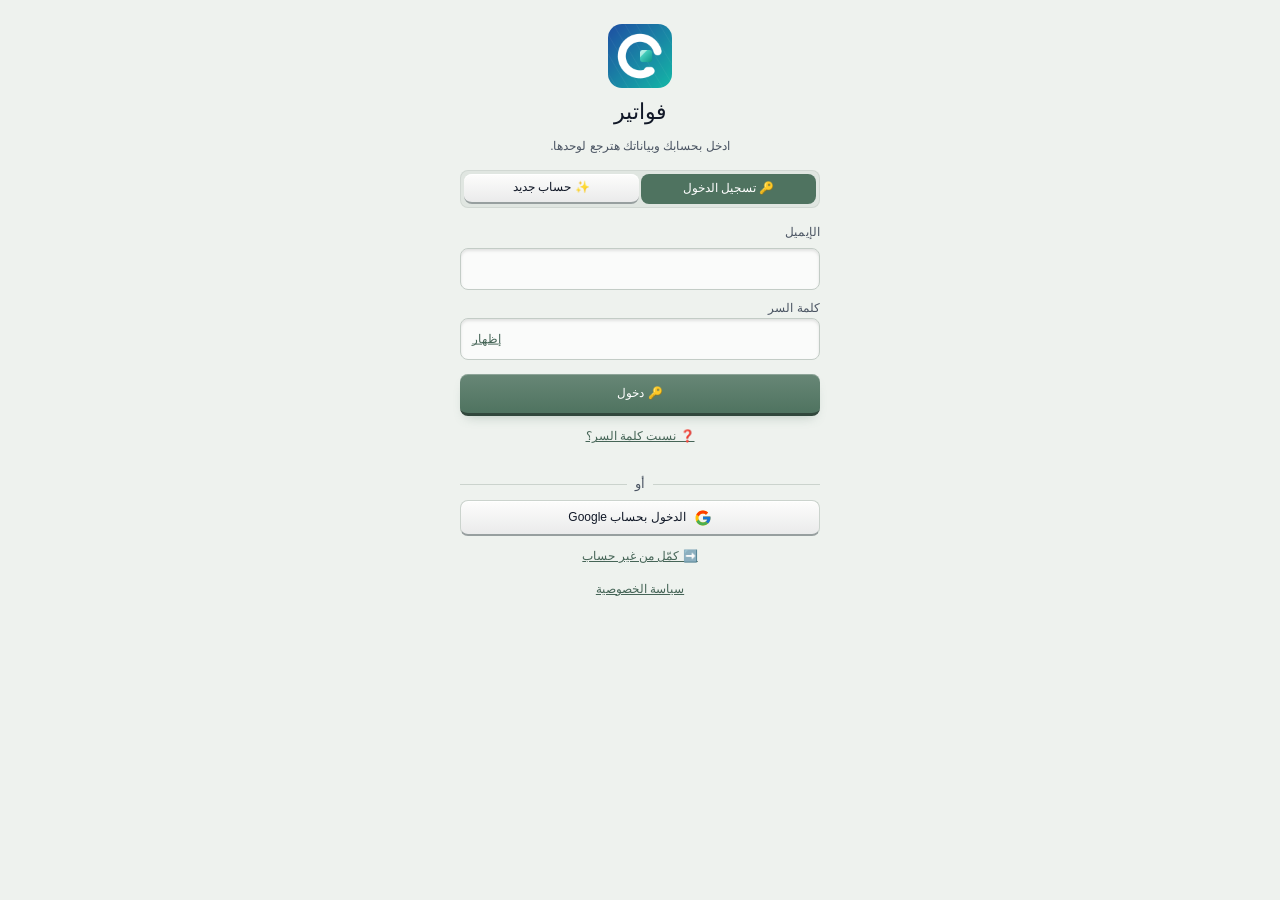
==== index.html @ 322c3d83 "v417: لوجوهات طرق الدفع الحقيقية في المورد والكشف وتقارير تيليجرام Co-Authored-By: Claude Opus 5.5 <" ====
<!DOCTYPE html>
<html lang="ar" dir="rtl" data-theme="light" data-pal="sage">
<head>
<meta charset="utf-8">
<meta http-equiv="Content-Security-Policy" content="default-src 'self'; script-src 'self' 'unsafe-inline' https://www.gstatic.com https://apis.google.com; style-src 'self' 'unsafe-inline'; img-src 'self' data: blob: https:; font-src 'self' data:; connect-src 'self' data: blob: https://api.telegram.org https://*.googleapis.com https://*.firebaseio.com https://www.gstatic.com https://apis.google.com; frame-src https://ezat-101.firebaseapp.com https://accounts.google.com https://apis.google.com; worker-src 'self' blob:; manifest-src 'self'; object-src 'none'; base-uri 'self'; form-action 'self'">
<meta name="referrer" content="strict-origin-when-cross-origin">
<script>try{if(localStorage.getItem('lkOn')==='1'&&localStorage.getItem('lkOpen')!=='0')document.documentElement.classList.add('locked')}catch(e){}try{var z=localStorage.getItem('fz');if(z==='x'||z==='s'||z==='l'||z==='xl')document.documentElement.classList.add('fz-'+z)}catch(e){}</script>
<meta name="viewport" content="width=device-width, initial-scale=1, viewport-fit=cover">
<script>
/* شبكة أمان: لو البرنامج وقع وهو بيفتح، تظهر رسالة فيها زرار ينزّل نسخة من البيانات (مستقلة عن باقي الكود) */
(function(){var shown=false,KS=['items','customers','invoices','cats','quotes','expenses','suppliers','purchases','stock'];window.__bootOK=false;
function exportAll(){var out={app:'ElTabakha',v:1,at:Date.now(),emergency:1};
  try{KS.forEach(function(k){var v=localStorage.getItem(k);if(v)try{out[k]=JSON.parse(v)}catch(e){}})}catch(e){}
  var fin=function(){if(!out.customers)out.customers=[];if(!out.invoices)out.invoices=[];var d=new Date(),a=document.createElement('a');
    a.href=URL.createObjectURL(new Blob([JSON.stringify(out)],{type:'application/json'}));a.download='نسخة-طوارئ-'+d.getFullYear()+'-'+(d.getMonth()+1)+'-'+d.getDate()+'.json';document.body.appendChild(a);a.click();a.remove()};
  try{var q=indexedDB.open('tabakha-data');q.onupgradeneeded=function(){if(!q.result.objectStoreNames.contains('kv'))q.result.createObjectStore('kv')};
    q.onerror=fin;q.onsuccess=function(){var db=q.result;if(!db.objectStoreNames.contains('kv')){fin();return}var st=db.transaction('kv','readonly').objectStore('kv'),n=KS.length;
      KS.forEach(function(k){var r=st.get(k);r.onsuccess=function(){if(Array.isArray(r.result))out[k]=r.result;if(--n===0)fin()};r.onerror=function(){if(--n===0)fin()}})}}catch(e){fin()}}
function show(why){if(shown||window.__bootOK)return;shown=true;var go=function(){var d=document.createElement('div'),B='display:block;width:260px;margin:4px auto;padding:11px;border-radius:10px;font:600 15px Tahoma,Arial,sans-serif;cursor:pointer;border:0';
  d.setAttribute('style','position:fixed;inset:0;z-index:2147483647;background:#0f172a;color:#fff;display:flex;flex-direction:column;align-items:center;justify-content:center;gap:8px;padding:24px;font-family:Tahoma,Arial,sans-serif;text-align:center;direction:rtl');
  d.innerHTML='<div style="font-size:42px">⚠️</div><b style="font-size:18px">البرنامج مش قادر يفتح دلوقتي</b><div style="font-size:14px;opacity:.85;max-width:420px;line-height:1.8">بياناتك لسه محفوظة على الجهاز. نزّل نسخة منها الأول، وبعدين جرّب تفتح تاني. لو المشكلة فضلت، صوّر الشاشة دي وابعتها.</div>'+
    '<button id="__beDl" style="'+B+';background:#16a34a;color:#fff">📥 نزّل نسخة من بياناتك</button><button id="__beRe" style="'+B+';background:#334155;color:#fff">🔄 حاول تاني</button><button id="__beGo" style="'+B+';background:none;color:#94a3b8;text-decoration:underline">➡️ كمّل على أي حال</button>'+
    '<div style="font-size:11px;opacity:.55;direction:ltr;max-width:90vw;word-break:break-all;margin-top:6px">'+String(why).replace(/</g,'&lt;').slice(0,300)+'</div>';
  document.body.appendChild(d);document.getElementById('__beDl').onclick=exportAll;document.getElementById('__beRe').onclick=function(){location.reload()};document.getElementById('__beGo').onclick=function(){d.remove()}};
  if(document.body)go();else addEventListener('DOMContentLoaded',go)}
window.__bootFail=show;window.__exportAll=exportAll;
addEventListener('error',function(e){var f=(e&&e.filename)||'',base=location.href.split('#')[0].split('?')[0];if(e&&e.message==='Script error.')return;if(f&&f.indexOf(base)!==0&&f.indexOf(location.origin+'/')!==0)return;show((e&&e.message)+' @'+(e&&e.lineno))});
setTimeout(function(){if(!window.__bootOK)show('timeout')},15000)})();
</script>
<title>ElTabakha Glass</title>
<link rel="manifest" href="manifest.webmanifest">
<meta name="theme-color" content="#1f2328">
<script>try{if(/iP(hone|ad|od)/.test(navigator.userAgent)||(navigator.platform==='MacIntel'&&navigator.maxTouchPoints>1)){const v=document.querySelector('meta[name="viewport"]');v.content+=', maximum-scale=1'}}catch(e){}try{if(localStorage.getItem('theme')==='dark'){document.documentElement.setAttribute('data-theme','dark');}}catch(e){}try{if(localStorage.getItem('biz')==='gen')document.documentElement.classList.add('biz-gen')}catch(e){}try{var _p=localStorage.getItem('pal');/* v154: الشكل الأساسي بقى أبيض وأسود. مرة واحدة، واللي اختار لون تاني بيفضل عليه */if(!localStorage.getItem('palV')){localStorage.setItem('palV','1');if(!_p||_p==='teal'){_p='mono';localStorage.setItem('pal','mono')}}if(localStorage.getItem('palV')!=='2'){localStorage.setItem('palV','2');if(!_p||_p==='mono'){_p='sage';localStorage.setItem('pal','sage')}}if(_p)document.documentElement.setAttribute('data-pal',_p);var _a=localStorage.getItem('anim');if(_a==='0'||(_a===null&&navigator.deviceMemory&&navigator.deviceMemory<=2))document.documentElement.classList.add('noanim')}catch(e){}</script>
<meta name="color-scheme" content="light">
<meta name="mobile-web-app-capable" content="yes">
<meta name="apple-mobile-web-app-capable" content="yes">
<meta name="apple-mobile-web-app-title" content="الطباخه">
<meta name="apple-mobile-web-app-status-bar-style" content="black-translucent">
<link rel="apple-touch-icon" href="icon-192.png">
<link rel="icon" href="icon-192.png">
<link rel="apple-touch-startup-image" href="splash/se.png" media="(device-width: 375px) and (device-height: 667px) and (-webkit-device-pixel-ratio: 2)">
<link rel="apple-touch-startup-image" href="splash/xr11.png" media="(device-width: 414px) and (device-height: 896px) and (-webkit-device-pixel-ratio: 2)">
<link rel="apple-touch-startup-image" href="splash/x11pro.png" media="(device-width: 375px) and (device-height: 812px) and (-webkit-device-pixel-ratio: 3)">
<link rel="apple-touch-startup-image" href="splash/12_13_14.png" media="(device-width: 390px) and (device-height: 844px) and (-webkit-device-pixel-ratio: 3)">
<link rel="apple-touch-startup-image" href="splash/14_15pro.png" media="(device-width: 393px) and (device-height: 852px) and (-webkit-device-pixel-ratio: 3)">
<link rel="apple-touch-startup-image" href="splash/12_13_14promax.png" media="(device-width: 428px) and (device-height: 926px) and (-webkit-device-pixel-ratio: 3)">
<link rel="apple-touch-startup-image" href="splash/14_15promax.png" media="(device-width: 430px) and (device-height: 932px) and (-webkit-device-pixel-ratio: 3)">
<link rel="stylesheet" href="css/style.css?v=417">



</head>
<body>
<div class="app-header">
  <div class="hdr-logo"><img id="hdrLogo" alt="" class="hide"></div>
  <span class="hdr-ver" id="hdrVer"></span>
  <div class="hdr-end"><button type="button" id="hdrCu" class="hdr-btn" data-t="cu" aria-label="العملاء" title="العملاء">👥</button><button type="button" id="hdrCl" class="hdr-btn" data-t="cl" aria-label="CutList" title="CutList"><svg viewBox="0 0 24 24" width="1em" height="1em" fill="currentColor" style="display:block;margin:0 auto" aria-hidden="true"><rect x="3" y="3" width="8" height="7" rx="1.2"/><rect x="13" y="3" width="8" height="11" rx="1.2"/><rect x="3" y="12" width="8" height="9" rx="1.2"/><rect x="13" y="16" width="8" height="5" rx="1.2"/></svg></button><button type="button" id="nfBell" class="hdr-btn" aria-label="التنبيهات">🔔<span id="nfCnt" class="nf-cnt hide"></span></button><button type="button" id="tfBtn" class="hdr-btn" aria-label="بيانات التحويل" title="بيانات التحويل">💳</button><button type="button" id="calcFab" class="hdr-btn" aria-label="حاسبة">🧮</button><button type="button" id="cloudSt" class="hdr-cloud" aria-label="حالة الحفظ على السحابة"><span class="cs-i">☁️</span><span class="cs-d"></span></button><script>(function(){try{var b=document.getElementById('cloudSt'),on=localStorage.getItem('fbOn')==='1'||localStorage.getItem('fbCfg'),l=localStorage.getItem('cloudLast');var s=!on?'off':(l==='ok'&&navigator.onLine!==false)?'ok':'busy';b.className='hdr-cloud '+s;b.dataset.s=s}catch(e){}})()</script><button id="wkOut" class="hdr-set" aria-label="خروج من وضع العامل" style="font-size:13px;width:auto;padding:0 10px">🔓 مالك</button><button id="hdrSet" class="hdr-set" data-t="st" aria-label="إعدادات">⚙️</button></div>
</div>
<div id="busy" class="busy hide" role="status"></div>
<div id="dsBar" class="dsbar hide"></div>
<div id="welc" class="auth hide"><div class="auth-in">
  <img src="icon-192.png" alt="" class="auth-ic"><b class="auth-t">فواتير</b>
  <div class="mute auth-sub" id="auSub"></div>
  <div class="seg s" id="auTab"><button type="button" data-m="in" class="on">🔑 تسجيل الدخول</button><button type="button" data-m="new">✨ حساب جديد</button></div>
  <form id="auForm" novalidate>
    <div id="auShopB" class="hide"><label for="auShop">اسم المحل</label><input id="auShop" autocomplete="organization">
      <label for="auBiz">طريقة البيع</label><select id="auBiz"><option value="gen">بالعدد (أي محل)</option><option value="cut">بالمقاس (زجاج، رخام، ألوميتال)</option></select></div>
    <label for="auMail">الإيميل</label><input id="auMail" type="email" inputmode="email" autocomplete="email" dir="ltr">
    <div id="auPassB"><label for="auPass">كلمة السر</label><div class="auth-pw"><input id="auPass" type="password" autocomplete="current-password" dir="ltr"><button type="button" class="lnk" id="auEye">إظهار</button></div><small class="mute" id="auPwHint"></small></div>
    <button class="main" id="auGo" type="submit">🔑 دخول</button>
  </form>
  <button type="button" class="lnk" id="auForgot">❓ نسيت كلمة السر؟</button>
  <div class="info" id="welcMsg" aria-live="polite"></div>
  <div id="auAlt"><div class="auth-or"><span>أو</span></div><button type="button" class="alt" id="welcG" style="width:100%;display:flex;align-items:center;justify-content:center;gap:8px"><svg width="18" height="18" viewBox="0 0 48 48" aria-hidden="true" style="flex:none"><path fill="#FFC107" d="M43.611,20.083H42V20H24v8h11.303c-1.649,4.657-6.08,8-11.303,8c-6.627,0-12-5.373-12-12c0-6.627,5.373-12,12-12c3.059,0,5.842,1.154,7.961,3.039l5.657-5.657C34.046,6.053,29.268,4,24,4C12.955,4,4,12.955,4,24c0,11.045,8.955,20,20,20c11.045,0,20-8.955,20-20C44,22.659,43.862,21.35,43.611,20.083z"/><path fill="#FF3D00" d="M6.306,14.691l6.571,4.819C14.655,15.108,18.961,12,24,12c3.059,0,5.842,1.154,7.961,3.039l5.657-5.657C34.046,6.053,29.268,4,24,4C16.318,4,9.656,8.337,6.306,14.691z"/><path fill="#4CAF50" d="M24,44c5.166,0,9.86-1.977,13.409-5.192l-6.19-5.238C29.211,35.091,26.715,36,24,36c-5.202,0-9.619-3.317-11.283-7.946l-6.522,5.025C9.505,39.556,16.227,44,24,44z"/><path fill="#1976D2" d="M43.611,20.083H42V20H24v8h11.303c-0.792,2.237-2.231,4.166-4.087,5.571c0.001-0.001,0.002-0.001,0.003-0.002l6.19,5.238C36.971,39.205,44,34,44,24C44,22.659,43.862,21.35,43.611,20.083z"/></svg>الدخول بحساب Google</button></div>
  <button type="button" class="lnk" id="welcNew">➡️ كمّل من غير حساب</button>
  <a class="lnk" href="privacy.html" target="_blank" rel="noopener">سياسة الخصوصية</a>
</div></div>
<div id="nfOv" class="res-ov hide" style="z-index:68"><div class="card res-in" style="max-width:460px"><div class="ro" style="color:var(--ink)"><b>🔔 التنبيهات</b><button class="del" id="nfX" aria-label="إغلاق">×</button></div><div id="nfRows"></div>
  <div class="card hide" id="autoBan"></div>
  <div class="card hide" id="remBan"></div>
  <div class="card hide" id="ordBan" role="button" tabindex="0"></div>
  <div class="card hide" id="bkBanner" ><div class="ro" style="color:var(--ink)"><span>⚠ <span id="bkBTxt"></span></span><span style="display:flex;gap:6px"><button class="ab" id="bkNow">💾 احفظ نسخة</button><button class="lnk" id="bkLater">⏰ لاحقاً</button></span></div></div>
<p class="mute hide" id="nfNone">مفيش تنبيهات دلوقتي.</p></div></div>
<div id="shopOv" class="res-ov hide" style="z-index:85;padding-top:14vh"><div class="card res-in" style="max-width:360px">
  <b style="font-size:18px">اسم محلك إيه؟</b>
  <div class="mute" style="margin:6px 0 10px;line-height:1.8">هيظهر فوق الفاتورة وفي رسايل الواتساب، وتقدر تغيّره في أي وقت من الإعدادات.</div>
  <input id="shopAskIn" autocomplete="organization" aria-label="اسم المحل">
  <label for="shopAskBiz" style="margin-top:8px">طريقة البيع</label><select id="shopAskBiz"><option value="gen">بالعدد (أي محل)</option><option value="cut">بالمقاس (زجاج، رخام، ألوميتال)</option></select>
  <div class="btns"><button class="main" id="shopAskGo">✅ حفظ</button><button class="alt" id="shopAskNo">⏰ بعدين</button></div></div></div>
<div id="delOv" class="res-ov hide" style="z-index:92;padding-top:10vh"><div class="card res-in" style="max-width:380px">
  <b style="font-size:18px">حذف الحساب نهائيًا</b>
  <div class="mute" style="margin:6px 0 10px;line-height:1.8">هيتمسح حسابك وكل بياناته من السحابة ومن الجهاز ده: العملاء والفواتير والأصناف والمصروفات والنسخ الاحتياطية وبيانات المحل. الخطوة دي مفيهاش رجوع.</div>
  <button class="alt" id="delBk" style="width:100%">📥 نزّل نسخة من بياناتي الأول</button>
  <div id="delPwB" style="margin-top:8px"><label for="delPw">كلمة السر</label><input id="delPw" type="password" autocomplete="current-password" dir="ltr"></div>
  <label for="delCf" style="margin-top:8px">للتأكيد اكتب كلمة: حذف</label><input id="delCf" autocomplete="off">
  <div class="btns"><button class="alt b-red" id="delGo" disabled>🗑️ احذف حسابي</button><button class="alt" id="delNo">✖️ إلغاء</button></div>
  <div class="info" id="delMsg" aria-live="polite"></div></div></div>
<div id="acctOv" class="res-ov hide" style="z-index:90;padding-top:14vh"><div class="card res-in" style="max-width:360px;text-align:center">
  <b id="acctT" style="font-size:18px"></b>
  <div class="mute" id="acctM" style="margin:8px 0 14px;line-height:1.8"></div>
  <button class="main" id="acctAdd" style="width:100%">➕ أضيفها لحسابي</button>
  <button class="alt" id="acctSkip" style="width:100%;margin-top:10px">➡️ ادخل من غيرها</button>
  <button class="lnk" id="acctNo" style="margin-top:8px">✖️ إلغاء الدخول</button></div></div>

<div id="instOv" class="lock"><div style="font-size:42px">📱</div><b style="font-size:18px">البرنامج اتفتح في مكان تاني</b><div class="mute" style="max-width:320px;text-align:center;line-height:1.8">عشان البيانات متتلخبطش، البرنامج بيشتغل من مكان واحد بس على نفس الجهاز. كل اللي عملته هنا اتحفظ.</div><button class="main" id="instGo" style="width:240px">📱 استخدمه هنا</button></div>
<div id="lock" class="lock"><div style="font-size:42px">🔒</div><b style="font-size:18px">فواتير</b><div class="mute">اكتب الرقم السري</div>
  <input id="lkIn" type="password" inputmode="numeric" maxlength="6" autocomplete="off" style="max-width:200px;text-align:center;font-size:20px;letter-spacing:6px;height:44px">
  <div class="btns" style="width:200px"><button class="main" id="lkGo">🔓 فتح</button><button class="alt b-out hide" id="lkBioBtn">👆 بصمة</button></div><div class="info" id="lkErr" style="color:var(--danger)"></div><button class="lnk" id="lkForgot">❓ نسيت الرقم السري؟</button>
  <div id="lkRec" class="hide" style="width:270px;flex-direction:column;gap:6px;display:flex"><button class="alt" id="lkRecG">🔑 افتح بحساب Google المربوط</button><div id="lkRecP" class="ro" style="gap:6px"><input id="lkRecPw" type="password" autocomplete="current-password" placeholder="كلمة سر حسابك" style="flex:1;text-align:center"><button class="main" id="lkRecPwGo" style="flex:none">🔓 فتح</button></div><div id="lkRecC" class="ro" style="gap:6px"><input id="lkRecIn" inputmode="numeric" autocomplete="off" placeholder="كود الاسترجاع" style="flex:1;text-align:center;direction:ltr;letter-spacing:2px"><button class="main" id="lkRecGo" style="flex:none">🔓 فتح</button></div><div class="info" id="lkRecMsg" style="text-align:center"></div></div></div>
<div id="remL" class="res-ov hide" style="z-index:66"><div class="card res-in"><div class="ro" style="color:var(--ink)"><b>🔔 محتاجين تذكير</b><button class="del" id="remLX" aria-label="إغلاق">×</button></div>
  <div class="mute" style="margin:4px 0 6px">البرنامج بيجهز رسالة الواتساب وانت بتدوس إرسال. بعد التذكير العميل بيختفي من هنا لحد ما المدة تعدّي تاني.</div><div id="remLList"></div><button class="lnk" id="remLSet">⚙ مدة التنبيه من الإعدادات</button></div></div>
<div id="bulk" class="res-ov hide"><div class="card res-in"><div class="ro" style="color:var(--ink)"><b><i class="wai"></i> تذكير المديونين</b><button class="del" id="bulkX" aria-label="إغلاق">×</button></div><div class="mute" id="bulkInfo" style="margin:4px 0 6px"></div><div id="bulkList"></div></div></div>
<div id="rem" class="res-ov hide"><div class="card res-in"><div class="ro" style="color:var(--ink)"><b id="remT"><i class="wai"></i> تذكير بالدين</b><button class="del" id="remX" aria-label="إغلاق">×</button></div>
  <label style="margin-top:6px">نص الرسالة (عدّله قبل الإرسال لو حابب)</label><textarea id="remTxt" rows="5" style="direction:rtl;text-align:right;font-size:14px;width:100%"></textarea>
  <div class="btns"><a class="main b-green" id="remGo" target="_blank" rel="noopener" href="#">إرسال واتساب</a><button class="alt" id="remCopy">📋 نسخ النص</button></div>
  <button class="lnk" id="remTpl">⚙ غيّر الرسالة الثابتة من الإعدادات</button><div class="info" id="remMsg"></div></div></div>
<div id="res" class="res-ov hide"><div class="card res-in">
  <div class="ro" style="color:var(--ink)"><b id="resm"></b><button class="del" id="resx" aria-label="إغلاق">×</button></div>
    <div class="btns rbt"><button class="main b-green" id="ressh">📤 إرسال للعميل</button><a class="main b-green" id="reswa" target="_blank" rel="noopener" href="#"><i class="wai"></i> إرسال للعميل</a><button class="alt" id="resdl">🖼️ حفظ الصورة</button></div>
  <div class="btns rbt" id="pdfRow" style="margin-top:4px"><button class="alt b-out" id="respdf">📄 PDF</button><button class="alt" id="resprint">🖨 طباعة</button></div>
  <div class="btns rlk" style="margin-top:0"><button class="lnk hide" id="resundo" style="font-weight:700">↩ تراجع عن الحفظ</button><a class="lnk hide" id="restx" target="_blank" rel="noopener" href="#">📝 نص فقط</a><button class="lnk hide" id="resedit">✏️ تعديل</button><button class="lnk hide" id="resdup">🔁 تكرار</button><button class="lnk hide" id="rescut">📐 تقطيع</button><button class="lnk hide" id="resdel" style="color:var(--danger)">🗑️ حذف</button></div>
  <div id="resOrd" class="ordrow hide"><span class="mute">حالة الطلب</span><div class="seg s" id="resOrdSeg"><button type="button" data-os="p">⏳ تجهيز</button><button type="button" data-os="r">✅ جاهز</button><button type="button" data-os="d">📦 اتسلّم</button></div><a class="main b-green hide" id="resOrdWa" target="_blank" rel="noopener" href="#"><i class="wai"></i> بلّغ العميل إن طلبه جاهز</a></div>
  <div class="mute" id="reshint"></div>
  <details id="resTxtBox" class="hide" style="margin-top:6px"><summary class="mute" style="cursor:pointer"><i class="wai"></i> نص رسالة الواتساب</summary><textarea id="resTxt" rows="5" style="direction:rtl;text-align:right;font-size:14px;width:100%;margin-top:4px"></textarea><button class="lnk" id="resTpl">⚙ الصيغة الثابتة في الإعدادات</button></details>
  <img id="resimg" alt="الصورة">
</div></div>


<div id="pinOv" class="res-ov hide" style="z-index:95;padding-top:22vh"><div class="card res-in" style="max-width:320px;text-align:center"><b id="pinWhy">🔒 اكتب الرقم السري</b>
  <input id="pinIn" type="password" inputmode="numeric" maxlength="6" autocomplete="off" style="text-align:center;font-size:20px;letter-spacing:6px;height:44px;margin:8px 0">
  <button type="button" class="alt hide" id="pinBio" style="width:100%;margin-bottom:6px">👆 بالبصمة</button><div class="btns"><button class="main" id="pinOk">✅ تأكيد</button><button class="alt" id="pinNo">✖️ إلغاء</button></div><div class="info" id="pinErr" style="color:var(--danger)"></div></div></div>
<div id="qtOv" class="res-ov hide" style="z-index:65"><div class="card res-in">
  <div class="ro" style="color:var(--ink)"><b>📝 عروض الأسعار</b><button class="del" id="qtX" aria-label="إغلاق">×</button></div>
  <div class="mute" style="margin:4px 0 6px">عرض السعر مش بيتسجل على حساب العميل. لما يوافق اضغط (تحويل لفاتورة) واكتب المدفوع واحفظ.</div>
  <div id="qtList"></div></div></div>
<div id="tfOv" class="res-ov hide" style="z-index:66"><div class="card res-in">
  <div class="ro" style="color:var(--ink)"><b>💳 بيانات التحويل</b><button class="del" id="tfX" aria-label="إغلاق">×</button></div>
  <div class="mute" style="font-size:12px">رسالة لوحدها لأي حد بيسأل يحوّل إزاي. علّم الطرق اللي عايز تبعتها.</div>
  <div class="tfq"><input id="tfQ" type="search" placeholder="🔍 اختار عميل (اختياري)" autocomplete="off" aria-label="بحث عن عميل"></div><div id="tfSug"></div>
  <div id="tfList"></div>
  <div class="tfrow"><label class="tfao" title="المبلغ اللي عليه في الرسالة"><input type="checkbox" id="tfAmtOn"> 💰</label><input id="tfAmt" type="text" inputmode="decimal" placeholder="المبلغ (اختياري)" aria-label="المبلغ"><input id="tfPh" type="tel" inputmode="tel" placeholder="رقم الواتساب (اختياري)" aria-label="رقم الواتساب"></div>
  <textarea id="tfTxt" rows="6" aria-label="نص الرسالة"></textarea>
  <div class="tfbtn"><button type="button" class="main b-green" id="tfWa">إرسال واتساب</button><button type="button" class="alt" id="tfCp">📋 نسخ</button><button type="button" class="alt" id="tfSh">📤 مشاركة</button></div>
  <div class="info" id="tfMsg"></div>
</div></div>
<div id="clOv" class="res-ov hide" style="z-index:65"><div class="card res-in">
  <div class="ro" style="color:var(--ink)"><b>🗂 الإقفالات</b><button class="del" id="clX" aria-label="إغلاق">×</button></div>
  <div class="seg s" id="clTab" style="margin:4px 0 6px"><button data-k="d" class="on">يومي</button><button data-k="w">أسبوعي (جمعة ← خميس)</button><button data-k="m">شهري</button></div>
  <div id="clBody"></div>
</div></div>

<section id="t-dash" class="hide">
  <div class="stat-grid">
    <div class="stat-card" id="infoCard" role="button" tabindex="0"><div class="stat-label">تقرير · الشهر ›</div><div class="stat-value num" id="d_info">0</div></div>
    <div class="stat-card good" data-sc="paid" role="button" tabindex="0"><div class="stat-label" id="l_paid">المدفوع اليوم ›</div><div class="stat-value num" id="d_todayPaid">0</div></div>
    <div class="stat-card accent" data-sc="today" role="button" tabindex="0"><div class="stat-label" id="l_today">مبيعات اليوم ›</div><div class="stat-value num" id="d_today">0</div><div id="heroX" class="hx"></div></div>
    <div class="stat-card warn" id="dbCard" role="button" tabindex="0"><div class="stat-label">المديونيات ›</div><div class="stat-value num" id="d_debt">0</div></div>
  </div>
  <div id="hMain">
  <div class="card hide" id="topDebt"></div>
  <div class="card">
    <div class="ro" style="gap:6px;flex-wrap:nowrap"><input id="hq" aria-label="بحث في السجل" placeholder="ابحث: اسم · كود · مبلغ (700 · 600-800) · صنف · موقع" inputmode="search" style="flex:1;min-width:0"><button type="button" class="alt" id="qrScanBtn" aria-label="مسح QR" style="flex:none;min-height:0;height:38px;padding:0 12px" onclick="qrScan()">📷</button></div>
    <div class="mute hide" id="hBrk" style="font-weight:700;margin:2px 0"></div>
    <div class="ro"><span class="mute" id="hTot"></span></div>
  </div>
  <div id="hList"></div>
  </div>
  <div id="infoView" class="hide"><div class="card">
    <div class="ro" style="color:var(--ink);margin-bottom:4px"><button class="lnk" id="infoBack">→ رجوع للسجل</button><b>📊 تقرير</b></div>
  <div id="iPer">
  <div class="rper"><button data-k="d">النهارده</button><button data-k="ys">أمس</button><button data-k="w">7 أيام</button><button data-k="m">الشهر</button><button id="iMoreB" data-more="1">غيره ▾</button></div>
  <div class="ichips hide" id="iMore"><button data-k="d2">قبل أمس</button><button data-k="d3">قبل 3 أيام</button><button data-k="d4">قبل 4 أيام</button><button data-k="d5">قبل 5 أيام</button><button data-k="d6">قبل 6 أيام</button><button data-k="w3">آخر 3 أيام</button><button data-k="w30">آخر 30 يوم</button><button data-k="pm">الشهر اللي فات</button><button data-k="y">السنة</button><button data-k="c">📅 شهر معين</button><button data-k="g">📅 من ← إلى</button></div>
  </div>
  <div class="ro hide" id="iRgB" style="gap:6px;margin:0 0 6px"><input type="date" id="iRF" aria-label="من" style="flex:1;min-width:0;height:32px"><span class="mute">←</span><input type="date" id="iRT" aria-label="إلى" style="flex:1;min-width:0;height:32px"></div>
  <div class="ro hide" id="iMoB" style="margin:0 0 6px"><input type="month" id="iMonth" aria-label="اختيار شهر" style="flex:1;min-width:0;height:32px"></div>
  <div id="infoSum"></div>
  <div id="iRows"></div>
  <div id="iCmpL"></div>
    <div class="ro" style="justify-content:flex-start;gap:6px;flex-wrap:wrap;margin-top:8px"><button class="ab" id="iExp">📊 تصدير Excel</button><button class="ab hide" id="clBtn">🗂 الإقفالات</button><button class="ab hide" id="dayClose">🧾 إقفال</button><button class="ab hide" id="monRep">📊 تقرير</button></div>
  </div></div>
  <div id="dbView" class="hide">
    <div id="dbList0">
      <div class="card dbtop"><button type="button" class="alt" id="dbSb" aria-label="بحث باسم المديون">🔍</button><input id="dbq" placeholder="ابحث باسم المديون" style="flex:1"><button class="alt b-green hide" id="bulkRem" style="margin-inline-start:auto" aria-label="تذكير كل المديونين"><i class="wai"></i> تذكير الكل</button><b id="dbTot" class="hide"></b></div>
      <div id="dbList"></div>
    </div>
    <div id="dbDet" class="hide"></div>
  </div>
</section>

<section id="t-new">
  <div class="card hide" id="startCard"><div class="ro" style="color:var(--ink)"><b>🚀 ابدأ في 3 خطوات</b><button class="lnk" id="startX">إخفاء</button></div><div id="startRows"></div></div>
  <div class="card hide" id="editBar"><div class="ro" style="color:var(--ink)"><b id="editBarT"></b><button class="lnk" id="editCancel" style="color:var(--danger)">✖️ إلغاء التعديل</button></div></div>
  <div class="card">
    <div class="ro cu-ro" style="margin:0"><label style="margin:0">العميل</label><div class="info" id="cinfo"></div><button class="lnk hide" id="qtOpen" style="padding:1px 9px;font-size:calc(var(--fs) - 1px)"></button></div>
    <div id="limW" class="info hide" style="color:var(--danger);margin:0 0 4px" role="status"></div>
    <input id="cust" aria-label="اسم العميل" autocomplete="off" placeholder="اكتب اسم العميل">
    <div class="qs qs2" id="recentC" style="margin:6px 0 0"></div>
    <div class="qs qs2 hide" id="siteC" style="margin:6px 0 0"></div>
    <div id="phoneBox" class="hide" style="margin-top:6px"><label>واتساب (اختياري)</label><input id="phone" type="tel" inputmode="tel"></div>
    <button type="button" class="lnk hide" id="saveNewC">➕ احفظه كعميل</button>
    <button type="button" class="lnk hide" id="repLast">↻ كرر آخر فاتورة لنفس العميل</button>
  </div>
  <div id="rowsW"><div id="rowsHd" class="c5"><span>الصنف</span><span>عرض</span><span>طول</span><span>عدد</span><span>سعر</span><span class="hv" id="vTog" role="button" tabindex="0" aria-label="إخفاء عمود القيمة"><b class="hv-t">القيمة</b><i class="hv-a" aria-hidden="true">‹</i></span></div><div id="rows"></div></div>
  <div id="qwrap" class="hide"><div class="qs qs2" id="qs"></div><button class="alt b-acc" id="qadd" data-add="mq">➕ إضافة</button></div>
  <div class="addbar" id="addbar"><button class="alt b-acc" data-add="mq">➕ إضافة</button></div>
  <div class="card isum">
    <div id="r_sub" class="sub hide"><span><span id="subLbl">إجمالي الإذن</span><span class="num" id="tqw"></span></span><b class="num" id="sub">0</b></div>
    <div class="xg">
      <div id="r_nylon" class="hide"><label for="nylon">🚚 نولون</label><input id="nylon" type="text" inputmode="decimal" placeholder="0"></div>
      <div id="r_disc" class="hide"><label for="disc">🏷️ خصم</label><input id="disc" type="text" inputmode="decimal" placeholder="0"></div>
      <div id="r_ref" class="hide"><label for="refund">💸 رد كاش</label><input id="refund" type="text" inputmode="decimal" placeholder="0"></div>
    </div>
    <input id="discWhy" class="hide" placeholder="سبب الخصم (يظهر في الفاتورة)">
    <div class="pgrid">
      <div class="pcol" id="payR">
        <div class="pbar" id="payBar"><span id="pfFull"></span><span id="pfPre"></span><button type="button" class="alt" id="pfOther">✏️ أخرى</button><span class="mute num" id="pfInfo"></span></div>
        <div id="spBox" class="hide"><div id="spRows"></div><div id="spFull" class="hide"></div><div class="pbar" id="spChips"></div></div>
      </div>
      <div class="pcol" id="totL">
        <div id="r_prev" class="hide"><label for="prev">📒 سابق</label><input id="prev" type="text" inputmode="decimal" placeholder="0"></div>
        <div id="r_inv" class="hide"><label>+ الفاتورة</label><b class="num" id="invAmt">0</b></div>
        <div class="tg">
          <div><label>المدفوع</label><input id="paid" aria-label="المبلغ المدفوع" type="text" inputmode="decimal" placeholder="0"></div>
          <div class="tcell tg1"><label>الإجمالي</label><b class="num" id="grand">0</b></div>
          <div class="tcell trm"><label>المتبقي</label><b class="num" id="rest">0</b></div>
        </div>
      </div>
    </div>
    <div id="r_pf" class="hide" style="margin-top:6px;font-weight:700;color:var(--ok,#2e7d4f)"></div>
    <div id="pfStep" class="pstep hide"><span class="mute">نسبة الخصم</span><button type="button" class="alt" data-st="-1" aria-label="قلّل النسبة">▼</button><span class="pin"><input id="pfStepIn" type="text" inputmode="decimal" aria-label="نسبة الخصم"><span>%</span></span><button type="button" class="alt" data-st="1" aria-label="زوّد النسبة">▲</button><span class="mute num" id="pfStepAmt"></span></div>
    <div id="r_dp" class="hide" style="margin-top:6px"><label>طريقة الدفع / خصم من المدفوع<span id="dpAmt"></span></label><div class="ro" style="gap:6px"><input id="pfWhy" placeholder="طريقة الدفع أو ملاحظة (بتظهر في الفاتورة)" style="flex:1;min-width:110px"><input id="dp" type="text" inputmode="decimal" placeholder="خصم %" style="width:68px;flex:none"></div></div>
  </div>
  <div id="retBox" class="hide"><button class="lnk" id="lessBtn" style="display:block;margin-inline-start:auto">إخفاء الإضافات ▴</button><div class="addbar"><button class="alt b-out" data-ret="free">↩ مرتجع</button><button class="alt b-out" data-ret="inv">↩ من فاتورة</button></div><div id="retPane" class="card hide"><div class="ro" style="gap:6px;margin:0"><input id="retNo" type="text" inputmode="numeric" placeholder="كود الفاتورة (مثلاً 1031)" style="flex:1"><button class="main" id="retGo" style="flex:none">🔍 بحث</button></div><div id="retRes"></div></div></div>
  <button class="lnk" id="moreBtn">➕ إضافات (نولون، خصم، مرتجع، رد كاش، ملاحظة)</button>
  <input id="note" class="hide" placeholder="ملاحظة تظهر في الفاتورة">
  <button class="lnk" id="clear" style="color:var(--mute)">🧹 مسح الفاتورة</button>
  <div id="ordPick" class="ordpick hide"><span class="mute">الطلب:</span><div class="seg s"><button type="button" data-os="d">📦 اتسلّم</button><button type="button" data-os="p">⏳ لسه هيتجهز</button></div></div>
  <div id="saveBar" class="savebar"><div class="info" id="msg" style="color:var(--danger)"></div><button class="main" id="save">💾 حفظ الفاتورة</button><button class="alt b-out" id="saveImg">🖼️ حفظ كصورة</button><button class="alt hide" id="saveQt">📝 عرض سعر</button></div>
</section>

<section id="t-cu" class="hide">
  <div id="cuMain">
    <div class="rowc"><input id="cq" placeholder="🔍 ابحث باسم العميل أو رقمه"><button class="main" data-m="add">➕ عميل</button></div>
    
    <div class="ro" style="gap:6px;margin:4px 0 0;justify-content:flex-start;flex-wrap:wrap"><select id="cuSort" aria-label="ترتيب العملاء" style="width:auto;flex:none;height:30px;min-height:0;padding:0 8px;font-size:13px"><option value="name">↕ بالاسم</option><option value="bal">↕ بالحساب</option><option value="last">↕ آخر تعامل</option></select><span id="cuIdleBox" class="hide"><select id="cuIdle" aria-label="مدة السكوت" style="width:auto;flex:none;height:30px;min-height:0;padding:0 8px;font-size:13px"><option value="30">💤 من 30 يوم</option><option value="60" selected>💤 من 60 يوم</option><option value="90">💤 من 90 يوم</option><option value="180">💤 من 6 شهور</option></select></span></div>
    <div id="cuAdd" class="card hide">
      <button type="button" class="alt hide" id="pickC" style="width:100%;margin-bottom:6px">📇 اختار من جهات الاتصال</button>
      <div class="ro" style="gap:6px;margin:0"><input id="nc_name" placeholder="اسم العميل (مطلوب)" style="flex:1;min-width:0"><select id="nc_cat" class="catsel" aria-label="الفئة" style="width:auto;flex:none;max-width:110px"></select></div>
      <div class="g2" style="margin-top:6px"><div class="ro" style="gap:4px;margin:0"><input id="nc_phone" type="tel" inputmode="tel" placeholder="واتساب (اختياري)" style="flex:1;min-width:0"><a id="nc_wa" class="ab hide" target="_blank" rel="noopener" href="#" aria-label="جرّب الرقم على واتساب"><i class="wai"></i></a></div><div class="ro" style="gap:4px;margin:0"><input id="nc_bal" type="text" inputmode="decimal" placeholder="حساب قديم" style="flex:1;min-width:0"><button type="button" class="ab" id="nc_dir" aria-label="اتجاه الحساب القديم">عليه</button></div></div>
      <div id="nc_pchips" class="hide" style="display:flex;gap:6px;flex-wrap:wrap;margin:0 0 6px"></div>
      <div class="g2" style="grid-template-columns:1.3fr 1fr .8fr"><input id="nc_addr" placeholder="العنوان"><input id="nc_note" placeholder="ملاحظات"><input id="nc_lim" type="text" inputmode="decimal" placeholder="حد الدين"></div>
      <div class="btns" style="margin:0"><button class="main" id="addCu">💾 حفظ العميل</button><button class="alt" id="addCu2">➕ حفظ وإضافة تاني</button></div><div class="info" id="cuMsg" style="color:var(--danger)"></div>
      <button type="button" class="lnk" id="cimpOpen">📥 استيراد عملاء من إكسل</button>
    </div>
    <div id="cuTot" style="margin-bottom:6px;font-size:14px;font-weight:600"></div>
    <div id="cuDup" class="hide" style="margin-bottom:6px"></div>
    <div id="cuList"></div>
  </div>
  <div id="cuDet" class="hide"></div>
</section>

<section id="t-cl" class="hide">
  <div id="clHost"></div>
</section>

<section id="t-sk" class="hide"><div class="seg s skmain" id="skMain"><button type="button" data-skm="it">📦 الأصناف</button><button type="button" data-skm="stk"><i class="ic-mkh" aria-hidden="true"></i> المخزن</button><button type="button" data-skm="buy">🛒 المشتريات</button><button type="button" data-skm="cnt">📋 الجرد</button></div><div class="card mute hide" id="skNew" style="text-align:center;padding:24px 8px">🚧 الصفحة دي هنبنيها خطوة خطوة</div><div id="pu" class="hide"></div><div id="sk2" class="hide"></div><div id="jd" class="hide"></div><div id="skOld"><div class="card sktop" id="skTop"><div id="skSum"></div><div class="skact"><button type="button" class="main" data-sg="rcv">📥 وصلت بضاعة</button><button type="button" class="alt" data-sg="cnt">✍️ عدّ</button><button type="button" class="alt" data-sg="mv">🕘 الحركات</button></div></div><div class="seg s skseg" id="skSeg"><button type="button" data-skt="it">📦 الأصناف</button><button type="button" data-skt="stk">🧱 الرصيد</button><button type="button" data-skt="sup">🚚 الموردين</button></div><div id="skBody"></div></div></section>
<section id="t-it" class="hide">
  <div class="ro" id="itTop" style="gap:6px;margin:6px 0;flex-wrap:nowrap"><div class="seg s" style="flex:none" id="seg"><button data-it="rd">📦 جاهز</button><button data-it="mq" class="on">✂️ مقطع</button></div><span id="catBar" class="ro" style="gap:6px;flex:1;min-width:0;flex-wrap:nowrap"><select id="icat" class="catsel" aria-label="سعر فئة" style="flex:1;min-width:0;max-width:130px"></select><button class="lnk" id="catMgrBtn" style="flex:none;white-space:nowrap">🗂️ إدارة الفئات</button></span></div>
  <div id="catMgr" class="card hide"></div>
  <div class="card itadd"><b>➕ صنف جديد</b><div id="nform" class="it"></div></div>
  <div class="mute" id="itHint" style="font-size:12px;margin:2px 0"></div>
  <div class="rowc"><input id="iq" placeholder="🔍 ابحث في الأصناف" style="flex:1"><select id="isort" style="width:auto;flex:none"><option value="use">🔥 الأكثر</option><option value="name">🔤 بالاسم</option></select><button type="button" class="alt" id="itToolB" aria-label="أدوات الأسعار" title="أدوات الأسعار" style="flex:none">🧮</button></div>
  <div class="card itool hide" id="itTool"><div class="ro itr"><span>💰 البيع</span><input id="itPct" inputmode="decimal" placeholder="10" aria-label="المقدار"><select id="itUnit" aria-label="الوحدة"><option value="a">ج</option><option value="p">%</option></select><button type="button" class="alt" id="itUp">⬆️</button><button type="button" class="alt" id="itDn">⬇️</button></div><div class="ro itr"><button type="button" class="alt" id="itSelB">☑️ حدّد</button><button type="button" class="alt" id="itSelAll">☑️ الكل</button><span class="mute" id="itSelN"></span></div><div class="ro itr"><span>🛒 الشراء الفاضي</span><input id="itCpPct" inputmode="decimal" placeholder="70" aria-label="نسبة الشراء"><span>% من البيع</span><button type="button" class="alt" id="itCpGo">املاه</button></div><div class="info" id="itToolMsg"></div></div>
  <div id="ihead" class="mute"></div><div id="items" style="margin-top:4px"></div>
</section>

<section id="t-st" class="hide">
<div id="stHome">
  <div class="ro" style="gap:6px;margin:0 0 6px"><input id="stSrch" type="search" placeholder="🔍 دوّر في الإعدادات: خصم، واتساب، مصروفات…" autocomplete="off" aria-label="بحث في الإعدادات" style="flex:1;height:34px"></div>
  <div id="stRes" class="sgl hide" style="margin-bottom:8px"></div>
  <div id="stMain">
  <div class="stiles" style="grid-template-columns:1fr"><button type="button" class="stile" data-go="it"><span class="ti">📦</span><b>الأصناف</b><small id="ssIt"></small></button><small id="ssStk" hidden></small><small id="ssSup" hidden></small></div>
  <div class="sgh">الفاتورة</div>
  <div class="sgl"><button type="button" class="sti" data-sp="shop"><span class="si">🏪</span><span class="stt"><b>بيانات المحل</b><small id="ss_shop"></small></span><span class="sa">‹</span></button><button type="button" class="sti" data-sp="des"><span class="si">📐</span><span class="stt"><b>تصميم ومقاسات الفاتورة</b><small id="ss_des"></small></span><span class="sa">‹</span></button><button type="button" class="sti" data-sp="desc"><span class="si">🎨</span><span class="stt"><b>شكل الفاتورة والألوان</b><small id="ss_desc"></small></span><span class="sa">‹</span></button><button type="button" class="sti" data-sp="inv"><span class="si">🧾</span><span class="stt"><b>خيارات وطباعة</b><small id="ss_inv"></small></span><span class="sa">‹</span></button><button type="button" class="sti" data-sp="notes"><span class="si">📝</span><span class="stt"><b>ملاحظات وسطور ثابتة</b><small id="ss_notes"></small></span><span class="sa">‹</span></button></div>
  <div class="sgh">الفلوس</div>
  <div class="sgl"><button type="button" class="sti" data-sp="pay"><span class="si">💳</span><span class="stt"><b>طرق الدفع</b><small id="ss_pay"></small></span><span class="sa">‹</span></button><button type="button" class="sti" data-sp="drw"><span class="si">💵</span><span class="stt"><b>الخزنة (الكاش)</b><small id="ss_drw"></small></span><span class="sa">‹</span></button><button type="button" class="sti" data-sp="exp"><span class="si">💸</span><span class="stt"><b>المصروفات</b><small id="ss_exp"></small></span><span class="sa">‹</span></button><button type="button" class="sti" data-sp="cl"><span class="si">📊</span><span class="stt"><b>الإقفال والتقارير</b><small id="ss_cl"></small></span><span class="sa">‹</span></button></div>
  <div class="sgh">العملاء</div>
  <div class="sgl"><button type="button" class="sti" data-sp="msg"><span class="si"><i class="wai"></i></span><span class="stt"><b>رسائل الواتساب</b><small id="ss_msg"></small></span><span class="sa">‹</span></button><button type="button" class="sti" data-sp="rem"><span class="si">🔔</span><span class="stt"><b>تذكير المديونين</b><small id="ss_rem"></small></span><span class="sa">‹</span></button></div>
  <div class="sgl" style="margin-bottom:8px"><button type="button" class="sti" data-sp="chk"><span class="si">✅</span><span class="stt"><b>فحص سريع</b><small id="ss_chk"></small></span><span class="sa">‹</span></button></div>
  <div class="sgh">البرنامج</div>
  <div class="sgl"><button type="button" class="sti" data-sp="look"><span class="si">📱</span><span class="stt"><b>شكل البرنامج</b><small id="ss_look"></small></span><span class="sa">‹</span></button><button type="button" class="sti" data-sp="nf"><span class="si">🔔</span><span class="stt"><b>الإشعارات</b><small id="ss_nf"></small></span><span class="sa">‹</span></button><button type="button" class="sti" data-sp="lock"><span class="si">🔒</span><span class="stt"><b>القفل والأمان</b><small id="ss_lock"></small></span><span class="sa">‹</span></button><button type="button" class="sti" data-sp="data"><span class="si">💾</span><span class="stt"><b>الحفظ والنسخ</b><small id="ss_data"></small></span><span class="sa">‹</span></button><button type="button" class="sti" data-sp="tg"><span class="si">✈️</span><span class="stt"><b>تيليجرام</b><small id="ss_tg"></small></span><span class="sa">‹</span></button></div>
  </div>
  <div class="mute" id="appVer" style="text-align:center;margin:12px 0 4px"></div><div style="text-align:center;margin-bottom:6px"><button type="button" class="alt" id="appUpd" style="font-size:12px;padding:4px 12px;min-height:30px">🔄 حدّث البرنامج دلوقتي</button></div>
</div>
<div class="stp hide" data-sp="chk"><div class="sth"><button type="button" class="lnk" data-stback="1" aria-label="رجوع للإعدادات">→</button><b>✅ فحص سريع</b></div><div class="card"><div class="mute" style="font-size:12px">كل حاجة مهمة في نظرة واحدة. الأحمر محتاج منك حاجة، ودوس على أي سطر يوديك مكانه.</div><div id="chkList"></div></div></div>
<div class="stp hide" data-sp="drw"><div class="sth"><button type="button" class="lnk" data-stback="1" aria-label="رجوع للإعدادات">→</button><b>💵 الخزنة (الكاش)</b></div>
<div class="card"><div class="ro" style="gap:6px"><button type="button" class="alt" id="drwPrev" style="flex:none">→</button><b id="drwDay" style="flex:1;text-align:center"></b><button type="button" class="alt" id="drwNext" style="flex:none">←</button></div>
<div id="drwBody" style="margin-top:6px"></div>
<label style="margin-top:8px">الكاش اللي في الدرج فعلًا (عدّه واكتبه آخر اليوم)</label><div class="ro" style="gap:6px"><input id="drwAct" inputmode="decimal" placeholder="مثال: 3500" style="flex:1"><button type="button" class="main" id="drwSave" style="flex:none">💾 حفظ</button></div>
<div id="drwRes" style="margin-top:6px"></div>
<div class="mute" style="font-size:12px;margin-top:6px">المتوقع = كاش أول اليوم + الكاش اللي دخل من الفواتير والدفعات − المصروفات − اللي اتدفع للموردين كاش. التحويلات (محافظ وإنستا) مش داخلة هنا. كاش أول اليوم = اللي عدّيته آخر اليوم اللي قبله، وتقدر تغيّره.</div>
<label style="margin-top:6px">كاش أول اليوم</label><input id="drwOpen" inputmode="decimal" placeholder="0"></div></div>
<div class="stp hide" data-sp="shop"><div class="sth"><button type="button" class="lnk" data-stback="1" aria-label="رجوع للإعدادات">→</button><b>🏪 بيانات المحل</b></div>
<div class="card"><b>🏪 اسم المحل</b><div class="mute">بيظهر فوق الفاتورة وفي رسايل الواتساب.</div><input id="shopN" style="margin-top:6px">
  <label for="bizSel" style="margin-top:8px">طريقة البيع</label><select id="bizSel"><option value="gen">بالعدد (أي محل)</option><option value="cut">بالمقاس (زجاج، رخام، ألوميتال)</option></select>
  <div class="mute" style="margin-top:4px">البيع بالعدد بيخفي العرض والطول وCutList وحاسبة الزجاج.</div>
  <label class="opt" style="margin-top:6px"><input type="checkbox" id="ceilSz"> تقريب العرض والطول لأعلى رقم صحيح عند حساب المتر (42.2 و42.5 يتحسبوا 43)</label>
  </div>
<div class="card"><b>🖼️ اللوجو</b><div class="mute">بيظهر فوق الفاتورة وفي أعلى البرنامج. حجمه بيتظبط من تصميم الفاتورة.</div><div style="margin-top:6px"><label class="alt logo-pick" for="logoFile">🖼️ اختيار صورة اللوجو</label><input type="file" id="logoFile" accept="image/*" class="vh">
    <div id="logoBox" class="hide" style="margin-top:6px"><img id="logoPrev" alt="اللوجو" style="max-height:60px;max-width:60%;display:block;margin-bottom:6px;background:#fff;border-radius:6px;padding:4px"><label class="opt"><input type="checkbox" id="logoOn"> إظهار اللوجو على الفاتورة</label><button class="alt b-red" id="logoDel" style="margin-top:6px">🗑️ حذف اللوجو</button></div>
    <div class="info" id="logoMsg"></div></div></div>
</div>
<div class="stp hide" data-sp="des" id="invDes"><div class="sth"><button type="button" class="lnk" data-stback="1" aria-label="رجوع للإعدادات">→</button><b id="desT">📐 تصميم ومقاسات الفاتورة</b></div>
<div class="card" data-dm="col"><label class="opt"><input type="checkbox" id="fancyInv"> التصميم الملون</label><div class="mute">جداول مدوّرة وألوان وملخص الأصناف. لو قفلته، الفاتورة بتطلع بشكل بسيط والإعدادات اللي تحت مش بتأثر عليها.</div></div>
<div class="ro" style="gap:6px;margin:6px 0 0"><span class="mute" style="flex:1;font-size:12px">اتلخبطت؟ ارجع للتصميم الأصلي بدوسة.</span><button type="button" class="alt b-red" id="idReset2" style="flex:none;font-size:12px;min-height:30px;padding:2px 10px">↩️ رجّع الأصلي</button></div>
<button type="button" class="main" id="dzOpen" style="width:100%;margin:6px 0">✋ صمّم الفاتورة بإيدك (اسحب وكبّر ولوّن على الفاتورة نفسها)</button>
<div class="idprev" id="idPrev" title="دوس عشان تصمّم بإيدك" style="cursor:pointer"></div>
<details class="card idg" data-dm="col" open><summary>🎨 الألوان</summary><div id="idCol"></div></details>
<details class="card idg" data-dm="sz" open><summary>📐 المقاسات واللوجو</summary><div id="idSize"></div></details>
<details class="card idg" data-dm="sz"><summary>🔤 الخطوط</summary><div id="idFont"></div></details>
<details class="card idg" data-dm="sz"><summary>📝 المحتوى والترتيب</summary><div id="idCont"></div></details>
<details class="card idg" data-dm="sz"><summary>📏 أعمدة جدول البنود (العرض والمحاذاة)</summary><div id="idCols"></div></details>
<details class="card idg" data-dm="sz"><summary>🔢 مربعات الإجمالي والمتبقي والمدفوع</summary><div id="idTot"></div></details>
<details class="card idg" data-dm="sz"><summary>✍️ حجم ومحاذاة الملاحظات والسطور الثابتة</summary><div id="idTxt"></div></details>
<details class="card idg wmg" data-dm="col"><summary>💧 العلامة المائية والختم</summary><div id="idWm"></div></details>
<details class="card idg" data-dm="col"><summary>💾 القوالب: احفظ تصميمك أو ارجع لتصميم جاهز</summary>
  <div class="mute" style="margin:6px 0">القالب نسخة محفوظة من الألوان والمقاسات والخطوط بس. الملاحظات والسطور الثابتة واللوجو مش بيتغيروا معاه.</div>
  <div class="qs" id="idTpls" style="margin:6px 0"></div>
  <div class="ro" style="gap:6px"><input id="idName" placeholder="اسم للتصميم الحالي" style="flex:1"><button class="main" id="idSave" style="flex:none">💾 حفظ كقالب</button></div>
  <div class="ro" style="gap:6px;margin-top:6px"><span class="mute" id="idCur" style="flex:1"></span><button class="alt b-red" id="idReset" style="flex:none">↩️ رجّع الأصلي</button></div>
  <div class="ro" style="gap:6px;margin-top:6px"><button class="alt" id="idExp" style="flex:1">📤 تصدير القوالب</button><button class="alt" id="idImp" style="flex:1">📥 استيراد قوالب</button><input type="file" id="idImpF" accept=".json,application/json" class="hide"></div><div class="info" id="idMsg"></div></details>
</div>
<div class="stp hide" data-sp="notes"><div class="sth"><button type="button" class="lnk" data-stback="1" aria-label="رجوع للإعدادات">→</button><b>📝 ملاحظات وسطور الفاتورة</b></div>
<div class="card"><b>📝 الملاحظات اللي بتظهر تحت الفاتورة</b><div class="mute">ضيف أكتر من ملاحظة، وكل واحدة بلونها. بتتحفظ مع كل فاتورة جديدة، والفواتير القديمة بتفضل زي ما هي.</div>
  <div id="ntList"></div><button type="button" class="alt" id="ntAdd" style="width:100%;margin-top:8px">➕ ملاحظة جديدة</button></div>
<div class="card"><b>👁️ شكلها في الفاتورة</b><div id="ntPrevBox" style="margin-top:6px"></div><div class="mute" style="margin-top:4px">حجم الخط والمحاذاة من: تصميم الفاتورة ← حجم ومحاذاة الملاحظات.</div></div>
<div class="card"><b>🏷 صياغة الفاتورة</b><div class="mute">الكلمتين دول بيظهروا في الفاتورة ورسايل الواتساب.</div><div class="g2" style="margin-top:6px;margin-bottom:0"><div><label>اللقب قبل اسم العميل</label><input id="custW" placeholder="مثال: الأستاذ"></div><div><label>اسم الفاتورة</label><input id="docW" placeholder="مثال: إذن صرف"></div></div>
  <div class="mute" style="margin-top:4px">لو سبت اللقب أو اسم الفاتورة فاضي، مش هيظهروا.</div></div>
<div class="card"><b>📝 سطور ثابتة في الفاتورة</b><div class="mute">رقم الواتساب، العنوان، حساب إنستا، أرقام التحويل… بتظهر في كل الفواتير.</div>
  <label style="margin-top:6px">فوق اللوجو</label><textarea id="stTop" rows="2" placeholder="مثال: واتساب 01012345678"></textarea>
  <label style="margin-top:6px">تحت اللوجو</label><textarea id="stHead" rows="2" placeholder="مثال: العنوان · الفرع الرئيسي"></textarea>
  <label style="margin-top:6px">آخر الفاتورة</label><textarea id="stFoot" rows="2" placeholder="مثال: إنستا: اسم حسابك · فودافون كاش: 010..."></textarea>
  <div class="mute" style="margin-top:4px">السطور دي بتظهر مع التصميم الملون.</div></div>
</div>
<div class="stp hide" data-sp="inv"><div class="sth"><button type="button" class="lnk" data-stback="1" aria-label="رجوع للإعدادات">→</button><b>🧾 خيارات الفاتورة والطباعة</b></div>
<div class="card"><b>🧾 بعد حفظ الفاتورة</b>
  <label class="opt"><input type="checkbox" id="autoWa"> افتح إرسال الواتساب للعميل على طول بعد الحفظ</label>
  <label class="opt"><input type="checkbox" id="ordOn"> متابعة الطلبيات (⏳ تحت التجهيز ← ✅ جاهز ← 📦 اتسلّم)</label>
  <label class="opt"><input type="checkbox" id="editInv"> تعديل الفاتورة بعد حفظها</label>
  <label class="opt"><input type="checkbox" id="dupInv"> تكرار فاتورة قديمة لنفس العميل</label></div>
<div class="card"><b>🧩 اللي يظهر في شاشة الفاتورة</b>
  <label class="opt"><input type="checkbox" id="rcOn"> أزرار آخر العملاء تحت خانة الاسم</label>
  <label class="opt"><input type="checkbox" id="repLastOn"> زرار «↻ كرر آخر فاتورة لنفس العميل» تحت اسم العميل</label>
  <label class="opt"><input type="checkbox" id="xAlw"> النولون والخصم ورد الكاش ظاهرين دايماً (من غير ما تدوس «+ إضافات»)</label>
  <label class="opt"><input type="checkbox" id="qtOn"> عروض الأسعار (زرار «عرض سعر» وقايمة العروض)</label>
  <label class="opt"><input type="checkbox" id="saveImgOn"> زرار «حفظ كصورة» في شريط الحفظ (بينزّل الصورة في التنزيلات)</label></div>
<div class="card"><b>🖨 الطباعة والـ PDF</b>
  <label class="opt"><input type="checkbox" id="pdfOn"> زرار PDF والطباعة تحت الفاتورة</label>
  <div id="paperBox"><label style="margin-top:6px">مقاس الورق</label><select id="paperSel"><option value="a4">A4 عادي</option><option value="t80">ورق حراري 80 مم</option><option value="t58">ورق حراري 58 مم</option></select></div>
  <label class="opt" style="margin-top:8px"><input type="checkbox" id="qrOn"> QR في آخر الفاتورة المطبوعة</label><div class="mute">كود صغير فيه ملخص الفاتورة، بيظهر في الطباعة (A4 أو حراري) بس، مش في صورة الواتس ولا الـPDF. تمسحه من 📷 في السجل للتحقق منها.</div></div>
</div>
<div class="stp hide" data-sp="pay"><div class="sth"><button type="button" class="lnk" data-stback="1" aria-label="رجوع للإعدادات">→</button><b>💳 طرق الدفع</b></div>
<div class="card pmcard"><details class="pmhow"><summary class="mute">❔ إزاي أستخدمها</summary><div class="mute">أضف طريقة من «إضافة سريعة» أو «➕». كل طريقة فيها رقم أو أكتر (➕ رقم تاني)، ولكل رقم اسم اختياري ونسبة وليميت يومي وشهري. المربع ✓ جنب الرقم يقفله لوحده (لو اتعمله ليميت مثلًا) من غير ما يتمسح. الرسايل بتبعت أول رقم شغّال وموصلش الليميت. ولما تسجل دفعة بطريقة ليها أكتر من رقم، دوس على اسم الرقم في الصف علشان تغيّره. وتحت كل طريقة «تظهر في»: اختار تظهر فين (الفاتورة، تسجيل دفعة، رسالة التحويل، رسايل الواتساب).</div></details>
<div id="pmList"></div>
<div class="pmq" id="pmQ"></div><button type="button" class="alt" id="pmAdd">➕ طريقة جديدة</button></div>
<div class="card tfpl"><b>💳 بيانات التحويل تظهر فين</b><div class="mute" style="font-size:12px">اختار الأماكن اللي يظهر فيها زرار بيانات التحويل.</div>
  <label class="opt"><input type="checkbox" id="tfHdr"> زرار 💳 في الشريط اللي فوق</label>
  
  
  <label class="opt"><input type="checkbox" id="tfSet"> زرار «🔍 ابعت بيانات التحويل لعميل» هنا في الإعدادات</label></div>
<button type="button" class="main" id="tfOpen2" style="width:100%;margin:6px 0">🔍 ابعت بيانات التحويل لعميل</button>
<div class="card"><b>👥 نسب العملاء المحفوظة</b><div class="mute">البرنامج بيفتكر آخر نسبة اتسجلت لكل عميل. امسح النسبة لو عايز العميل يرجع للنسبة العامة.</div><div id="pmCust"></div><button type="button" class="lnk hide" id="pmOrph" style="color:var(--danger);font-size:12px;margin-top:4px"></button></div>
</div>
<div class="stp hide" data-sp="msg"><div class="sth"><button type="button" class="lnk" data-stback="1" aria-label="رجوع للإعدادات">→</button><b><i class="wai"></i> رسائل الواتساب</b></div>
<div class="mute" style="margin:0 4px 4px">كل رسالة إعداداتها لوحدها، مش مرتبطة بالباقي.</div>
<div class="seg s" id="mTabs" style="margin:2px 0 6px"><button type="button" class="on" data-mt="inv">🧾 فاتورة</button><button type="button" data-mt="pay">💵 دفع</button><button type="button" data-mt="rem">🔔 تذكير</button><button type="button" data-mt="rdy">📦 جاهز</button></div>
<div class="card mpane" data-mp="inv"><b>🧾 رسالة الفاتورة</b><label>الأسلوب</label><div class="seg s mst" data-for="inv"><button type="button" data-ms="f">😊 ودود</button><button type="button" data-ms="o">🎩 رسمي</button><button type="button" data-ms="s">⚡ مختصر</button></div><div class="mcust mute hide">الرسالة دي معدّلة بإيدك. غيّر الأسلوب أو أي اختيار تحت لو عايز ترجع لنموذج جاهز.</div><label>شكلها عند العميل</label><div class="wab" id="pvInv"></div><label>إيه اللي يظهر في الرسالة دي</label><div class="mopts" data-for="inv"></div><details class="madv"><summary>✍️ جملة الافتتاح والختام بتاعتك</summary><div class="mute" style="margin:4px 0">فاضي = جملة الأسلوب. تقدر تحط {اللقب} {العميل} {المحل}.</div><label>جملة الافتتاح</label><input data-mg="inv"><label>جملة الختام</label><input data-mc="inv"></details><details class="madv"><summary>✏️ عدّل الرسالة كلها بإيدك (اختياري)</summary><textarea id="tplInv" rows="6" style="margin-top:6px"></textarea><div class="vch" data-for="tplInv"></div></details></div><div class="card mpane hide" data-mp="pay"><b>💵 رسالة الدفعة</b><label>الأسلوب</label><div class="seg s mst" data-for="pay"><button type="button" data-ms="f">😊 ودود</button><button type="button" data-ms="o">🎩 رسمي</button><button type="button" data-ms="s">⚡ مختصر</button></div><div class="mcust mute hide">الرسالة دي معدّلة بإيدك. غيّر الأسلوب أو أي اختيار تحت لو عايز ترجع لنموذج جاهز.</div><label>شكلها عند العميل</label><div class="wab" id="pvPay"></div><label>إيه اللي يظهر في الرسالة دي</label><div class="mopts" data-for="pay"></div><details class="madv"><summary>✍️ جملة الافتتاح والختام بتاعتك</summary><div class="mute" style="margin:4px 0">فاضي = جملة الأسلوب. تقدر تحط {اللقب} {العميل} {المحل}.</div><label>جملة الافتتاح</label><input data-mg="pay"><label>جملة الختام</label><input data-mc="pay"></details><details class="madv"><summary>✏️ عدّل الرسالة كلها بإيدك (اختياري)</summary><textarea id="tplPay" rows="4" style="margin-top:6px"></textarea><div class="vch" data-for="tplPay"></div></details></div><div class="card mpane hide" data-mp="rem"><b>🔔 رسالة تذكير الدين</b><label>الأسلوب</label><div class="seg s mst" data-for="rem"><button type="button" data-ms="f">😊 ودود</button><button type="button" data-ms="o">🎩 رسمي</button><button type="button" data-ms="s">⚡ مختصر</button></div><div class="mcust mute hide">الرسالة دي معدّلة بإيدك. غيّر الأسلوب أو أي اختيار تحت لو عايز ترجع لنموذج جاهز.</div><div class="ro" style="gap:6px;margin:6px 0 2px"><label style="flex:1;margin:0;font-size:12px">الكلام بيتغير لوحده حسب التأخير. شوف شكلها لما يبقى</label><select id="remPvT" style="width:auto;flex:none"><option value="soft">قليل</option><option value="firm">متوسط</option><option value="long">طويل</option></select></div><label>شكلها عند العميل</label><div class="wab" id="pvRem"></div><label>إيه اللي يظهر في الرسالة دي</label><div class="mopts" data-for="rem"></div><details class="madv"><summary>⚙️ تفاصيل التذكير</summary><label class="opt"><input type="checkbox" id="remDays"> أضيف «مرّ كام يوم على آخر دفعة» في الرسالة لوحدها</label><label class="opt"><input type="checkbox" id="remOld"> أذكر أقدم فاتورة متأخرة (تاريخها والمتبقي)</label><label class="opt"><input type="checkbox" id="remBal"> أذكر الرصيد السابق لو العميل عليه رصيد قديم</label><div class="ro" style="gap:6px;margin:4px 0 0"><label style="flex:1;margin:0;font-size:12px">الصياغة تبقى أحزم بعد كام يوم (0 = مقفول)</label><input id="remFirm" type="text" inputmode="numeric" style="width:64px;flex:none;text-align:center"></div><div class="ro" style="gap:6px;margin:4px 0 0"><label style="flex:1;margin:0;font-size:12px">«تواصل معنا» بعد كام يوم (0 = مقفول)</label><input id="remLong" type="text" inputmode="numeric" style="width:64px;flex:none;text-align:center"></div><div class="mute" style="margin:6px 0 2px">جمل السداد (فاضي = اللي في الأسلوب). المتغيّرات: {عدد} {التاريخ} {المتبقي} {المبلغ} {البيانات}</div><label>سداد عادي</label><input id="rtSoft"><label>سداد أحزم</label><input id="rtFirm"><label>«تواصل معنا» (بعد المدة الطويلة)</label><input id="rtLong"><label>لو دفع قبل كده</label><input id="rtPaid"><label>لو ما دفعش خالص</label><input id="rtNever"><label>أقدم فاتورة</label><input id="rtOld"><label>الرصيد السابق</label><input id="rtBal"><label>بيانات الدفع</label><input id="rtPay"><button type="button" class="alt" id="rtReset" style="margin-top:6px">↺ رجّع الجمل للأصل</button></details><details class="madv"><summary>✍️ جملة الافتتاح والختام بتاعتك</summary><div class="mute" style="margin:4px 0">فاضي = جملة الأسلوب. تقدر تحط {اللقب} {العميل} {المحل}.</div><label>جملة الافتتاح</label><input data-mg="rem"><label>جملة الختام</label><input data-mc="rem"></details><details class="madv"><summary>✏️ عدّل الرسالة كلها بإيدك (اختياري)</summary><textarea id="tplRem" rows="4" style="margin-top:6px"></textarea><div class="vch" data-for="tplRem"></div></details></div><div class="card mpane hide" data-mp="rdy"><b>📦 رسالة الطلب جاهز</b><label>الأسلوب</label><div class="seg s mst" data-for="rdy"><button type="button" data-ms="f">😊 ودود</button><button type="button" data-ms="o">🎩 رسمي</button><button type="button" data-ms="s">⚡ مختصر</button></div><div class="mcust mute hide">الرسالة دي معدّلة بإيدك. غيّر الأسلوب أو أي اختيار تحت لو عايز ترجع لنموذج جاهز.</div><label>شكلها عند العميل</label><div class="wab" id="pvRdy"></div><label>إيه اللي يظهر في الرسالة دي</label><div class="mopts" data-for="rdy"></div><details class="madv"><summary>✍️ جملة الافتتاح والختام بتاعتك</summary><div class="mute" style="margin:4px 0">فاضي = جملة الأسلوب. تقدر تحط {اللقب} {العميل} {المحل}.</div><label>جملة الافتتاح</label><input data-mg="rdy"><label>جملة الختام</label><input data-mc="rdy"></details><details class="madv"><summary>✏️ عدّل الرسالة كلها بإيدك (اختياري)</summary><textarea id="tplRdy" rows="4" style="margin-top:6px"></textarea><div class="vch" data-for="tplRdy"></div></details></div>
<div class="card"><b>💳 بيانات الدفع</b><div class="mute"><b>الأحسن تسيبها فاضية:</b> البرنامج بياخد أول رقم شغّال من كل طريقة في «طرق الدفع» وبيغيّره لوحده لو رقم وصل الليميت. لو كتبت هنا بإيدك، اللي هتكتبه هو اللي هيظهر دايمًا.</div><div class="mute" id="remPayAuto" style="font-size:12px;margin-top:4px"></div><input id="remPay" placeholder="مثال: فودافون كاش 01000000000 · إنستا باي name@instapay" style="margin-top:6px"></div>
<button type="button" class="alt b-red" id="tplReset" style="width:100%;margin-top:4px">↩️ رجوع للرسايل الأصلية</button>
</div>
<div class="stp hide" data-sp="rem"><div class="sth"><button type="button" class="lnk" data-stback="1" aria-label="رجوع للإعدادات">→</button><b>🔔 تذكير المديونين</b></div>
<div class="card"><b>🔔 التنبيه</b>
  <label class="opt"><input type="checkbox" id="remOn"> نبّهني جوه البرنامج بالمديونين اللي محتاجين تذكير</label>
  <label style="margin-top:8px">يعتبر متأخر لو عدّى من غير ما يدفع</label>
  <div class="seg s" id="remDaysSeg" style="margin-top:4px"><button type="button" data-rd="1">يوم</button><button type="button" data-rd="2">يومين</button><button type="button" data-rd="3">3 أيام</button><button type="button" data-rd="7">أسبوع</button><button type="button" data-rd="14">أسبوعين</button><button type="button" data-rd="30">شهر</button></div>
  <div class="ro" style="gap:6px;margin-top:6px;justify-content:flex-start"><span class="mute">أو اكتب عدد الأيام:</span><input id="remDaysIn" type="text" inputmode="numeric" style="width:64px;text-align:center"><span class="mute">يوم</span></div>
  <div class="ro" style="gap:6px;margin-top:10px;justify-content:flex-start"><span class="mute">متنبهنيش لو الحساب أقل من</span><input id="remMinIn" type="text" inputmode="decimal" placeholder="0" style="width:90px;text-align:center"><span class="mute">جنيه</span></div>
  <label class="opt" style="margin-top:8px"><input type="checkbox" id="bulkRemChk"> زرار «تذكير كل المديونين» مرة واحدة (في صفحة المديونيات)</label></div>
<div class="card"><b>❓ إزاي بيشتغل</b><div class="mute" style="line-height:1.8;margin-top:4px">
  • العميل اللي عدّى عليه المدة دي من آخر دفعة (أو من آخر تذكير) بيظهر في السجل في سطر «🔔 محتاجين تذكير»، وأول مرة تفتح البرنامج كل يوم بيطلعلك تنبيه.<br>
  • لو حددت للعميل ميعاد سداد من صفحته في المديونين، بيتنبهك يوم الميعاد نفسه. وأي دفعة بتلغي الميعاد.<br>
  • البرنامج بيجهز رسالة الواتساب وانت بتدوس إرسال بنفسك، لأن الواتساب مش بيسمح لأي برنامج يبعت لوحده.<br>
  • بعد ما تبعت التذكير، العميل بيختفي من القايمة لحد ما المدة تعدّي تاني. وزرار «⏰ بكرة» بيأجله ليوم واحد.</div></div>
</div>
<div class="stp hide" data-sp="cl"><div class="sth"><button type="button" class="lnk" data-stback="1" aria-label="رجوع للإعدادات">→</button><b>📊 الإقفال والتقارير</b></div>
<div class="card"><b>🗂️ الإقفال التلقائي</b>
  <label class="opt"><input type="checkbox" id="dayCl"> إقفال يومي (آخر اليوم الساعة 12 بالليل)</label>
  <label class="opt"><input type="checkbox" id="weekCl"> إقفال أسبوعي (من الجمعة للخميس)</label>
  <button type="button" class="alt" id="stClOpen" style="width:100%;margin-top:8px">🗂 عرض الإقفالات</button></div>
<div class="card"><b>📊 تصدير Excel</b><label class="opt"><input type="checkbox" id="xlOn"> زرار «تصدير Excel» في التقرير وفي «الحفظ والنسخ»</label><div class="mute" style="font-size:12px">اقفله لو مش محتاجه، وتقدر ترجّعه في أي وقت. الاستيراد من Excel بيفضل موجود.</div></div>
<div class="card"><b>📊 تقرير الشهر</b>
  <label class="opt"><input type="checkbox" id="monCl"> زرار التقرير + تقرير الشهر اللي فات يظهر لوحده</label></div>
</div>
<div class="stp hide" data-sp="exp"><div class="sth"><button type="button" class="lnk" data-stback="1" aria-label="رجوع للإعدادات">→</button><b>💸 المصروفات</b></div>
<div class="card"><b>➕ مصروف جديد</b>
  <div class="g2" style="margin-top:6px"><div><label for="exAmt">المبلغ</label><input id="exAmt" inputmode="decimal" autocomplete="off"></div><div><label for="exCat">النوع</label><select id="exCat"><option>إيجار</option><option>مرتبات</option><option>كهربا ومياه</option><option>نقل</option><option>بضاعة ومشتريات</option><option>صيانة</option><option>أخرى</option></select></div></div>
  <div class="g2"><div><label for="exDate">التاريخ</label><input type="date" id="exDate"></div><div><label for="exNote">ملاحظة</label><input id="exNote" autocomplete="off"></div></div>
  <button type="button" class="main" id="exAdd" style="width:100%">💾 حفظ المصروف</button><div class="info" id="exMsg"></div></div>
<div class="card"><b>🔁 مصروفات ثابتة</b> <span class="mute">بتتسجل لوحدها في ميعادها</span>
  <div id="exfList" style="margin-top:4px"></div>
  <div class="g2" style="margin-top:6px"><div><input id="exfName" list="exfNames" placeholder="الاسم: قبض أحمد، كهربا، إيجار…" autocomplete="off" aria-label="اسم المصروف الثابت"><datalist id="exfNames"><option>قبض العمال</option><option>كهربا</option><option>مياه</option><option>إيجار</option><option>نت وتليفون</option></datalist></div><div><input id="exfAmt" inputmode="decimal" placeholder="المبلغ" autocomplete="off" aria-label="مبلغ المصروف الثابت"></div></div>
  <div class="ro" style="gap:6px;margin-top:6px"><span class="mute" style="flex:none;font-size:12px">النوع</span><select id="exfCat" aria-label="نوع المصروف الثابت" style="flex:1;min-width:0"></select></div>
  <div class="ro" style="gap:6px;margin-top:6px"><select id="exfPer" aria-label="كل قد إيه" style="flex:1;min-width:0"><option value="d">كل يوم</option><option value="w" selected>كل أسبوع</option><option value="m">كل شهر</option></select><select id="exfDay" aria-label="اليوم" style="flex:1;min-width:0"></select><button type="button" class="main" id="exfAdd" style="flex:none">➕ إضافة</button></div>
  <div class="info" id="exfMsg"></div></div>
<div class="card"><label for="exMon">الشهر</label><input type="month" id="exMon"><div id="exSum" style="margin-top:6px"></div>
  <div class="mute" style="margin-top:4px">الصافي = المبيعات ناقص المصروفات ومشتريات الموردين. الشراء من مورد سجّله في الموردين بس، عشان ما يتحسبش مرتين.</div>
  <button type="button" class="alt hide" id="exRep" style="width:100%;margin-top:8px">📊 تقرير الشهر</button></div>
<div id="exList"></div>
</div>
<div class="stp hide" data-sp="sup"><div class="sth"><button type="button" class="lnk" data-stback="1" aria-label="رجوع للإعدادات">→</button><b>🚚 الموردين</b></div>
<div id="supHome">
<div class="card spk"><div><small>عليك</small><span class="num" id="supTot"></span></div><div><small>متأخر</small><span class="num" id="spkOv"></span></div><div><small>اشتريت الشهر</small><span class="num" id="spkMo"></span></div><div><small>دفعت الشهر</small><span class="num" id="spkPm"></span></div></div>
<div class="spdue hide" id="spkNext" role="button" tabindex="0" style="cursor:pointer"></div>
<div class="ro" style="gap:6px;margin:0 0 6px"><input id="supQ" type="search" placeholder="🔍 دوّر على مورد" autocomplete="off" aria-label="بحث في الموردين" style="flex:1;height:34px"></div>
<div class="spc" id="supFil"></div>
<div class="spc" id="supSort"><button type="button" data-so="owed">الأكتر دين</button><button type="button" data-so="recent">الأحدث</button><button type="button" data-so="name">أ ← ي</button></div>
<div id="supRows"></div>
<div class="card"><div class="rowc" style="margin:0"><input id="supName" placeholder="➕ مورد جديد: الاسم" autocomplete="off" aria-label="اسم المورد"><button type="button" class="main" id="supAdd" style="flex:none">➕ مورد</button></div><div class="spc" id="supNewCat" style="margin-top:6px"></div><div class="info" id="supMsg"></div></div>
</div>
<div id="supOne" class="hide">
<div class="card spd"><div class="sph1"><button type="button" class="lnk" id="supBack" aria-label="كل الموردين">→</button><span class="spn2" id="supNm"></span><span id="supCatB"></span><button type="button" class="xd" id="supPen" aria-label="تعديل بيانات المورد">✏️</button><span class="spb"><small id="supBL">عليك</small><span class="num" id="supB"></span></span></div>
  <div class="spdue hide" id="supDue"></div><div class="spsc" id="supSched"></div>
  <div class="spact"><a class="alt hide" id="supCall">📞 اتصل</a><a class="alt wa hide" id="supWa" target="_blank" rel="noopener"><i class="wai"></i> واتساب</a><button type="button" class="alt" id="supStm">🧾 كشف</button><button type="button" class="alt" id="supRcv">📥 استلام</button></div>
  <details class="spdt" id="supInfo"><summary>📊 إحصائيات</summary><div class="spst" id="supStats"></div><div class="spbars" id="supBars"></div><div class="spit" id="supTop"></div></details></div>
<details class="card spdt" id="supEdit"><summary>✏️ بيانات المورد</summary>
  <div class="g2" style="margin-top:6px"><div><label for="supEN">الاسم</label><input id="supEN" autocomplete="off"></div><div><label for="supPh">التليفون</label><input id="supPh" inputmode="tel" autocomplete="off"></div></div>
  <label style="margin-top:4px">النوع</label><div class="spc" id="supEC"></div>
  <label style="margin-top:4px">ميعاد السداد المعتاد</label><div class="spc" id="supET"></div>
  <label for="supENote" style="margin-top:4px">ملاحظات</label><input id="supENote" autocomplete="off" placeholder="عنوان، مواعيد، اسم المندوب…">
  <div class="info" id="supEM"></div><button type="button" class="alt b-red" id="supDel" style="width:100%;margin-top:6px">🗑️ حذف المورد</button></details>
<div class="card spnw" id="spNew"><div class="spdue hide" id="spEd"><span>✏️ بتعدّل حركة</span> <button type="button" class="lnk" id="spEdX">إلغاء</button></div>
  <div class="spr1"><div class="spc" id="spTy"><button type="button" data-ty="buy">🛒 شراء</button><button type="button" data-ty="pay">💵 دفع</button></div><input id="spAmt" inputmode="decimal" placeholder="المبلغ" autocomplete="off" aria-label="المبلغ"><button type="button" class="main" id="spAdd">✅</button></div>
  <div class="spc" id="spQuick"></div>
  <details class="spdt" id="spXtra"><summary>⚙️ تاريخ · سداد · ملاحظة · صورة</summary>
  <div class="spc" id="spDays"></div><input type="date" id="spDate" class="hide" aria-label="التاريخ">
  <div class="spc" id="spDueRow"></div><div class="spc hide" id="spHowRow"></div>
  <div class="spc" id="spNotes"></div><input id="spNote" placeholder="ملاحظة (اختياري)" autocomplete="off" aria-label="ملاحظة" style="margin-top:4px">
  <div class="spc" style="margin:4px 0 0"><button type="button" id="spAtt">📎 صورة الفاتورة</button><small class="mute" id="spAttN"></small></div><input type="file" id="spEI" accept="image/*" multiple class="vh"></details>
  <details class="spdt" id="spStk"><summary>📦 دخّل الأصناف في المخزون</summary><div class="ro" style="gap:6px;margin-top:6px"><select id="spIt" aria-label="الصنف" style="flex:2;min-width:0"></select><input id="spQty" inputmode="decimal" placeholder="الكمية" autocomplete="off" aria-label="الكمية" style="flex:1;min-width:0"></div></details>
  <div class="info" id="spMsg"></div></div>
<details class="card spdt" id="spFiles"><summary>📎 الصور والمستندات <small class="mute" id="spFN"></small></summary>
  <div class="spc" id="spFK" style="margin-top:6px"></div><div class="spth" id="spTh"></div><input type="file" id="spFI" accept="image/*" multiple class="vh"></details>
<div class="card" style="padding:6px 8px"><div class="spc" id="spLF"></div><table class="xl" id="spList"></table><button type="button" class="alt hide" id="spMore" style="width:100%;margin-top:6px">عرض كل الحركات</button></div>
</div>
</div>
<div class="stp hide" data-sp="stk" id="stkPanel"><div class="sth"><button type="button" class="lnk" data-stback="1" aria-label="رجوع للإعدادات">→</button><b>🧱 المخزن</b></div>
<div id="stkHome">
<div class="card skstart hide" id="skStart"></div>
<div class="ro skq"><input id="stkQ" type="search" placeholder="🔍 دوّر على صنف" autocomplete="off" aria-label="بحث في المخزن"><div class="seg s" id="stkTy"></div></div>
<div class="spc" id="stkFil"></div>
<div id="stkRows"></div>
<details class="card spdt"><summary>⚙️ التنبيهات</summary><label for="stkLim" style="margin-top:6px">⚠️ نبّهني لما يفضل من الصنف</label><input id="stkLim" inputmode="decimal" autocomplete="off"><input id="stkWmax" class="hide" aria-hidden="true" tabindex="-1"><div class="info" id="stkMsg" aria-live="polite"></div></details>
</div>
<div id="stkSub" class="hide"></div>
</div>
<div class="stp hide" data-sp="nf"><div class="sth"><button type="button" class="lnk" data-stback="1" aria-label="رجوع للإعدادات">→</button><b>🔔 الإشعارات</b></div>
<div class="card"><b>📱 إشعارات الموبايل</b><div class="info hide" id="nfWarn" style="color:var(--danger);font-weight:700">⚠ التنبيهات اللي تحت متعلّمة، بس الإشعارات نفسها مقفولة، فمفيش حاجة بتوصلك. دوس «تفعيل الإشعارات» ووافق.</div><div style="margin-top:4px" id="nfStat"></div>
  <div class="btns"><button type="button" class="main" id="nfBtn"></button><button type="button" class="alt hide" id="nfTest">🔔 جرّب إشعار</button></div>
  <div class="mute" style="margin-top:6px">بتوصلك من الموبايل والبرنامج في الخلفية. لو البرنامج مقفول، الموبايل هو اللي بيحدد توقيتها، ومش كل الموبايلات بتدعم ده.</div></div>
<div class="card"><b>🔔 نبّهني عن</b>
  <label class="opt"><input type="checkbox" id="nfRem"> المديونين اللي محتاجين تذكير (إشعار على الموبايل)</label>
  <label class="opt"><input type="checkbox" id="nfStk"> الأصناف اللي قربت تخلص من المخزون</label>
  <label class="opt"><input type="checkbox" id="nfSup"> الموردين اللي ميعاد سدادهم عدّى أو قرب (خلال يومين)</label></div>
</div>
<div class="stp hide" data-sp="look"><div class="sth"><button type="button" class="lnk" data-stback="1" aria-label="رجوع للإعدادات">→</button><b>📱 شكل البرنامج</b></div>
<div class="card"><b>🎨 الألوان</b>
  <label class="opt"><input type="checkbox" id="themeChk"> الوضع الليلي</label>
  <label class="opt"><input type="checkbox" id="d3Chk"> شكل 3D (كروت وأزرار بارزة) · اقفله للشكل البسيط</label>
  <label style="margin-top:8px">🌿 ألوان هادية ومريحة للعين</label><div class="pals" id="palsCalm"><button type="button" class="pchip" data-p="sage"><span class="sw" style="background:linear-gradient(135deg,#4f7360 50%,#dfe8e1 50%)"></span>🌿 زيتوني</button><button type="button" class="pchip" data-p="dusk"><span class="sw" style="background:linear-gradient(135deg,#4a6481 50%,#dde5ee 50%)"></span>🌊 أزرق رمادي</button><button type="button" class="pchip" data-p="latte"><span class="sw" style="background:linear-gradient(135deg,#7d6247 50%,#ece3d5 50%)"></span>☕ رملي دافي</button><button type="button" class="pchip" data-p="lav"><span class="sw" style="background:linear-gradient(135deg,#615b86 50%,#e4e2ee 50%)"></span>🪻 بنفسجي هادي</button></div><label style="margin-top:8px">ألوان تانية</label><div class="pals" id="pals"><button type="button" data-p="mono" aria-label="أبيض وأسود" style="background:linear-gradient(135deg,#1f2328 50%,#fff 50%)"></button><button type="button" data-p="teal" aria-label="teal" style="background:linear-gradient(135deg,#0f766e,#8fd3f4)"></button><button type="button" data-p="ocean" aria-label="ocean" style="background:linear-gradient(135deg,#1d4ed8,#7fe3f5)"></button><button type="button" data-p="violet" aria-label="violet" style="background:linear-gradient(135deg,#6d28d9,#f5a8e6)"></button><button type="button" data-p="rose" aria-label="rose" style="background:linear-gradient(135deg,#be123c,#fdba74)"></button><button type="button" data-p="sand" aria-label="sand" style="background:linear-gradient(135deg,#b45309,#fcd34d)"></button><button type="button" data-p="forest" aria-label="forest" style="background:linear-gradient(135deg,#166534,#d9f99d)"></button><button type="button" data-p="graphite" aria-label="graphite" style="background:linear-gradient(135deg,#0f1114,#9ca3af)"></button><label class="pc" id="pcLbl" title="اختار لونك"><input type="color" id="palCustom" value="#0f766e" aria-label="لون مخصص"></label></div>
  <label class="opt hide"><input type="checkbox" id="animChk"> حركة الخلفية</label></div>
<div class="card"><b>🔤 حجم الخط</b><div class="seg s" id="fzSeg" style="margin-top:6px"><button type="button" data-z="x">أصغر</button><button type="button" data-z="s">صغير</button><button type="button" data-z="m">وسط</button><button type="button" data-z="l">كبير</button><button type="button" data-z="xl">أكبر</button></div>
  <select id="fzSel" class="hide"><option value="x">x</option><option value="s">s</option><option value="m">m</option><option value="l">l</option><option value="xl">xl</option></select></div>
<div class="card"><b>🧰 أدوات</b><label class="opt"><input type="checkbox" id="calcOn"> زرار الآلة الحاسبة</label><label class="opt"><input type="checkbox" id="stkShow"> المخزن في الإعدادات (اقفله لو مش بتستخدمه)</label><label class="opt"><input type="checkbox" id="backFab"> زرار رجوع صغير تحت في صفحات الإعدادات (بيختفي وانت نازل في الصفحة)</label></div>
</div>
<div class="stp hide" data-sp="tg"><div class="sth"><button type="button" class="lnk" data-stback="1" aria-label="رجوع للإعدادات">→</button><b>✈️ تيليجرام</b></div>
  <div class="card" id="tgBox"><b>🔗 الربط</b> <span class="mute" id="tgSt"></span>
    <div class="mute" style="font-size:12px;margin:6px 0">بعد ما تربطه، النسخة والتقارير اللي تحت بتتبعتلك على تيليجرام لوحدها.<br>١) في تيليجرام افتح <b>@BotFather</b> واكتب <b>/newbot</b> واتبع الخطوات، هيدّيك <b>Token</b>.<br>٢) افتح البوت بتاعك وابعتله أي رسالة (مثلًا: أهلاً).<br>٣) الصق الـToken هنا ودوس «🔍 هات الـChat ID»، وبعدها «اختبار».</div>
    <input id="tgTok" type="password" dir="ltr" placeholder="Token (123456:ABC…)" autocomplete="off" aria-label="Token">
    <div class="ro" style="gap:6px;margin-top:6px"><input id="tgChat" dir="ltr" placeholder="Chat ID" autocomplete="off" aria-label="Chat ID" style="flex:1"><button type="button" class="alt" id="tgFind" style="flex:none">🔍 هات الـChat ID</button></div>
    <div class="ro" style="gap:6px;margin-top:6px"><button type="button" class="main" id="tgTest" style="flex:1">✉️ اختبار</button><button type="button" class="alt b-red" id="tgOff" style="flex:none">إيقاف</button></div>

    <div class="info" id="tgMsg"></div></div>
  <div class="card" id="tgAuto"><b>📨 بيتبعت لوحده</b> <small class="mute">أول ما تفتح البرنامج</small>
    <div class="tgr"><label class="opt"><input type="checkbox" id="dsTg"> 💾 النسخة الاحتياطية <small class="mute">كل يوم</small></label><button type="button" class="alt" data-tgnow="bk">ابعت دلوقتي</button></div>
    <div class="tgr"><label class="opt"><input type="checkbox" id="dbTg"> 📒 صورة المديونين <small class="mute">كل يوم</small></label><button type="button" class="alt" id="dbTgNow">ابعت دلوقتي</button></div>
    <div class="tgr"><label class="opt"><input type="checkbox" id="tgCl"> 🧾 إقفال اليوم اللي فات <small class="mute">كل يوم</small></label><button type="button" class="alt" data-tgnow="cl">ابعت دلوقتي</button></div>
    <div class="tgr"><label class="opt"><input type="checkbox" id="tgWk"> 📊 تقرير الأسبوع <small class="mute">كل أسبوع</small></label><button type="button" class="alt" data-tgnow="wk">ابعت دلوقتي</button></div>
    <div class="tgr"><label class="opt"><input type="checkbox" id="tgSp"> 🚚 الموردين اللي عليك ليهم <small class="mute">كل أسبوع</small></label><button type="button" class="alt" data-tgnow="sp">ابعت دلوقتي</button></div>
    <div class="tgr"><label class="opt"><input type="checkbox" id="tgSk"> <i class="ic-mkh" aria-hidden="true"></i> المخزن والجرد <small class="mute">كل أسبوع</small></label><button type="button" class="alt" data-tgnow="sk">ابعت دلوقتي</button></div>
    <div class="tgr"><label class="opt"><input type="checkbox" id="tgMo"> 📈 تقرير الشهر <small class="mute">أول كل شهر</small></label><button type="button" class="alt" data-tgnow="mo">ابعت دلوقتي</button></div>
    <div class="tgr"><label class="opt"><input type="checkbox" id="tgDel"> 🗑️ تنبيه لو فاتورة أو دفعة اتمسحت أو اتعدّلت <small class="mute">ساعتها</small></label></div>
    <div class="info" id="tgAMsg" aria-live="polite"></div></div>
</div>
<div class="stp hide" data-sp="lock"><div class="sth"><button type="button" class="lnk" data-stback="1" aria-label="رجوع للإعدادات">→</button><b>🔒 القفل والأمان</b></div>
<div class="card"><b>👷 وضع العامل</b><div class="mute">بيخبّي عن الجهاز ده: الربح وسعر الشراء، والمديونيات وأرصدة العملاء، والإعدادات، وحذف وتعديل الفواتير. للرجوع لازم الرقم السري.</div>
  <button type="button" class="main" id="wkGo" style="width:100%;margin-top:6px">👷 شغّل وضع العامل على الجهاز ده</button><div class="ro" style="gap:6px;margin-top:8px"><input id="wkNew" placeholder="اسم عامل (اختياري)" style="flex:1"><button type="button" class="alt" id="wkAdd" style="flex:none">➕</button></div><div id="wkL" style="margin-top:6px"></div><div class="mute" style="margin-top:4px">دوس على اسم عشان تختاره، وكل فاتورة تتسجل بالجهاز ده هتتكتب باسمه (👷) في السجل.</div><div class="info" id="wkMsg"></div></div>
<div class="card"><b>🔒 قفل البرنامج</b><div class="mute" style="font-size:12px">اقتراح: فعّل على الأقل «اطلب الرقم السري قبل تعديل أو حذف فاتورة قديمة»، علشان محدش يغيّر حسابات قديمة من غير ما تعرف.</div>
    <label class="opt"><input type="checkbox" id="lkChk"> 🔑 رقم سري للبرنامج</label>
    <div id="lkSet" class="hide"><div class="g2" style="margin-top:6px"><input id="lkP1" type="password" inputmode="numeric" maxlength="6" placeholder="رقم سري (4 إلى 6 أرقام)"><input id="lkP2" type="password" inputmode="numeric" maxlength="6" placeholder="اكتب الرقم تاني"></div>
      <div class="btns"><button class="main" id="lkSave">🔒 تفعيل القفل</button></div></div>
    <div id="lkOff" class="hide"><div class="ro" style="gap:6px;margin-top:6px"><input id="lkOffIn" type="password" inputmode="numeric" maxlength="6" placeholder="الرقم السري الحالي" style="flex:1"><button class="alt b-red" id="lkOffGo" style="flex:none">🔓 إلغاء القفل</button></div></div>
    <label class="opt hide" id="lkOpenBox"><input type="checkbox" id="lkOpen"> 🔒 اطلب الرقم السري أو البصمة وانا بفتح البرنامج</label><label class="opt hide" id="lkBioBox"><input type="checkbox" id="lkBio"> 👆 البصمة بدل الرقم السري</label>
    <div class="info" id="lkMsg"></div>
    <label class="opt" style="margin-top:8px"><input type="checkbox" id="editLk"> اطلب الرقم السري قبل تعديل أو حذف فاتورة قديمة</label>
    <div id="editLkBox" class="hide"><select id="editLkD"><option value="0">أي فاتورة</option><option value="1">أقدم من يوم</option><option value="7">أقدم من 7 أيام</option></select></div>
    <div class="info" id="editLkMsg"></div>
    <div id="lkRecSet" class="hide"><button type="button" class="alt" id="lkRecMake" style="width:100%;margin-top:10px"></button><div id="lkRecShow" class="hide" style="margin-top:6px"></div></div></div>
</div>
<div class="stp hide" data-sp="data" id="dataPg"><div class="sth"><button type="button" class="lnk" data-stback="1" aria-label="رجوع للإعدادات">→</button><b>💾 الحفظ والنسخ</b></div>
<div class="card"><b>☁️ الحفظ والمزامنة</b><div id="stor" class="stor"></div>
    <div id="fbStat" style="margin:4px 0 8px;font-size:14px">مش مربوطة بحساب.</div>
    <div class="mute num" id="fbWho" style="margin-bottom:6px;direction:ltr;text-align:right"></div>
    <div id="fbVer" class="hide" style="margin-bottom:6px"><span class="mute">الإيميل لسه ما اتأكدش.</span> <button class="lnk" id="fbVerB">✉️ ابعت رسالة التأكيد</button><div class="info" id="fbVerM"></div></div>
    <div class="btns" style="margin:0"><button class="main" id="fbAuth">🔑 دخول أو إنشاء حساب</button><button class="alt b-red hide" id="fbOff">🚪 تسجيل خروج</button></div>
    
    <a class="lnk" href="privacy.html" target="_blank" rel="noopener" style="display:block;margin-top:4px">سياسة الخصوصية</a></div>
<div class="card"><b>🌐 رابط احتياطي للبرنامج</b><div class="mute" style="font-size:12px">لو البرنامج ما فتحش أو الموبايل باظ: افتح الرابط ده من أي موبايل أو كمبيوتر، وسجّل دخول بنفس الحساب، وبياناتك هتنزل من السحابة.</div><div class="ro" style="gap:6px;margin-top:6px"><input id="mirUrl" readonly value="https://ezat-101.web.app" dir="ltr" style="flex:1;height:32px;font-size:13px"><button type="button" class="alt" id="mirCp" style="flex:none">📋 نسخ</button></div><div class="info" id="mirMsg"></div></div>
<div class="card"><b>💾 نسخة احتياطية</b><div class="mute" id="bkInfo" style="margin-top:4px"></div>
  <div class="btns"><button class="main" id="bkSave">💾 حفظ نسخة</button><button class="alt" id="bkLoad">♻️ استرجاع نسخة</button><input type="file" id="bkFile" accept=".json,.txt,application/json,text/plain" class="hide"></div>
  <div class="btns"><button class="alt b-out" id="bkShare">📤 ابعت نسخة على تيليجرام</button></div><div class="info" id="bkMsg"></div>
  <div class="ro" style="display:none"><label class="opt" style="flex:none;margin:0"><input type="checkbox" id="bkWaOn"> 📲 واتساب</label><input id="bkWa" type="tel" inputmode="tel" dir="ltr" placeholder="رقم الواتساب (ثابت)" autocomplete="off" aria-label="رقم الواتساب" style="flex:1;display:none"></div><div class="mute" style="font-size:12px">بتتبعت على بوت تيليجرام بتاعك على طول (تظبطه من الإعدادات ← ✈️ تيليجرام). ولو مش مربوط بتفتح قايمة المشاركة.</div>
  <div class="card" id="dsBox" style="margin-top:8px"><b>📤 تذكير النسخة اليومية</b><div class="mute" style="font-size:12px">كل يوم لسه ما بعتّش نسخة، بيظهر فوق شريط صغير فيه زرار واحد يبعت ملف النسخة الاحتياطية (الداتا نفسها) على تيليجرام.</div>
  <label class="opt"><input type="checkbox" id="dsOn"> شريط تذكير النسخة فوق</label>
<div class="info" id="dsMsg"></div></div>

  <label class="opt"><input type="checkbox" id="bkAl"> تنبيه لو عدّى أسبوع من غير نسخة</label></div>
<details class="card"><summary>🗄 نسخ تلقائية (على الجهاز والسحابة)</summary>
  <label class="opt"><input type="checkbox" id="snapOn"> نسخة على الجهاز كل يوم (آخر 14 يوم)</label>
  <div class="mute" style="margin:2px 0 6px">بتحميك من الحذف أو التعديل بالغلط، بس مش بتحميك لو الموبايل نفسه ضاع.</div>
  <div class="btns" style="margin-top:0"><button class="alt" id="snapList">🗄️ عرض نسخ الجهاز</button></div><div id="snapRows"></div><div class="info" id="snapMsg"></div>
  <label class="opt" style="margin-top:8px"><input type="checkbox" id="autoBk"> نسخة على السحابة كل يوم</label>
  <div class="mute" id="cbStat" style="margin-top:4px"></div>
  <div class="btns"><button class="main" id="cbNow">☁️ نسخة سحابية دلوقتي</button><button class="alt" id="cbList">☁️ النسخ السحابية</button></div><div id="cbRows"></div><div class="info" id="cbMsg"></div></details>
<details class="card" id="trD"><summary>🗑 سلة المحذوفات <span id="trCnt"></span></summary>
  <label class="opt"><input type="checkbox" id="trashOn"> الفاتورة المحذوفة تتحفظ 30 يوم</label>
  <div class="mute" style="margin:6px 0">اضغط (استرجاع) عشان ترجع الفاتورة.</div>
  <div id="trList"></div><div class="info" id="trMsg"></div></details>
<div class="card" id="impBox"><b>📥 استيراد من Excel</b><div class="mute" style="margin-top:4px">ملف Excel (xlsx) أو CSV. أول صف يبقى عناوين، زي: الاسم، الموبايل، الرصيد، السعر.</div>
  <div class="btns"><button type="button" class="alt" data-imp="customers">👥 العملاء</button><button type="button" class="alt" data-imp="items">📦 الأصناف</button></div><input type="file" id="impFile" class="hide" accept=".xlsx,.csv,.txt,.xls">
  <div id="impAsk" class="hide"><div class="mute" id="impPrev" style="margin-top:6px;line-height:1.8"></div><div class="btns"><button type="button" class="main" id="impGo">✅ ضيفهم</button><button type="button" class="alt" id="impNo">✖️ إلغاء</button></div></div><div class="info" id="impMsg"></div></div>
<div class="card" id="xlBox"><b>📊 تصدير Excel</b><div class="mute" style="margin-top:4px">ملف بيتفتح في Excel أو Google Sheets.</div>
  <div class="btns"><button type="button" class="alt" data-xl="inv">🧾 الفواتير</button><button type="button" class="alt" data-xl="cu">👥 العملاء</button><button type="button" class="alt" data-xl="it">📦 الأصناف</button></div>
  <div class="btns"><button type="button" class="alt" data-xl="ex">💸 المصروفات</button><button type="button" class="alt" data-xl="sp">🚚 الموردين</button><button type="button" class="alt" data-xl="st">🧱 المخزون</button></div><div class="info" id="xlMsg"></div></div>
<div class="card"><b>📦 مساحة التخزين</b><div id="stMeter"></div></div>
<div class="card"><b>🧮 تسوية الكسور القديمة</b><div class="mute" style="font-size:12px">نسخ قديمة سابت كسور في حسابات بعض العملاء (زي «عليه 0.5» أو 5,803.1). الزرار ده بيقرّب حساب كل عميل لأقرب جنيه، والفواتير نفسها مبتتغيرش.</div><div class="ro" style="gap:6px;margin-top:6px"><span class="mute" id="fracInfo" style="flex:1;font-size:12px"></span><button type="button" class="alt" id="fracFix" style="flex:none">🧮 سوّي الكسور</button></div></div>
<div class="card"><b>📞 توحيد أرقام العملاء والموردين</b><div class="mute">بيصلّح الأرقام القديمة (مسافات، +20، 002…) علشان الواتساب والاتصال يشتغلوا.</div><button type="button" class="alt" id="phFix" style="width:100%;margin-top:6px">🧹 وحّد كل الأرقام</button><div class="info" id="phMsg"></div></div>
</div>
</section>

<div id="calcModal" class="calc-modal hide">
  <div class="calc-inner">
    <div class="r1" style="justify-content:space-between;margin-bottom:12px">
      <b style="font-size:17px">🧮 حاسبة الزجاج</b>
      <button class="del" id="calcClose" aria-label="إغلاق">×</button>
    </div>
    <div class="g2">
      <div><label>العرض (سم)</label><input id="calc_w" type="text" inputmode="decimal" placeholder="0"></div>
      <div><label>الطول (سم)</label><input id="calc_h" type="text" inputmode="decimal" placeholder="0"></div>
    </div>
    <div class="g2">
      <div><label>العدد</label><input id="calc_c" type="text" inputmode="decimal" value="1"></div>
      <div><label>سعر المتر ²</label><input id="calc_p" type="text" inputmode="decimal" placeholder="0"></div>
    </div>
    <div class="card sum" style="margin-top:8px">
      <div><span>المساحة (القطعة)</span><b class="num" id="calc_area">0.00 م²</b></div>
      <div><span>المساحة (الإجمالي)</span><b class="num" id="calc_tarea">0.00 م²</b></div>
      <div class="big"><span>الإجمالي</span><span class="num" id="calc_total">0</span></div>
    </div>
    <button class="main" id="calcAdd" style="width:100%;margin-top:8px">➕ أضف للفاتورة كبند مقطع</button><div class="info" id="calcMsg" style="color:var(--danger)"></div>
    <button class="lnk" id="calcReset" style="margin-top:4px;color:var(--mute)">🧹 مسح القيم</button>
  </div>
</div>

<div id="cimpOv" class="res-ov hide" style="z-index:70"><div class="card res-in">
  <div class="ro" style="color:var(--ink)"><b>📥 استيراد عملاء</b><button class="del" id="cimpX" aria-label="إغلاق">×</button></div>
  <div class="mute" style="margin:4px 0 6px">انسخ من إكسل الأعمدة: الاسم ثم الرقم ثم الحساب (اختياري: الموجب عليه والسالب له) والصقها هنا. أو اختار ملف CSV.</div>
  <textarea id="cimpTxt" rows="6" style="direction:rtl;text-align:right;font-size:14px;width:100%" aria-label="بيانات العملاء"></textarea>
  <div class="ro" style="gap:6px;margin-top:6px;justify-content:flex-start"><label class="ab" style="cursor:pointer">📂 ملف CSV<input type="file" id="cimpFile" accept=".csv,.txt,.tsv,text/csv,text/plain" style="display:none"></label><span class="mute" id="cimpInfo"></span></div>
  <div class="btns"><button class="main" id="cimpGo" disabled>✅ استيراد</button></div>
</div></div>
<div id="toast" class="toast hide"></div>
<nav class="bottom-nav" id="bnav">
  <button data-t="new" class="on"><span class="nav-icon">🧾</span><span class="nav-label">فاتورة</span></button>
  <button data-t="dash"><span class="nav-icon">📒</span><span class="nav-label">سجل</span></button>
  <button data-t="it" class="hide"><span class="nav-icon">📦</span><span class="nav-label">الأصناف</span></button>
  <button data-t="sk"><span class="nav-icon"><i class="ic-mkh" aria-hidden="true"></i></span><span class="nav-label">المخزن</span></button>
  <button data-t="cl" class="hide"><span class="nav-icon"><svg viewBox="0 0 24 24" width="1em" height="1em" fill="currentColor" style="display:block;margin:0 auto" aria-hidden="true"><rect x="3" y="3" width="8" height="7" rx="1.2"/><rect x="13" y="3" width="8" height="11" rx="1.2"/><rect x="3" y="12" width="8" height="9" rx="1.2"/><rect x="13" y="16" width="8" height="5" rx="1.2"/></svg></span><span class="nav-label">CutList</span></button>
  <button data-t="cu" class="hide"><span class="nav-icon">👥</span><span class="nav-label">العملاء</span></button>
</nav>

<div id="dd"></div>

<script src="js/app.js?v=417"></script>
<script src="js/qr.js?v=417"></script>
<!-- ===== CutList: مخطط التقطيع ===== -->
<script src="js/cutlist.js?v=417"></script>
<script src="js/features.js?v=417"></script>
</body>
</html>
---- css/style.css ----
@charset "utf-8";
/* فواتير · الأنماط (كلها في ملف واحد)
   الترتيب مهم: الأساس، بعده تصحيحات، وآخر حاجة طبقة التصميم الجديد. */
:root{--bg:#f3f6f5;--card:#fff;--ink:#111827;--mute:#4b5563;--line:#d1d5db;--acc:#0f766e;--accLight:#e2f1ef;--accInk:#fff;--accB:#0f766e;--tot:#eef3f2;--danger:#b91c1c;--drB:#fee2e2;--drI:#991b1b;--crB:#dcfce7;--crI:#166534;--shadow:0 1px 3px rgba(0,0,0,.08),0 1px 2px rgba(0,0,0,.06);--shadowMd:0 4px 12px rgba(0,0,0,.1);--radius:12px;color-scheme:light}
[data-theme="dark"]{--bg:#0f172a;--card:#1e293b;--ink:#e2e8f0;--mute:#94a3b8;--line:#334155;--acc:#14b8a6;--accLight:#134e4a;--accInk:#fff;--accB:#14b8a6;--tot:#1a2e2b;--danger:#f87171;--drB:#3b1111;--drI:#fca5a5;--crB:#0a2e1a;--crI:#86efac;--shadow:0 1px 3px rgba(0,0,0,.3);--shadowMd:0 4px 12px rgba(0,0,0,.4);color-scheme:dark}
/* ===== ثيمات الألوان + خلفية متحركة ===== */
[data-pal="teal"]{--bg:#e4f0ed;--card:#fafdfc;--line:#c9dcd7;--acc:#0f766e;--acc2:#0e9aa7;--h1:#0f766e;--h2:#0e9aa7;--accLight:#d3eae5;--tot:#e0eeea;--g1:#6ee7c8;--g2:#8fd3f4;--g3:#bfe8a8;--gop:.5;--shadow:0 1px 3px rgba(20,40,40,.08),0 4px 14px -6px rgba(20,40,40,.12)}
[data-pal="ocean"]{--bg:#e3ecf8;--card:#fafcff;--line:#c9d8ec;--acc:#1d4ed8;--acc2:#0ea5e9;--h1:#1d4ed8;--h2:#0ea5e9;--accLight:#d6e4fa;--tot:#dfe9f6;--g1:#93c5fd;--g2:#7fe3f5;--g3:#c4b5fd;--gop:.5;--shadow:0 1px 3px rgba(20,40,40,.08),0 4px 14px -6px rgba(20,40,40,.12)}
[data-pal="violet"]{--bg:#ece6f8;--card:#fcfaff;--line:#d8cdec;--acc:#6d28d9;--acc2:#c026d3;--h1:#6d28d9;--h2:#c026d3;--accLight:#e4d9f8;--tot:#e9e2f6;--g1:#c4b5fd;--g2:#f5a8e6;--g3:#a5b4fc;--gop:.5;--shadow:0 1px 3px rgba(20,40,40,.08),0 4px 14px -6px rgba(20,40,40,.12)}
[data-pal="rose"]{--bg:#f8e6ea;--card:#fffafb;--line:#ebcdd4;--acc:#be123c;--acc2:#f97316;--h1:#be123c;--h2:#f97316;--accLight:#fadbe1;--tot:#f5e2e6;--g1:#fda4af;--g2:#fdba74;--g3:#f0abfc;--gop:.5;--shadow:0 1px 3px rgba(20,40,40,.08),0 4px 14px -6px rgba(20,40,40,.12)}
[data-pal="sand"]{--bg:#f5ecd8;--card:#fffdf8;--line:#e5d7b8;--acc:#b45309;--acc2:#d97706;--h1:#b45309;--h2:#d97706;--accLight:#f6e3bd;--tot:#f2e8d0;--g1:#fcd34d;--g2:#fdba74;--g3:#d9f99d;--gop:.5;--shadow:0 1px 3px rgba(20,40,40,.08),0 4px 14px -6px rgba(20,40,40,.12)}
[data-pal="forest"]{--bg:#e6efe1;--card:#fbfdf9;--line:#cddcc5;--acc:#166534;--acc2:#65a30d;--h1:#166534;--h2:#65a30d;--accLight:#d5e8cd;--tot:#e2ecdc;--g1:#86efac;--g2:#d9f99d;--g3:#99f6e4;--gop:.5;--shadow:0 1px 3px rgba(20,40,40,.08),0 4px 14px -6px rgba(20,40,40,.12)}
[data-pal="teal"][data-theme="dark"]{--bg:#0e1d22;--card:#17292f;--line:#28434b;--acc:#14b8a6;--accInk:#fff;--accB:#14b8a6;--accLight:#16494a;--tot:#142a2e;--h1:#0f766e;--h2:#0e7490;--acc2:#0e7490;--g1:#0f766e;--g2:#155e75;--g3:#14532d;--gop:.55;--ink:#e7edf2;--mute:#9fb0bd;--shadow:0 1px 3px rgba(0,0,0,.25),0 6px 18px -8px rgba(0,0,0,.5)}
[data-pal="ocean"][data-theme="dark"]{--bg:#0d1626;--card:#16233a;--line:#2a3d5c;--acc:#3b82f6;--accInk:#fff;--accB:#3b82f6;--accLight:#1b3a6b;--tot:#131f33;--h1:#1d4ed8;--h2:#0369a1;--acc2:#0369a1;--g1:#1d4ed8;--g2:#0e7490;--g3:#4c1d95;--gop:.55;--ink:#e7edf2;--mute:#9fb0bd;--shadow:0 1px 3px rgba(0,0,0,.25),0 6px 18px -8px rgba(0,0,0,.5)}
[data-pal="violet"][data-theme="dark"]{--bg:#16112a;--card:#221b3b;--line:#3a2f5c;--acc:#8b5cf6;--accInk:#fff;--accB:#8b5cf6;--accLight:#3b2a6e;--tot:#1d1733;--h1:#6d28d9;--h2:#a21caf;--acc2:#a21caf;--g1:#6d28d9;--g2:#a21caf;--g3:#312e81;--gop:.55;--ink:#e7edf2;--mute:#9fb0bd;--shadow:0 1px 3px rgba(0,0,0,.25),0 6px 18px -8px rgba(0,0,0,.5)}
[data-pal="rose"][data-theme="dark"]{--bg:#211116;--card:#321a22;--line:#52303b;--acc:#f43f5e;--accInk:#fff;--accB:#f43f5e;--accLight:#5a1d2e;--tot:#2a151b;--h1:#be123c;--h2:#c2410c;--acc2:#c2410c;--g1:#9f1239;--g2:#9a3412;--g3:#701a75;--gop:.55;--ink:#e7edf2;--mute:#9fb0bd;--shadow:0 1px 3px rgba(0,0,0,.25),0 6px 18px -8px rgba(0,0,0,.5)}
[data-pal="sand"][data-theme="dark"]{--bg:#1e1710;--card:#2e2416;--line:#4d3d25;--acc:#f59e0b;--accInk:#1c1100;--accB:#f59e0b;--accLight:#5a3d0e;--tot:#271e12;--h1:#b45309;--h2:#a16207;--acc2:#a16207;--g1:#92400e;--g2:#854d0e;--g3:#3f6212;--gop:.55;--ink:#e7edf2;--mute:#9fb0bd;--shadow:0 1px 3px rgba(0,0,0,.25),0 6px 18px -8px rgba(0,0,0,.5)}
[data-pal="forest"][data-theme="dark"]{--bg:#0e1b13;--card:#18291c;--line:#2c4533;--acc:#22c55e;--accInk:#052e16;--accB:#22c55e;--accLight:#1b4a2c;--tot:#132318;--h1:#166534;--h2:#4d7c0f;--acc2:#4d7c0f;--g1:#166534;--g2:#3f6212;--g3:#115e59;--gop:.55;--ink:#e7edf2;--mute:#9fb0bd;--shadow:0 1px 3px rgba(0,0,0,.25),0 6px 18px -8px rgba(0,0,0,.5)}
html{background:var(--bg)}
html,body{transition:background-color .45s}
body{background:transparent!important;position:relative}
body::before,body::after{content:"";position:fixed;inset:-25%;z-index:-1;pointer-events:none;opacity:var(--gop,.5);will-change:transform;transition:opacity .6s}
body::before{background:radial-gradient(38% 34% at 18% 22%,var(--g1),transparent 70%),radial-gradient(34% 38% at 82% 28%,var(--g2),transparent 70%),radial-gradient(44% 38% at 55% 88%,var(--g3),transparent 70%);animation:bgFloat 26s ease-in-out infinite alternate}
body::after{background:radial-gradient(30% 30% at 75% 70%,var(--g1),transparent 70%),radial-gradient(32% 30% at 12% 80%,var(--g2),transparent 70%);animation:bgFloat2 38s ease-in-out infinite alternate;opacity:calc(var(--gop,.5)*.7)}
@keyframes bgFloat{0%{transform:translate(0,0) rotate(0) scale(1)}50%{transform:translate(5%,-4%) rotate(9deg) scale(1.1)}100%{transform:translate(-5%,4%) rotate(-7deg) scale(1.03)}}
@keyframes bgFloat2{0%{transform:translate(0,0) scale(1.05)}50%{transform:translate(-6%,5%) scale(1)}100%{transform:translate(4%,-5%) scale(1.12)}}
html.noanim body::before,html.noanim body::after{animation:none}
@media (prefers-reduced-motion:reduce){body::before,body::after{animation:none}}
@media print{body::before,body::after{display:none}}
html.tsw *{transition:background-color .45s,border-color .45s,color .45s,box-shadow .45s!important}
.card,.rec,.row{box-shadow:var(--shadow)}
.app-header{background:linear-gradient(120deg,var(--h1),var(--h2))!important}
.bottom-nav{background:color-mix(in srgb,var(--card) 88%,transparent);-webkit-backdrop-filter:blur(10px);backdrop-filter:blur(10px)}
.calc-fab,.fab-new{background:linear-gradient(135deg,var(--acc),var(--acc2));color:var(--accInk)!important}
.pals{display:flex;gap:10px;flex-wrap:wrap;margin:6px 0 4px}
.pals button{width:38px;height:38px;border-radius:50%;border:3px solid transparent;cursor:pointer;padding:0;box-shadow:var(--shadow);transition:transform .2s,border-color .2s}
.pals button:active{transform:scale(.9)}
.pals button.on{border-color:var(--ink);transform:scale(1.12)}
*{box-sizing:border-box;-webkit-tap-highlight-color:transparent}
html{scroll-behavior:smooth}
html,body{background:var(--bg);transition:background-color .3s}
body{margin:0;color:var(--ink);font-family:'Segoe UI',Tahoma,'Noto Naskh Arabic',Arial,sans-serif;padding:8px;padding-top:calc(52px + env(safe-area-inset-top,0px));padding-bottom:calc(64px + env(safe-area-inset-bottom,0px));max-width:640px;margin-inline:auto;font-size:14px;min-height:100vh}

/* ===== العناصر الأساسية ===== */
.card,.rec,.row{background:var(--card);border:1px solid var(--line);border-radius:10px;padding:10px;margin-bottom:6px;box-shadow:none;transition:background-color .3s,border-color .3s}
.rec{transition:transform .15s,box-shadow .15s}.rec:active{transform:scale(.98)}
.row{padding:8px 10px;animation:fadeIn .18s ease-out;touch-action:pan-y;transition:transform .15s,opacity .15s}
label{font-size:11px;color:var(--mute);display:block;margin-bottom:1px}
input,textarea{width:100%;font:inherit;font-size:14px;padding:5px 8px;border:1px solid var(--line);border-radius:7px;background:var(--card);color:var(--ink);min-width:0;transition:background-color .3s,border-color .3s,color .3s}
input:not([type=checkbox]){height:34px}
input:focus,textarea:focus,button:focus-visible{outline:2px solid var(--acc);outline-offset:1px}
input[type=checkbox]{width:16px;height:16px}
textarea{direction:ltr;text-align:left}
select{width:100%;height:34px;font-size:14px;border-radius:7px;border:1px solid var(--line);background:var(--card);color:var(--ink);padding:0 8px}

.it{display:grid;gap:4px;margin-bottom:4px;align-items:center}.it input{padding:4px;font-size:14px;text-align:center}.it input:first-child{text-align:right}
.it button{padding:0;width:30px;height:34px;font-size:18px}
/* ===== الأزرار ===== */
.seg{display:flex;gap:4px;margin-bottom:8px}
.seg button{flex:1;padding:7px 4px;border:1px solid var(--line);background:var(--card);color:var(--ink);border-radius:8px;font:inherit;font-size:14px;cursor:pointer;white-space:nowrap;transition:all .2s}
.seg button.on{background:var(--acc);color:var(--accInk);border-color:var(--acc);font-weight:600}
.seg.s button{padding:5px 4px;font-size:13px}
button.main,a.main{background:var(--acc);color:var(--accInk);border:1px solid var(--acc);border-radius:8px;padding:8px 12px;font:inherit;font-size:14px;font-weight:600;cursor:pointer;text-align:center;text-decoration:none;display:inline-block}
button.main:active,a.main:active{opacity:.85}
button.alt{background:var(--card);color:var(--ink);border:1px solid var(--line);border-radius:8px;padding:8px 12px;font:inherit;font-size:14px;cursor:pointer}
.ab{display:inline-block;text-decoration:none;color:var(--ink);border:1px solid var(--line);border-radius:8px;padding:5px 10px;font-size:13px;cursor:pointer;font-family:inherit;background:var(--card)}
.lnk{background:none;border:0;color:var(--acc);font:inherit;font-size:13px;text-decoration:underline;cursor:pointer;padding:4px 2px}
.del{background:none;border:0;color:var(--danger);font-size:22px;cursor:pointer;padding:0 6px;line-height:1}
button:active,a.main:active,.ab:active{transform:scale(.97)}
button.main,button.alt,a.main,.ab{transition:transform .12s,opacity .15s,background-color .2s}
button.b-green,a.b-green{background:#16a34a;border-color:#16a34a;color:#fff}
button.b-blue{background:#dbeafe;border-color:#93c5fd;color:#1e3a8a}
button.b-amber{background:#fef3c7;border-color:#fcd34d;color:#78350f}
button.b-out{background:var(--card);border:1px solid var(--acc);color:var(--acc);font-weight:600}
button.b-red{background:var(--card);border:1px solid var(--danger);color:var(--danger)}
[data-theme="dark"] button.b-blue{background:#1e3a5f;border-color:#3b6aa5;color:#bfdbfe}
[data-theme="dark"] button.b-amber{background:#4a3410;border-color:#8a6420;color:#fde68a}
button.b-rd{background:#dcfce7;border-color:#86efac;color:#14532d}
[data-theme="dark"] button.b-rd{background:#173d2b;border-color:#2f7d55;color:#bbf7d0}

/* ===== التخطيط والنصوص ===== */
.g2{display:grid;grid-template-columns:1fr 1fr;gap:6px;margin-bottom:6px}
.bt{background:none;border:0;color:#b45309;font-size:12.5px;padding:2px 6px;cursor:pointer;text-decoration:underline;flex:none}.bt.on{color:var(--acc)}
.bz{display:grid;gap:4px;margin:2px 0}.bz.hide{display:none}
.bz input{width:100%;text-align:center;padding:4px 2px;background:#fff7e6;border:1px solid #f0c36d}.bz input::placeholder{color:#b8935a}
[data-theme="dark"] .bz input{background:#3a2c10;border-color:#d99a1c;color:#fde68a}[data-theme="dark"] .bz input::placeholder{color:#8f7a55}[data-theme="dark"] .bt{color:#fcd34d}[data-theme="dark"] .bt.on{color:var(--acc)}
.c5{display:grid;grid-template-columns:minmax(0,1.5fr) repeat(4,minmax(0,1fr));gap:4px}.rg.c5 input{padding:5px 2px}.rg.c5 .n{text-align:start;padding:5px 6px 5px 22px;text-overflow:ellipsis}.rg.c5 input::placeholder{font-size:12px;color:var(--mute)}
.bz.c5{margin:3px 0 0}.bz.c5.hide{display:none}.rf{display:flex;align-items:center;gap:6px;flex-wrap:wrap;margin-top:3px}.rf .qq{flex:1 0 100%;order:9}.rf .qq:empty{display:none}.rf .cp,.rf .del{height:26px}
.rg{display:grid;gap:4px;margin:4px 0 2px}.rg.a{grid-template-columns:repeat(4,1fr)}.rg.r{grid-template-columns:1fr 1fr}.rg input{text-align:center;padding:4px 2px}
.r1{display:flex;gap:4px;align-items:center}
.r1.one{display:grid;grid-template-columns:minmax(0,1.7fr) minmax(0,.65fr) minmax(0,.95fr) 24px 24px;gap:4px}
.row .del{font-size:20px;padding:0;width:24px;height:30px}
.row .cp{font-size:15px;padding:0;width:24px;height:30px;background:none;border:none;color:var(--mute);cursor:pointer}
.ro,.sum div{display:flex;justify-content:space-between;align-items:center;gap:8px}
.ro{font-size:12px;color:var(--mute)}.ro b{color:var(--ink)}
.rowc{display:flex;gap:6px;margin-bottom:8px}
.sum div{padding:5px 0;border-bottom:1px solid var(--line);font-size:14px}.sum div:last-child{border:0}
.sum div.big{background:var(--tot);padding:6px 10px;border-radius:8px;font-weight:700;font-size:15px;margin:3px 0;border:0}
.sum input{width:110px;text-align:center;padding:4px;height:30px}
.num{font-variant-numeric:tabular-nums}.mute{color:var(--mute);font-size:12px}
.info{font-size:12px;margin-top:4px;color:var(--mute)}
.btns{display:flex;gap:6px;flex-wrap:wrap;margin-top:6px}.btns .main,.btns .alt{flex:1}
.opt{display:flex;align-items:center;gap:8px;font-size:13px;color:var(--ink);margin-top:8px}
.cn{font-weight:600}.cb{font-size:13px;padding:3px 10px;border-radius:99px;background:var(--tot);white-space:nowrap;color:var(--ink)}.cb.dr{background:var(--drB);color:var(--drI)}.cb.cr{background:var(--crB);color:var(--crI)}
.cr2{display:flex;justify-content:space-between;align-items:center;cursor:pointer;gap:8px}
table.st{width:100%;border-collapse:collapse;font-size:12px;margin:6px 0}
.st th{color:var(--mute);font-weight:500;padding:4px 2px;border-bottom:1px solid var(--line)}.st td{padding:7px 2px;text-align:center;border-bottom:1px solid var(--line)}.st tr[data-rec]{cursor:pointer}
#dd{position:fixed;z-index:50;background:var(--card);border:1px solid var(--line);border-radius:8px;max-height:220px;overflow:auto;display:none;box-shadow:var(--shadowMd)}
#dd div{padding:8px 10px;cursor:pointer;display:flex;justify-content:space-between;align-items:center;gap:10px;border-bottom:1px solid var(--line);font-size:14px}#dd small{color:var(--mute)}
#resimg{width:100%;border-radius:6px;border:1px solid var(--line);background:var(--card);margin-top:4px;display:block}
.res-in{padding:10px}.res-in .btns{gap:5px}.rbt .main,.rbt .alt{padding-top:8px;padding-bottom:8px;font-size:14px}.rlk{justify-content:center;gap:12px}.rlk:not(:has(>:not(.hide))){display:none}#reshint:empty{display:none}#reshint{font-size:12px;margin:2px 0}
.hide{display:none!important}

/* ===== الهيدر والتنقل ===== */
.app-header{position:fixed;top:0;left:0;right:0;z-index:40;background:var(--acc);color:#fff;display:grid;grid-template-columns:auto 1fr auto;align-items:center;height:44px;padding:0 14px;padding-top:env(safe-area-inset-top,0px);box-shadow:0 1px 4px rgba(0,0,0,.15)}
.app-header .app-title{font-size:16px;font-weight:700;letter-spacing:.5px}
.app-header .app-subtitle{font-size:11px;opacity:.85}
.hdr-ver{font-size:11px;font-weight:600;opacity:.6;letter-spacing:.2px;justify-self:stretch;text-align:right;direction:ltr}
.hdr-set{justify-self:end;border:none;background:rgba(255,255,255,.18);color:#fff;border-radius:10px;width:36px;height:34px;font-size:19px;line-height:1;cursor:pointer;padding:0;font-family:inherit}
.hdr-set.on{background:rgba(255,255,255,.38)}
.hdr-logo{justify-self:start;display:flex;align-items:center;justify-content:center;min-width:0}
.hdr-logo img{max-height:34px;max-width:100%;display:block;object-fit:contain}
.row[data-rt]{border-inline-start:3px solid var(--danger)}.row[data-rt] .val{color:var(--danger)}.rtb{display:block;font-size:11px;color:var(--danger);font-weight:700;margin-bottom:2px}
.rtl{display:flex;align-items:center;gap:6px;padding:5px 0;border-bottom:1px solid var(--line);font-size:13px}.rtl input[type=text]{width:56px;flex:none;height:28px;text-align:center}
.qs{display:flex;flex-wrap:wrap;gap:5px;margin:0 0 6px}
.qs button{padding:3px 10px;font-size:12px;border-radius:99px;flex:none}.qs small{opacity:.7;margin-inline-start:4px}
/* صفين وسكرول جانبي بدل اللف لعدد غير محدود من الأزرار: بيملا الفراغات بكفاءة ويسيبك تسحب لباقي الأسماء من غير بحث */
.qs2{display:grid;grid-auto-flow:column;grid-template-rows:repeat(2,auto);grid-auto-columns:max-content;overflow-x:auto;overflow-y:hidden;-webkit-overflow-scrolling:touch;scroll-snap-type:x proximity;padding-bottom:2px}
.qs2 button{scroll-snap-align:start}
.qs2::-webkit-scrollbar{height:4px}
.qmore{font-size:12px;padding:0}
.catsel{width:auto;flex:none;max-width:104px;height:30px;font-size:13px;padding:0 4px}
.bottom-nav{position:fixed;bottom:0;left:0;right:0;z-index:40;background:var(--card);border-top:1px solid var(--line);display:flex;justify-content:space-around;padding-bottom:env(safe-area-inset-bottom,0px);box-shadow:0 -2px 10px rgba(0,0,0,.08);transition:background-color .3s,border-color .3s}
.bottom-nav button{flex:1;display:flex;flex-direction:column;align-items:center;gap:2px;padding:6px 2px 4px;border:none;background:none;color:var(--mute);font-family:inherit;font-size:11px;cursor:pointer;transition:color .2s;position:relative}
.bottom-nav button .nav-icon{font-size:18px;line-height:1}
.bottom-nav button .nav-label{font-size:10px;font-weight:500}
.bottom-nav button.on{color:var(--acc);font-weight:600}
.bottom-nav button.on::after{content:'';position:absolute;top:0;left:25%;right:25%;height:3px;background:var(--acc);border-radius:0 0 3px 3px}

/* ===== السجل (الداشبورد) ===== */
.stat-grid{display:grid;grid-template-columns:1fr 1fr;gap:6px;margin-bottom:6px}
.stat-card{background:var(--card);border:1px solid var(--line);border-radius:var(--radius);padding:10px;box-shadow:none;transition:all .3s;position:relative;overflow:hidden}
.stat-card::before{content:'';position:absolute;top:0;left:0;right:0;height:3px;background:var(--line);border-radius:var(--radius) var(--radius) 0 0}
.stat-card.accent::before{background:var(--acc)}
.stat-card.warn::before{background:var(--danger)}
.stat-card.good::before{background:#16a34a}
.stat-label{font-size:11px;color:var(--mute);margin-bottom:3px}
.stat-value{font-size:17px;font-weight:700;color:var(--ink)}
.stat-card.accent .stat-value{color:var(--acc)}
.stat-card.warn .stat-value{color:var(--danger)}

/* ===== الحاسبة ===== */
.calc-fab{position:fixed;bottom:calc(var(--nh,56px) + 12px);left:16px;z-index:35;width:44px;height:44px;border-radius:50%;background:var(--acc);color:#fff;border:none;font-size:20px;cursor:pointer;box-shadow:var(--shadowMd);transition:transform .2s,bottom .2s;display:flex;align-items:center;justify-content:center}
.calc-fab:active{transform:scale(.9)}
.calc-modal{position:fixed;inset:0;z-index:60;background:rgba(0,0,0,.5);display:flex;align-items:flex-end;justify-content:center;animation:fadeIn .2s}
.calc-inner{background:var(--card);border-radius:16px 16px 0 0;padding:20px;width:100%;max-width:640px;box-shadow:0 -4px 20px rgba(0,0,0,.2);max-height:80vh;overflow-y:auto}

/* ===== الحركة ===== */
@keyframes fadeIn{from{opacity:0;transform:translateY(4px)}to{opacity:1;transform:translateY(0)}}
section:not(.hide){animation:fadeIn .18s ease-out}

/* ===== النوافذ والقوائم ===== */
.idw{max-width:560px;background:#f4f6f8!important;backdrop-filter:none!important}:root[data-theme=dark] .idw{background:#171c20!important}#idCol{display:grid;grid-template-columns:1fr 1fr;column-gap:14px}#idCol .idr{font-size:12.5px;margin-top:6px}#idCol .idr:nth-last-child(-n+3){grid-column:1/-1}.idr input[type=color]{width:38px;height:28px}.idprev{position:sticky;top:-10px;z-index:3;background:#8a8f98;border-radius:10px;padding:8px;margin:8px 0;max-height:44vh;overflow:auto;text-align:center}
.idprev canvas{width:100%;max-width:560px;height:auto;display:block;margin:auto;border-radius:6px;box-shadow:0 2px 10px rgba(0,0,0,.3)}
.idsec{margin:6px 0 10px}.idg{margin-top:8px}.idr{display:flex;align-items:center;gap:8px;margin-top:8px;font-size:14px;color:var(--ink)}.idr>span:first-child{flex:1}
.idr input[type=color]{width:46px;height:32px;padding:0;border:1px solid var(--line);border-radius:6px;background:none;flex:none}
.idr input[type=range]{flex:1.4;min-width:0}.idr .v{width:34px;text-align:center;flex:none;font-weight:700}
.idacc{display:flex;gap:6px;flex-wrap:wrap}.idacc input{width:40px!important}
#idTpls button.on{outline:2px solid var(--acc)}#idTpls .x{margin-inline-start:6px;color:#b42318;font-weight:700}
.res-ov{position:fixed;inset:0;z-index:70;background:rgba(0,0,0,.55);overflow-y:auto;padding:10px;padding-top:calc(10px + env(safe-area-inset-top,0px));padding-bottom:calc(10px + env(safe-area-inset-bottom,0px))}
.res-in{max-width:640px;margin:0 auto}
.addbar{display:flex;align-items:center;gap:6px;margin:0 0 8px}
.addbar button{padding:4px 14px;font-size:13px;border-radius:99px;flex:none}
.isum .sub{display:flex;justify-content:space-between;font-size:12px;color:var(--mute);margin-bottom:6px}
.isum .xg{display:flex;gap:6px}.isum .xg>div{flex:1;min-width:0;margin-bottom:6px}
.isum .xg input,.isum .tg input{text-align:center;font-weight:600}
.isum .tg{display:flex;gap:6px;align-items:stretch}.isum .tg>div{flex:1;min-width:0}
.isum .tcell{background:var(--tot);border-radius:8px;padding:4px 8px;display:flex;flex-direction:column;justify-content:center;text-align:center}
.isum .tcell b{font-size:15px}
.hrow{display:flex;justify-content:space-between;align-items:center;gap:8px;padding:8px 10px;border:1px solid var(--line);border-radius:10px;background:var(--card);margin-bottom:5px;cursor:pointer}
.hrow .hl{min-width:0}.hrow .hl b{display:block;font-size:14px}.hrow .hr{text-align:left;flex:none}.hrow .hr b{display:block;font-size:15px}
.hday{display:flex;justify-content:space-between;font-size:12px;color:var(--mute);margin:10px 2px 4px;font-weight:600}
.tag{display:inline-block;font-size:11px;padding:1px 8px;border-radius:99px;margin-top:2px}
.tag.ok{background:var(--crB);color:var(--crI)}.tag.dr{background:var(--drB);color:var(--drI)}
.sumg{display:grid;grid-template-columns:1fr 1fr;gap:6px;margin:6px 0}
.sumg>div{background:var(--tot);border-radius:8px;padding:6px 8px}.sumg label{display:block}.sumg b{font-size:15px}
.lock{position:fixed;inset:0;z-index:100;background:var(--bg);display:none;flex-direction:column;align-items:center;justify-content:center;gap:10px;padding:20px}
.locked #lock{display:flex}#instOv{z-index:120}#instOv.on{display:flex}
#cust,#hq,.row .n{background-image:url("data:image/svg+xml,%3Csvg xmlns='http://www.w3.org/2000/svg' width='10' height='6'%3E%3Cpath d='M1 1l4 4 4-4' fill='none' stroke='%23888' stroke-width='1.6'/%3E%3C/svg%3E");background-repeat:no-repeat;background-position:left 8px center;padding-left:24px}
details.card summary{font-weight:700;cursor:pointer}
details.card textarea{direction:rtl;text-align:right;font-size:14px;width:100%;margin-bottom:4px}
.savebar{position:sticky;bottom:var(--nh,56px);margin:6px -8px 0;z-index:38;display:flex;flex-wrap:wrap;gap:6px;padding:5px 8px;background:var(--card);border-top:1px solid var(--line);box-shadow:0 -2px 8px rgba(0,0,0,.06)}
.savebar button{flex:1;padding:6px 10px;font-size:13px}.savebar #save{flex:2}
.savebar #msg{flex:0 0 100%;margin:0;font-size:11px;text-align:center}.savebar #msg:empty{display:none}
.onNew .calc-fab{bottom:calc(var(--nh,56px) + var(--sh,50px) + 12px)}
.fab-new{position:fixed;right:14px;bottom:calc(var(--nh,56px) + 12px);z-index:36;border-radius:99px;padding:10px 16px;border:none;background:var(--acc);color:#fff;font-size:14px;font-weight:700;box-shadow:var(--shadowMd);cursor:pointer}
.toast{position:fixed;left:50%;transform:translateX(-50%);bottom:calc(var(--nh,56px) + var(--sh,0px) + 64px);z-index:60;background:#111;color:#fff;padding:8px 14px;border-radius:99px;font-size:13px;display:flex;gap:12px;align-items:center;white-space:nowrap}
.toast button{background:none;border:none;color:#7dd3fc;font-weight:700;font-size:13px;cursor:pointer;padding:0}
.grp{margin-bottom:8px}
.grp>summary{font-weight:700;font-size:15px;padding:10px 12px;background:var(--card);border:1px solid var(--line);border-radius:10px;cursor:pointer;list-style:none;margin-bottom:6px}
.grp>summary::-webkit-details-marker{display:none}
.grp>summary::after{content:'▾';float:left;color:var(--mute)}.grp[open]>summary::after{content:'▴'}

@keyframes pulse{0%,100%{box-shadow:0 0 0 0 rgba(22,163,74,.7)}50%{box-shadow:0 0 0 7px rgba(22,163,74,0)}}
.pulse{animation:pulse 1.2s ease-out 3}

/* الكيبورد مفتوح: شريط الحفظ فوق الكيبورد على طول، والتبويبات والأزرار العايمة بتستخبى */
.kb .bottom-nav,.kb .calc-fab,.kb .fab-new{display:none}

button.arm,.lnk.arm{background:var(--danger)!important;border-color:var(--danger)!important;color:#fff!important;text-decoration:none;border-radius:8px;padding-inline:8px}
/* ===== تضييق صفحتي السجل والعملاء ===== */
#t-dash .stat-grid{grid-template-columns:repeat(4,1fr);gap:4px;margin-bottom:4px}
#t-dash .stat-card{padding:6px 3px;text-align:center}
#t-dash .stat-label{font-size:10px;line-height:1.2;white-space:nowrap}
#t-dash .stat-value{font-size:14px}
#t-dash .card{padding:6px 8px;margin-bottom:4px}
#t-dash .seg,#t-cu .seg{margin:4px 0}
#t-dash .seg button,#t-cu .seg button{padding:3px 2px;font-size:12px}
#t-dash #hq,#t-cu #cq{height:32px}
#t-dash .ab{white-space:nowrap;padding:3px 8px;font-size:12px}#t-dash #hTot{font-size:11px}
#t-dash .hrow{padding:5px 8px;margin-bottom:3px}
#t-dash .hrow .hr b{font-size:14px}
#t-cu .rec{padding:6px 10px;margin-bottom:4px}
#t-cu .rec .mute{font-size:11px}
#t-cu .rowc{margin-bottom:4px}
#t-cu .rowc .main{white-space:nowrap;padding:0 12px}
#cuTot{font-size:12px!important;margin-bottom:4px!important;color:var(--mute)}
/* ===== تفاصيل المديون: هيدر مضغوط + المبلغ وزرار الدفع + رسالة/اتصال ===== */
.dbh{display:flex;align-items:center;gap:6px}.dbh .lnk{flex:none;font-size:18px;text-decoration:none;padding:0 6px;line-height:1}.dbh .cn{flex:1;min-width:0;font-size:calc(var(--fs) + 3px);overflow:hidden;text-overflow:ellipsis;white-space:nowrap}
.dbsub{margin:1px 0 0;overflow:hidden;text-overflow:ellipsis;white-space:nowrap}
.dbamt{flex:none;white-space:nowrap;padding:3px 10px;border-radius:99px;background:var(--tot);color:var(--ink)}
.dbamt.dr{background:var(--drB);color:var(--drI)}.dbamt.cr{background:var(--crB);color:var(--crI)}
.dbamt small{font-size:calc(var(--fs) - 1px)}.dbamt b{font-size:calc(var(--fs) + 4px);color:inherit}
.dbh>.main{flex:none;padding:5px 12px;white-space:nowrap}
.dbact{display:grid;grid-template-columns:repeat(auto-fit,minmax(0,1fr));gap:5px;margin-top:6px}
.dbact>*{text-align:center;white-space:nowrap;margin:0;padding:6px 4px!important;font-weight:600}
a.ab.wa{background:#16a34a;border-color:#16a34a;color:#fff}
a.ab.tel{background:#dbeafe;border-color:#93c5fd;color:#1e3a8a}[data-theme="dark"] a.ab.tel{background:#1e3a5f;border-color:#3b6aa5;color:#bfdbfe}
.dbpay{margin-top:6px;padding-top:6px;border-top:1px dashed var(--line)}
.ucm{color:#d97706}.ucn{color:#d97706;font-weight:700}
.dbpay .tg{margin-bottom:6px}.dbpay .addbar{flex-wrap:wrap;margin:4px 0 0}
/* ===== الفاتورة: شريط الدفع (دفع كامل + طرق الدفع) ===== */
.pbar{display:flex;flex-wrap:wrap;gap:5px;align-items:center;margin-top:6px}
.pbar #pfFull,.pbar #pfPre{display:contents}
#payBar.spmode,#payBar.spmode~#pfStep,#payBar.spmode~#r_dp{display:none!important}
/* ===== منطقة الدفع: عمودين مرتبين =====
   اليمين: نولون/خصم/رد كاش + طرق الدفع. الشمال: رصيد سابق/الإجمالي/المدفوع/المتبقي.
   كل صف = اسم أو أيقونة (عمود ثابت) + مربع 60×28 (زي خانة السعر) + زراير صغيرة. كله متراصّ على نفس الخطوط. */
.pgrid{display:grid;grid-template-columns:minmax(0,1fr) auto;column-gap:12px;align-items:start}
.pcol{display:flex;flex-direction:column;gap:4px;min-width:0}
.pcol .hide{display:none!important}
/* نولون / خصم / رد كاش: التلاتة جنب بعض في سطر واحد (الاسم فوق المربع) */
.pcol .xg{display:flex;flex-wrap:wrap;gap:4px 8px}
.pcol .xg>div{display:flex;flex-direction:column;align-items:flex-start;gap:2px;margin:0;padding:0}
.pcol #r_prev,.pcol .tg>div,.pcol .trow,.sprow{display:grid;grid-template-columns:54px 60px auto auto;justify-content:start;align-items:center;column-gap:6px;margin:0;padding:0;background:none;border:0;box-shadow:none}
.sprow{grid-template-columns:32px 76px auto auto;column-gap:5px}
.sprow .mi,#spChips .mi{max-width:32px}
.pcol label{font-size:10px;margin:0;line-height:1.1;color:var(--mute)!important;white-space:nowrap}
.pcol .xg input,.pcol #r_prev input,.pcol .tg input,.sprow .spa,.pcol .tg b,.pcol .trow b{width:60px;height:28px;margin:0;padding:0 2px;font-size:12px;font-weight:600;text-align:center;border-radius:8px;display:flex;align-items:center;justify-content:center}
.pcol input#discWhy{height:28px;font-size:12px;margin:0}
.pcol .tg{display:flex;flex-direction:column;gap:4px;margin:0}
#t-new .pcol .tg .tcell{background:none;padding:0;text-align:start}
#t-new .pcol .tg .tg1 b{background:var(--accLight);color:var(--acc)}
#t-new .pcol .tg .trm b{background:var(--tot)}
#t-new .pcol .tg .trm.dr b{background:linear-gradient(135deg,#ef4444,#dc2626);color:#fff}
#t-new .pcol .tg .trm.ok b{background:linear-gradient(135deg,#22c55e,#16a34a);color:#fff}
#t-new .tg>.tg1{order:1}#t-new .tg>div:first-child{order:2}#t-new .tg>.trm{order:3}
/* طرق الدفع */
#spBox{display:flex;flex-direction:column;gap:4px}
#spRows,.pwrows{display:flex;flex-direction:column;gap:4px}
.sprow .mi,#spChips .mi,.pwchips .mi{display:inline-flex;align-items:center;justify-content:flex-start;width:auto;height:22px;font-size:17px;line-height:1}
.sprow .mi svg,#spChips .mi svg,.sprow .mi img,#spChips .mi img,.pwchips .mi img{height:18px;width:auto;max-width:34px;display:block;border-radius:4px}
.sprow .spa{width:76px;font-size:12px;font-weight:600;padding:0 4px}
.sprow .pin{display:flex;align-items:center;gap:1px;font-weight:600;font-size:11px}.sprow .pin input{width:34px;height:28px;padding:0 2px;text-align:center;font-size:12px;font-weight:600}
.sprow .spk{width:30px;height:28px;padding:0!important;font-size:11px}
.sprow .spf{grid-column:1/-1;font-size:10px;line-height:1.2}.sprow .spf:empty{display:none}
#spChips,.pwchips{display:flex;flex-wrap:nowrap;gap:6px;margin:0}
#spChips .spc,.pwchips .spc{display:inline-flex;align-items:center;gap:3px;width:auto;height:28px;padding:0 8px;border-radius:10px}
#spChips .spc b,.pwchips .spc b{font-size:15px;line-height:1;color:var(--acc)}
#payBar{display:none!important}
.pcol .tg b,.pcol .tg input,.pcol .trow b,.pcol #r_prev input{width:72px;direction:ltr}
.pcol .trow b{background:var(--tot);border:1px solid var(--line);box-shadow:inset 0 1px 0 rgba(255,255,255,.5)}
.pcol .trow.pd b{background:var(--accLight);border-color:transparent;color:var(--acc)}
.pcol .trow.trm b{border-color:transparent}
.pcol .trow.trm.dr b{background:linear-gradient(135deg,#ef4444,#dc2626);color:#fff}
.pcol .trow.trm.ok b{background:linear-gradient(135deg,#22c55e,#16a34a);color:#fff}
.pw{margin:4px 0}
#payBar button{padding:3px 11px;font-size:calc(var(--fs) - .5px);border-radius:99px;flex:none;white-space:nowrap}
#payBar button.on{background:var(--acc);border-color:var(--acc);color:var(--accInk)}
#payBar button.full{background:#16a34a;border-color:#16a34a;color:#fff;font-weight:600}
#pfInfo:empty{display:none}
.pstep{display:flex;align-items:center;gap:6px;margin-top:6px;padding:4px 8px;border-radius:10px;background:var(--accLight)}
.pstep button{width:38px;height:var(--ih);padding:0!important;border-radius:9px;font-size:13px;flex:none;line-height:1}
.pstep .pin{display:flex;align-items:center;gap:2px;font-weight:700}.pstep .pin input{width:52px;text-align:center;font-weight:700;font-size:calc(var(--fs) + 2px);padding:0 2px}
#pfStepAmt{margin-inline-start:auto;font-weight:600}
.savebar #saveQt{flex:1}
/* ===== شريط الإقفالات: سطر واحد ===== */
#autoBan,#remBan{padding:4px 8px!important}#remBan{border-color:color-mix(in srgb,#f59e0b 55%,var(--line))}
.dbdue{display:flex;align-items:center;gap:5px;flex-wrap:wrap;margin-top:6px;font-size:calc(var(--fs) - .5px)}.dbdue .ab{padding:3px 9px;border-radius:99px}.dbdue input[type=date]{width:auto;flex:1;min-width:120px;height:calc(var(--ih) - 2px)}.dbdue.late{color:var(--danger)}.dbdue .lnk{margin-inline-start:auto}
.abl{display:flex;align-items:center;gap:6px;overflow-x:auto;white-space:nowrap;scrollbar-width:none}.abl::-webkit-scrollbar{display:none}
.abl .ab{flex:none;padding:3px 10px;border-radius:99px}.abl .lnk{flex:none;margin-inline-start:auto;padding:0 4px}
/* ===== الإعدادات: قايمة رئيسية + صفحة لكل قسم ===== */
.stiles{display:grid;grid-template-columns:1fr 1fr;gap:8px;margin:0 0 4px}
.stile{display:flex;flex-direction:column;align-items:center;justify-content:center;gap:2px;padding:12px 6px;min-height:96px;border-radius:14px;border:1px solid color-mix(in srgb,var(--line) 75%,transparent);background:color-mix(in srgb,var(--card) 82%,transparent);box-shadow:var(--shadow);cursor:pointer;font:inherit;color:var(--ink);transition:transform .15s}
.stile:active{transform:scale(.96)}.stile .ti{font-size:28px;line-height:1.1}.stile b{font-size:calc(var(--fs) + 3px)}.stile small{color:var(--mute);font-size:calc(var(--fs) - 1px);text-align:center}
#t-cu .sth,#t-it .sth{margin-bottom:6px}
.sgh{font-size:calc(var(--fs) - 1px);color:var(--mute);font-weight:700;margin:12px 8px 4px}.sgh:first-child{margin-top:2px}
.sgl{background:color-mix(in srgb,var(--card) 82%,transparent);border:1px solid color-mix(in srgb,var(--line) 75%,transparent);border-radius:14px;overflow:hidden;box-shadow:var(--shadow)}
.sti{display:flex;align-items:center;gap:10px;width:100%;padding:10px 12px;border:0;border-bottom:1px solid color-mix(in srgb,var(--line) 60%,transparent);background:none;color:var(--ink);font:inherit;text-align:right;cursor:pointer}
.sti:last-child{border-bottom:0}.sti:active{background:var(--accLight)}
.sti .si{font-size:20px;width:30px;text-align:center;flex:none}
.sti .stt{flex:1;min-width:0;display:flex;flex-direction:column;gap:1px}.sti .stt b{font-size:calc(var(--fs) + 1.5px)}
.sti small{color:var(--mute);font-size:calc(var(--fs) - 1px);white-space:nowrap;overflow:hidden;text-overflow:ellipsis}.sti small:empty{display:none}
.sti .sa{color:var(--mute);font-size:22px;flex:none;line-height:1}
.sth{display:flex;align-items:center;gap:4px;margin:0 0 6px}.sth .lnk{font-size:22px;text-decoration:none;padding:0 6px;line-height:1}.sth b{font-size:calc(var(--fs) + 4px)}
.stp .card>b:first-child{display:block;margin-bottom:2px}
.stp textarea{direction:rtl;text-align:right;width:100%}
.stp details.card>summary{padding:2px 0}
.stor{font-weight:700;margin:4px 0 2px}#fbStat{font-size:calc(var(--fs) + .5px)!important}
.reccode{font-size:28px;font-weight:800;letter-spacing:4px;text-align:center;direction:ltr;padding:8px;border:2px dashed var(--acc);border-radius:10px;margin-bottom:6px;user-select:all}
.smr{display:flex;justify-content:space-between;gap:8px;margin-top:8px;font-size:calc(var(--fs) + .5px)}.sbar{height:8px;border-radius:99px;background:color-mix(in srgb,var(--mute) 22%,transparent);overflow:hidden;margin:4px 0 2px}.sbar i{display:block;height:100%;border-radius:99px}
/* مفاتيح تشغيل بدل المربعات الصغيرة */
#t-st label.opt{flex-direction:row-reverse;justify-content:space-between;gap:12px;padding:9px 0;margin:0;border-bottom:1px solid color-mix(in srgb,var(--line) 50%,transparent);font-size:calc(var(--fs) + 1px);cursor:pointer}
#t-st label.opt:last-child{border-bottom:0}
#t-st input[type=checkbox]{appearance:none;-webkit-appearance:none;width:42px;height:24px;border-radius:99px;background:color-mix(in srgb,var(--mute) 38%,transparent);position:relative;flex:none;cursor:pointer;transition:background .2s;margin:0;border:0}
#t-st input[type=checkbox]::before{content:'';position:absolute;top:3px;right:3px;width:18px;height:18px;border-radius:50%;background:#fff;box-shadow:0 1px 3px rgba(0,0,0,.3);transition:right .2s}
#t-st input[type=checkbox]:checked{background:var(--acc)}#t-st input[type=checkbox]:checked::before{right:21px}
#invDes .idprev{top:calc(var(--hh) + env(safe-area-inset-top,0px) + 2px);max-height:34vh;margin:0 0 6px}
#invDes.off .idprev,#invDes.off .idg:not(:last-child){opacity:.5}#invDes.off .idg.wmg{opacity:1}
/* ملاحظات الفاتورة */
.ntr{border:1px solid var(--line);border-radius:10px;padding:6px;margin-top:8px;background:var(--card)}
.ntr textarea{font-size:calc(var(--fs) + 1.5px);min-height:46px}
.ntc{display:flex;align-items:center;gap:4px;flex-wrap:wrap;margin-top:6px}
.ntc .dot{width:23px;height:23px;border-radius:50%;border:2px solid var(--card);padding:0;cursor:pointer;flex:none;box-shadow:0 0 0 1px var(--line)}
.ntc .dot.on,.ntc .ncust.on{box-shadow:0 0 0 2px var(--acc)}
.ntc .ncust{position:relative;width:23px;height:23px;border-radius:50%;border:2px solid var(--card);background:conic-gradient(#ef4444,#f59e0b,#84cc16,#06b6d4,#6366f1,#d946ef,#ef4444);flex:none;cursor:pointer;box-shadow:0 0 0 1px var(--line)}
.ntc .ncust input{position:absolute;inset:0;opacity:0;width:100%;height:100%;cursor:pointer;padding:0;border:0}
.ntc .alt{padding:2px 8px!important;flex:none}.ntc .del{padding:0 4px}.ntc .nb{font-weight:900}.ntc .nb.on{background:var(--acc);color:var(--accInk);border-color:var(--acc)}.ntc .sp{flex:1}
#ntPrevBox{max-height:46vh;overflow:auto;border-radius:8px;background:#8a8f98;padding:6px}
/* طرق الدفع */
.pmr{display:flex;align-items:center;gap:6px;margin-top:8px}.pmr input[data-pm=n]{flex:1}
.pmr .pin{display:flex;align-items:center;gap:3px;font-weight:700}.pmr .pin input{width:60px;text-align:center;font-weight:700}
.pmc{display:flex;justify-content:space-between;align-items:center;gap:8px;padding:6px 0;border-bottom:1px solid color-mix(in srgb,var(--line) 60%,transparent)}.pmc:last-child{border-bottom:0}
/* رسايل الواتساب */
.vch{display:flex;flex-wrap:wrap;gap:4px;margin:6px 0}
.vch button{padding:3px 9px;font-size:calc(var(--fs) - 1px);border-radius:99px;border:1px dashed var(--acc);background:var(--accLight);color:var(--ink);cursor:pointer;font-family:inherit}
.wab{background:#dcf8c6;color:#111;border-radius:10px 10px 2px 10px;padding:8px 10px;white-space:pre-wrap;font-size:calc(var(--fs) + 1px);line-height:1.6;margin-top:2px;box-shadow:0 1px 1px rgba(0,0,0,.12)}
[data-theme="dark"] .wab{background:#005c4b;color:#e9edef}

[data-pal="graphite"]{--bg:#e6e8eb;--card:#fbfbfc;--line:#cfd3d8;--acc:#374151;--acc2:#6b7280;--h1:#1f2937;--h2:#4b5563;--accLight:#dcdfe3;--tot:#e2e5e8;--g1:#cbd5e1;--g2:#d4d4d8;--g3:#bfdbfe;--gop:.5;--shadow:0 1px 3px rgba(20,40,40,.08),0 4px 14px -6px rgba(20,40,40,.12)}
[data-pal="graphite"][data-theme="dark"]{--bg:#0f1114;--card:#1a1d21;--line:#2f343a;--acc:#cbd5e1;--accInk:#0f1114;--accB:#cbd5e1;--accLight:#2b3036;--tot:#15181b;--h1:#1f2328;--h2:#343a42;--acc2:#64748b;--g1:#3b4350;--g2:#2a3a52;--g3:#3f3f46;--gop:.5;--ink:#e7edf2;--mute:#9fb0bd}
html[data-pal="graphite"][data-theme="dark"]{--bgA:#1a1d22;--bgB:#0c0e10;--bgC:#14171b;--gop:.3;--bg:#0f1114;--card:#1a1d21;--line:#2f343a;--tot:#15181b;--g1:#3b4350;--g2:#2a3a52;--g3:#3f3f46}
.pals label.pc{position:relative;width:38px;height:38px;border-radius:50%;border:3px solid transparent;cursor:pointer;box-shadow:var(--shadow);background:conic-gradient(#ef4444,#f59e0b,#84cc16,#06b6d4,#6366f1,#d946ef,#ef4444);display:inline-block;transition:transform .2s,border-color .2s}
.pals label.pc.on{border-color:var(--ink);transform:scale(1.12)}
.pals label.pc input{position:absolute;inset:0;width:100%;height:100%;opacity:0;cursor:pointer;padding:0;border:0}
/* ===== v2: خلفيات حية متناسقة + زجاج + تبويبات انسيابية ===== */
@property --bgA{syntax:'<color>';inherits:true;initial-value:#e4f0ed}
@property --bgB{syntax:'<color>';inherits:true;initial-value:#e4f0ed}
@property --bgC{syntax:'<color>';inherits:true;initial-value:#e4f0ed}
/* احتياطي للأجهزة/المتصفحات القديمة اللي مش بتدعم color-mix */
html{--gop:.75;background-color:var(--bg);background-image:linear-gradient(165deg,var(--bgA) 0%,var(--bgB) 52%,var(--bgC) 100%);background-attachment:fixed}
html[data-pal="teal"]{--bgA:#cdeee6;--bgB:#e4f0ed;--bgC:#d6e9f5}
html[data-pal="ocean"]{--bgA:#d0e2fb;--bgB:#e3ecf8;--bgC:#dcd8fa}
html[data-pal="violet"]{--bgA:#ddd0f8;--bgB:#ece6f8;--bgC:#f6d8f0}
html[data-pal="rose"]{--bgA:#fbd3dc;--bgB:#f8e6ea;--bgC:#fbe0cc}
html[data-pal="sand"]{--bgA:#f9e6a8;--bgB:#f5ecd8;--bgC:#f9dcc0}
html[data-pal="forest"]{--bgA:#cdeec6;--bgB:#e6efe1;--bgC:#dff2c8}
html[data-pal="teal"][data-theme="dark"]{--gop:.9;--bg:#112a30;--card:#19353b;--line:#2c5560;--tot:#16303a;--g1:#1c8f86;--g2:#1a7f9a;--g3:#3a9a7a;--bgA:#1a4a50;--bgB:#14313a;--bgC:#17566a}
html[data-pal="ocean"][data-theme="dark"]{--gop:.9;--bg:#12213a;--card:#1a2d4d;--line:#2f4b78;--tot:#162744;--g1:#2f6bd0;--g2:#1b82b8;--g3:#6a4fc4;--bgA:#1c3a6c;--bgB:#132a4a;--bgC:#17487a}
html[data-pal="violet"][data-theme="dark"]{--gop:.9;--bg:#1d1536;--card:#2a2050;--line:#46387a;--tot:#231a44;--g1:#7c4ad8;--g2:#b02bb8;--g3:#4b4fc4;--bgA:#3a2a74;--bgB:#271c4d;--bgC:#5a2a86}
html[data-pal="rose"][data-theme="dark"]{--gop:.9;--bg:#2a1319;--card:#3d1e28;--line:#62394a;--tot:#321820;--g1:#d13a5a;--g2:#d0562a;--g3:#a02aa0;--bgA:#5a2234;--bgB:#36182a;--bgC:#6a2e2e}
html[data-pal="sand"][data-theme="dark"]{--gop:.9;--bg:#2a2012;--card:#3b2e1a;--line:#5e4a2a;--tot:#31261a;--g1:#c47a12;--g2:#b3841a;--g3:#6a8a22;--bgA:#5a3f16;--bgB:#38291a;--bgC:#6a4e1c}
html[data-pal="forest"][data-theme="dark"]{--gop:.9;--bg:#102418;--card:#1a3524;--line:#32593f;--tot:#152d1e;--g1:#1f9a4c;--g2:#5c9a22;--g3:#1a8a78;--bgA:#1a4a2c;--bgB:#132f20;--bgC:#2a5a24}
@supports (color:color-mix(in srgb,red,blue)){
html{
  background-color:var(--bg);background-image:linear-gradient(165deg,var(--bgA) 0%,var(--bgB) 52%,var(--bgC) 100%);background-attachment:fixed;
  transition:--bgA .7s,--bgB .7s,--bgC .7s,background-color .45s}
/* الدارك: مش أسود — درجات من لون الثيم نفسه */
html[data-theme="dark"][data-pal]{--gop:.9;
  --bg:color-mix(in srgb,var(--acc) 9%,#0d141b);--card:color-mix(in srgb,var(--acc) 12%,#17212b);--line:color-mix(in srgb,var(--acc) 22%,#2a3643);--tot:color-mix(in srgb,var(--acc) 14%,#131c25);
  --g1:color-mix(in srgb,var(--acc) 62%,#0d141b);--g2:color-mix(in srgb,var(--acc2) 70%,#0d141b);--g3:color-mix(in srgb,var(--acc) 38%,var(--acc2) 38%);
  --bgA:color-mix(in srgb,var(--acc) 36%,var(--bg));--bgB:color-mix(in srgb,var(--acc2) 18%,var(--bg));--bgC:color-mix(in srgb,var(--acc2) 42%,var(--bg))}
/* النهاري: ألوان فاتحة دافية مش أبيض */
html[data-theme="light"][data-pal]{--gop:.78;--bgA:color-mix(in srgb,var(--g1) 34%,var(--bg));--bgB:var(--bg);--bgC:color-mix(in srgb,var(--g2) 36%,var(--bg));--card:color-mix(in srgb,#fff 78%,var(--g1))}
}
body::before{background:radial-gradient(36% 32% at 16% 20%,var(--g1),transparent 70%),radial-gradient(32% 36% at 84% 26%,var(--g2),transparent 70%),radial-gradient(42% 36% at 52% 90%,var(--g3),transparent 70%),radial-gradient(24% 24% at 90% 82%,var(--g1),transparent 70%);animation:bgFloat 24s ease-in-out infinite alternate,bgBreath 14s ease-in-out infinite alternate}
body::after{background:radial-gradient(30% 30% at 74% 68%,var(--g3),transparent 70%),radial-gradient(30% 28% at 10% 78%,var(--g2),transparent 70%),radial-gradient(22% 24% at 40% 12%,var(--g1),transparent 70%);animation:bgFloat2 36s ease-in-out infinite alternate,bgBreath2 18s ease-in-out infinite alternate}
@keyframes bgBreath{0%{opacity:var(--gop)}100%{opacity:calc(var(--gop)*.55)}}
@keyframes bgBreath2{0%{opacity:calc(var(--gop)*.35)}100%{opacity:calc(var(--gop)*.9)}}
/* طبقة ثالثة: دوران لوني بطيء */
html::before{content:"";position:fixed;left:50%;top:50%;width:170vmax;height:170vmax;margin:-85vmax 0 0 -85vmax;z-index:-2;pointer-events:none;
  background:conic-gradient(from 0deg,var(--g1),var(--g2),var(--g3),var(--g1));opacity:.22;animation:bgSpin 70s linear infinite;will-change:transform}
html[data-theme="dark"]::before{opacity:.3}
@keyframes bgSpin{to{transform:rotate(360deg)}}
html.noanim::before{animation:none}
@media (prefers-reduced-motion:reduce){html::before{animation:none}}
@media print{html::before{display:none}}
/* كروت زجاجية */
.card,.rec,.row,.hrow,.stat-card,.res-in .card{background:color-mix(in srgb,var(--card) 82%,transparent);border-color:color-mix(in srgb,var(--line) 75%,transparent)}
html[data-theme="dark"] .card,html[data-theme="dark"] .rec,html[data-theme="dark"] .row,html[data-theme="dark"] .hrow,html[data-theme="dark"] .stat-card{box-shadow:inset 0 1px 0 rgba(255,255,255,.07),var(--shadow)}
.stat-card::before{background:linear-gradient(90deg,var(--acc),var(--acc2))!important;opacity:.55}
.stat-card.warn::before{background:var(--danger)!important;opacity:1}.stat-card.good::before{background:#16a34a!important;opacity:1}
/* الهيدر */
.app-header{background:linear-gradient(120deg,var(--h1),var(--h2),var(--h1))!important;background-size:220% 100%;animation:hdrShift 16s ease-in-out infinite alternate}
@keyframes hdrShift{from{background-position:0 0}to{background-position:100% 0}}
html.noanim .app-header{animation:none}
html.noanim .bottom-nav,html.noanim .savebar{-webkit-backdrop-filter:none;backdrop-filter:none;background:var(--card)}
html.noanim body::before,html.noanim body::after,html.noanim::before{will-change:auto}
/* شريط التبويبات: زجاج + مؤشر بينزلق */
.bottom-nav{background:color-mix(in srgb,var(--card) 74%,transparent);-webkit-backdrop-filter:blur(18px) saturate(1.5);backdrop-filter:blur(18px) saturate(1.5);border-top:1px solid color-mix(in srgb,var(--acc) 18%,var(--line));border-radius:22px 22px 0 0;padding:4px 8px env(safe-area-inset-bottom,0px);box-shadow:0 -8px 28px -12px rgba(0,0,0,.28)}
.bottom-nav button{z-index:1;border-radius:16px;padding:7px 2px 5px}
.bottom-nav button.on::after{display:none}
.bottom-nav .nav-ind{position:absolute;top:4px;bottom:calc(4px + env(safe-area-inset-bottom,0px));left:0;width:0;border-radius:16px;pointer-events:none;opacity:0;
  background:linear-gradient(135deg,color-mix(in srgb,var(--acc) 26%,transparent),color-mix(in srgb,var(--acc2) 22%,transparent));
  box-shadow:inset 0 0 0 1px color-mix(in srgb,var(--acc) 34%,transparent),0 6px 16px -8px var(--acc);
  transition:transform .5s cubic-bezier(.34,1.35,.5,1),width .5s cubic-bezier(.34,1.35,.5,1),opacity .25s}
.bottom-nav.ready .nav-ind{opacity:1}
.bottom-nav button .nav-icon{display:inline-block;transition:transform .45s cubic-bezier(.34,1.8,.5,1)}
.bottom-nav button.on .nav-icon{transform:translateY(-2px) scale(1.2)}
.bottom-nav button:active .nav-icon{transform:scale(.88)}
.bottom-nav button.on .nav-label{font-weight:700}
/* الأزرار والسيجمنت بنفس روح التبويبات */
.seg{background:color-mix(in srgb,var(--card) 62%,transparent);border:1px solid color-mix(in srgb,var(--line) 75%,transparent);padding:3px;border-radius:14px;gap:2px}
.seg button{border-color:transparent;background:transparent;border-radius:11px}
.seg button.on{background:linear-gradient(135deg,var(--acc),var(--acc2));border-color:transparent;box-shadow:0 4px 12px -5px var(--acc);animation:segPop .35s cubic-bezier(.34,1.6,.5,1)}
@keyframes segPop{0%{transform:scale(.9)}100%{transform:scale(1)}}
button.main:not([class*="b-"]),a.main:not([class*="b-"]){background:linear-gradient(135deg,var(--acc),var(--acc2));border-color:transparent;box-shadow:0 5px 14px -6px var(--acc)}
.qs button,.addbar button{border-radius:99px}
.pals button.on{box-shadow:0 0 0 3px color-mix(in srgb,var(--ink) 25%,transparent),var(--shadow)}
.savebar{background:color-mix(in srgb,var(--card) 80%,transparent);-webkit-backdrop-filter:blur(14px);backdrop-filter:blur(14px)}
#dbCard{cursor:pointer;transition:transform .15s}#dbCard:active{transform:scale(.95)}#dbCard.on{outline:2px solid var(--danger)}
[data-sc]{cursor:pointer;transition:transform .15s}[data-sc]:active{transform:scale(.95)}[data-sc].on{outline:2px solid var(--acc)}.stat-card.good[data-sc].on{outline-color:#16a34a}
/* حركة الدخول بين الصفحات */
section:not(.hide){animation:secIn .4s cubic-bezier(.2,.8,.2,1)}
@keyframes secIn{from{opacity:0;transform:translateY(12px) scale(.985)}to{opacity:1;transform:none}}
section:not(.hide)>.card,section:not(.hide)>.stat-grid,section:not(.hide)>details,section:not(.hide)>.grp{animation:riseIn .45s cubic-bezier(.2,.8,.2,1) both}
section:not(.hide)>:nth-child(2){animation-delay:.04s}section:not(.hide)>:nth-child(3){animation-delay:.08s}section:not(.hide)>:nth-child(4){animation-delay:.12s}section:not(.hide)>:nth-child(5){animation-delay:.16s}section:not(.hide)>:nth-child(n+6){animation-delay:.2s}
@keyframes riseIn{from{opacity:0;transform:translateY(14px)}to{opacity:1;transform:none}}
@media (prefers-reduced-motion:reduce){section:not(.hide),section:not(.hide)>*{animation:none!important}.bottom-nav .nav-ind{transition:none}}

/* مقترحات الفاتورة + الإجمالي/المتبقي */
#qwrap{display:flex;gap:6px;align-items:stretch;margin:0 0 6px}#qwrap #qs{flex:1 1 auto;min-width:0;margin:0}#qadd{flex:none;writing-mode:horizontal-tb;white-space:nowrap;padding:3px 12px;border-radius:99px;font-size:calc(var(--fs) - .5px)}
#qs{display:grid;grid-auto-flow:column;grid-template-rows:repeat(2,auto);grid-auto-columns:max-content;gap:4px;align-items:center;overflow-x:auto;overflow-y:hidden;-webkit-overflow-scrolling:touch;scrollbar-width:none;padding:1px 0 2px}#qs::-webkit-scrollbar{display:none}#qs button{flex:none;white-space:nowrap;padding:3px 9px;font-size:calc(var(--fs) - 1.5px);line-height:1.35}#qs button small.sz{margin-inline-start:2px}#qs button small.pr{margin-inline-start:4px;padding-inline-start:4px}
.qs button small.sz{opacity:.8;margin-inline-start:3px}.qs button small.pr{margin-inline-start:6px;padding-inline-start:6px;border-inline-start:1px solid currentColor;font-weight:700;opacity:.9}
.tcell.tg1{background:var(--accLight)}.tcell.tg1 b{color:var(--acc)}
.tcell.trm.dr{background:var(--drB)}.tcell.trm.dr b,.tcell.trm.dr label{color:var(--drI)}
.tcell.trm.ok{background:var(--crB)}.tcell.trm.ok b,.tcell.trm.ok label{color:var(--crI)}
/* ===== أحجام العرض (مضغوط جداً / صغير / وسط / كبير) ===== */
:root{--fs:12px;--pad:6px;--gap:4px;--ih:28px;--bp:4px 8px;--hh:38px;--ni:16px;--nl:9.5px}
html.fz-x{--fs:11px;--pad:4px;--gap:3px;--ih:24px;--bp:3px 6px;--hh:34px;--ni:14px;--nl:8.5px}
html.fz-s{--fs:11.5px;--pad:5px;--gap:3px;--ih:26px;--bp:3px 7px;--hh:36px;--ni:15px;--nl:9px}
html.fz-l{--fs:13.5px;--pad:8px;--gap:5px;--ih:32px;--bp:6px 10px;--hh:42px;--ni:18px;--nl:10.5px}
html.fz-xl{--fs:15px;--pad:10px;--gap:6px;--ih:38px;--bp:8px 12px;--hh:46px;--ni:20px;--nl:11px}
body{font-size:var(--fs);padding-top:calc(var(--hh) + 6px + env(safe-area-inset-top,0px))}
.app-header{height:calc(var(--hh) + env(safe-area-inset-top,0px))}
.hdr-set{height:calc(var(--hh) - 10px);width:calc(var(--hh) - 8px);font-size:calc(var(--fs) + 6px)}
input:not([type=checkbox]),select{height:var(--ih);font-size:var(--fs);padding:2px 7px}
textarea{font-size:var(--fs);padding:4px 7px}
.it input{font-size:var(--fs);padding:2px}.it button{height:var(--ih)}
.card,.rec{padding:var(--pad);margin-bottom:var(--gap)}
.row{padding:calc(var(--pad) - 1px) var(--pad);margin-bottom:var(--gap)}
button.main,a.main,button.alt{padding:var(--bp);font-size:var(--fs)}
.ab{font-size:calc(var(--fs) - .5px);padding:calc(var(--pad) - 2px) var(--pad)}
.seg button{padding:calc(var(--pad) - 2px) 4px;font-size:var(--fs)}
.seg.s button{font-size:calc(var(--fs) - .5px)}
.qs button,.addbar button{font-size:calc(var(--fs) - .5px)}
.cn{font-size:calc(var(--fs) + 1px)}
label{font-size:calc(var(--fs) - 2px)}
.mute,.info,.ro{font-size:calc(var(--fs) - 1px)}
.stat-value{font-size:calc(var(--fs) + 4px)}
.hrow{padding:calc(var(--pad) - 1px) calc(var(--pad) + 2px);margin-bottom:var(--gap)}
.hrow .hl b{font-size:calc(var(--fs) + .5px)}.hrow .hr b{font-size:calc(var(--fs) + 1px)}
.sum div{padding:calc(var(--gap) + 1px) 0;font-size:var(--fs)}.sum div.big{font-size:calc(var(--fs) + 1.5px)}
.st td,.st th{padding:calc(var(--gap) + 2px) 2px}table.st{font-size:calc(var(--fs) - .5px)}
.sumg b{font-size:calc(var(--fs) + 2px)}
.bottom-nav button{padding:calc(var(--gap) + 2px) 2px var(--gap)}
.bottom-nav button .nav-icon{font-size:var(--ni)}.bottom-nav button .nav-label{font-size:var(--nl)}
.calc-fab{width:calc(var(--ih) + 12px);height:calc(var(--ih) + 12px)}
#t-dash .stat-value{font-size:calc(var(--fs) + 2px)}#t-dash .stat-label{font-size:calc(var(--fs) - 2.5px)}
/* مسح خانات البحث */
.xw{position:relative;flex:1;min-width:0;display:block}.xw>input{display:block;width:100%}
.xclr{position:absolute;right:6px;left:auto;top:50%;transform:translateY(-50%);width:22px;height:22px;border-radius:50%;border:0;background:rgba(128,128,128,.22);background:color-mix(in srgb,var(--mute) 28%,transparent);color:var(--ink);font-size:14px;line-height:22px;text-align:center;padding:0;margin:0;min-height:0;cursor:pointer;display:none;z-index:3}
.xw.has .xclr{display:block}
.xw.has>input,.xw>input[readonly]{background-image:none!important}.xw.has>input{padding-right:34px!important;padding-left:8px!important}.xw>input[readonly]~.xclr{display:none!important}
/* ===== (2) خانات أوضح: الخانة أبيض على الكارت في النهاري، وأغمق من الكارت في الليلي ===== */
:root{--field:#fff;--fieldB:rgba(0,0,0,.22)}
[data-theme="dark"]{--field:rgba(0,0,0,.3);--fieldB:rgba(255,255,255,.17)}
@supports (color:color-mix(in srgb,red,blue)){
  :root{--fieldB:color-mix(in srgb,var(--acc) 24%,#9ca7ab)}
  [data-theme="dark"]{--fieldB:color-mix(in srgb,var(--acc) 30%,#55636b)}}
input,textarea,select{background-color:var(--field);border-color:var(--fieldB)}
input:focus,textarea:focus,select:focus{border-color:var(--acc)}
input::placeholder,textarea::placeholder{color:var(--mute);opacity:.75}
.bz input{background:var(--field);border-color:var(--acc);border-style:dashed}
[data-theme="dark"] .bz input{background:var(--field);border-color:var(--acc);color:var(--ink)}
/* ===== (3) أزرار صغيرة بدل الكلام المتسطر ===== */
.lnk{display:inline-flex;align-items:center;justify-content:center;gap:4px;text-decoration:none;font-size:calc(var(--fs) - .5px);font-weight:600;line-height:1.4;padding:3px 11px;border-radius:99px;
  color:var(--acc);background:var(--accLight);border:1px solid var(--line);transition:background-color .15s,transform .1s}
@supports (color:color-mix(in srgb,red,blue)){
  .lnk{background:color-mix(in srgb,var(--acc) 10%,transparent);border-color:color-mix(in srgb,var(--acc) 32%,transparent)}
  .lnk:active{background:color-mix(in srgb,var(--acc) 20%,transparent)}
  #clear,#calcReset,#bkLater,#lkForgot{background:color-mix(in srgb,var(--mute) 9%,transparent);border-color:color-mix(in srgb,var(--mute) 30%,transparent)}
  #resdel,#editCancel,.lnk[data-delc]{background:color-mix(in srgb,var(--danger) 8%,transparent);border-color:color-mix(in srgb,var(--danger) 35%,transparent)}}
.lnk:active{transform:scale(.96)}
#clear,#calcReset,#bkLater,#lkForgot{color:var(--mute)!important}
#resdel,#editCancel,.lnk[data-delc]{color:var(--danger)!important}
.sth .lnk,.dbh .lnk{background:none;border:0;font-weight:400;padding:0 6px}
.abl .lnk{padding:3px 10px}
#moreBtn,#lessBtn,#clear{margin-top:2px}
/* زرار "حساب" في بند المقطع */
.bt{text-decoration:none;color:var(--acc);font-weight:600;border:1px solid var(--line);border-radius:99px;padding:2px 10px;background:var(--accLight)}
.bt.on{background:var(--acc);border-color:var(--acc);color:var(--accInk)}
[data-theme="dark"] .bt{color:var(--acc)}[data-theme="dark"] .bt.on{color:var(--accInk)}
@supports (color:color-mix(in srgb,red,blue)){.bt{background:color-mix(in srgb,var(--acc) 10%,transparent);border-color:color-mix(in srgb,var(--acc) 32%,transparent)}}
/* ===== (4) لون أساسي واحد في الفاتورة: الأحمر والأخضر للحالة بس، والأزرق/الأخضر للاقتراحات (مقطع/جاهز) ===== */
button.b-acc{background:var(--accLight);border-color:var(--acc);color:var(--acc);font-weight:600}
button.b-cu{background:var(--field);border-color:var(--fieldB);color:var(--ink)}
#payBar button.full{background:var(--acc);border-color:var(--acc);color:var(--accInk)}

/* ===== منتقي الألوان: مربع كبير + شريط درجة اللون ===== */
.cp-ov{position:fixed;inset:0;z-index:2147483000;background:rgba(0,0,0,.5);display:flex;align-items:flex-end;justify-content:center;padding:0}
.cp-ov.hide{display:none}
.cp-box{width:100%;max-width:420px;background:var(--card);color:var(--ink);border-radius:18px 18px 0 0;padding:14px 16px calc(14px + env(safe-area-inset-bottom,0px));box-shadow:0 -10px 40px rgba(0,0,0,.35);max-height:94vh;overflow:auto}
@media (min-width:560px){.cp-ov{align-items:center}.cp-box{border-radius:18px}}
.cp-t{font-weight:700;font-size:16px;margin-bottom:10px;display:flex;justify-content:space-between;gap:8px}.cp-t small{font-weight:400;color:var(--mute);font-size:13px}
.cp-sv{position:relative;width:100%;height:min(46vh,240px);border-radius:12px;touch-action:none;cursor:crosshair;border:1px solid var(--line);direction:ltr;
  background:linear-gradient(to top,#000,rgba(0,0,0,0)),linear-gradient(to right,#fff,rgba(255,255,255,0)),var(--cph,#f00)}
.cp-k{position:absolute;width:26px;height:26px;margin:-13px 0 0 -13px;border-radius:50%;border:3px solid #fff;box-shadow:0 0 0 1.5px rgba(0,0,0,.55),0 2px 6px rgba(0,0,0,.4);pointer-events:none}
.cp-h{position:relative;width:100%;height:30px;margin-top:14px;border-radius:15px;touch-action:none;cursor:pointer;border:1px solid var(--line);direction:ltr;
  background:linear-gradient(to right,#f00 0%,#ff0 17%,#0f0 33%,#0ff 50%,#00f 67%,#f0f 83%,#f00 100%)}
.cp-k2{position:absolute;top:50%;width:30px;height:30px;margin:-15px 0 0 -15px;border-radius:50%;border:3px solid #fff;box-shadow:0 0 0 1.5px rgba(0,0,0,.55),0 2px 6px rgba(0,0,0,.4);pointer-events:none}
.cp-row{display:flex;gap:10px;align-items:center;margin-top:14px}
.cp-sw{display:flex;flex:none;width:92px;height:44px;border-radius:10px;overflow:hidden;border:1px solid var(--line)}.cp-sw span{flex:1}
.cp-row input{flex:1;height:44px;font-size:17px;text-align:center;letter-spacing:1px;font-family:monospace;direction:ltr}
.cp-lab{font-size:12px;color:var(--mute);margin:12px 0 5px}
.cp-pre{display:flex;flex-wrap:wrap;gap:8px}
.cp-pre button{width:32px;height:32px;border-radius:50%;border:2px solid var(--line);padding:0;cursor:pointer;flex:none}
.cp-pre button.on{border-color:var(--ink);box-shadow:0 0 0 2px var(--card),0 0 0 4px var(--ink)}
.cp-btns{display:flex;gap:10px;margin-top:16px}.cp-btns button{flex:1;height:46px;font-size:16px;border-radius:12px}

/* v2: مساحة لمس أكبر بدون تكبير الشكل + تباين أفضل لزر الإضافة */
#pfPre button,#pfOther,#addbar button,#qadd,#moreBtn,#clear{position:relative}
#pfPre button::after,#pfOther::after,#addbar button::after,#qadd::after,#moreBtn::after,#clear::after{content:"";position:absolute;left:0;right:0;top:-5px;bottom:-5px}
html[data-theme="light"] #addbar button.b-acc,html[data-theme="light"] #qadd{color:color-mix(in srgb,var(--acc) 80%,#000)}
#infoCard{cursor:pointer}#infoCard.on{outline:2px solid var(--acc)}#infoView .seg button{font-size:12px;padding:5px 2px}#infoView .itot{font-size:20px;font-weight:800;color:var(--acc)}#infoView .up{color:#16a34a}#infoView .dn{color:#dc2626}#infoView .ir .pv{color:var(--mute);font-size:12px;margin-inline-start:8px}#infoView .ab{white-space:nowrap;padding:3px 8px;font-size:12px}#infoView .isec{font-weight:700;color:var(--mute);font-size:12px;margin:8px 0 2px}#infoView .ir{display:flex;justify-content:space-between;gap:8px;padding:2px 0;font-size:14px}

/* v79: بنود الفاتورة أصغر — سطر القيمة والكمية في نفس سطر الأزرار، ومسافات أقل */
#rows .row{padding:4px 8px;margin-bottom:3px}
#rows .rg{margin:0 0 1px}
#rows .rg.c5 input,#rows .bz input{padding-top:3px;padding-bottom:3px;height:28px}
#rows .rg.c5{gap:3px}
#rows .bz.c5{margin:2px 0 0;gap:3px}
#rows .rf{margin-top:1px;gap:4px;flex-wrap:nowrap}
#rows .rf .qq{order:2;flex:none;font-size:11px;white-space:nowrap}
#rows .rf>span[style*="flex:1"]{order:3;min-width:0}
#rows .rf>span:not([style]):not(.qq){order:4;white-space:nowrap;font-size:12px}
#rows .rf .del{order:5}
#rows .rf .cp,#rows .rf .del{height:24px}
#rows .rf .bt{padding:2px 8px;font-size:12px}
#rows .r1.one input{height:28px;padding-top:3px;padding-bottom:3px}
#rows .row .del,#rows .row .cp{height:26px}

.dz-ov{position:fixed;inset:0;z-index:2147483000;background:#6b7280;display:flex;flex-direction:column;direction:rtl}.dz-ov.hide{display:none}
.dz-top{display:flex;align-items:center;gap:8px;padding:8px 10px;padding-top:calc(8px + env(safe-area-inset-top,0px));background:var(--card,#fff);color:var(--ink,#111);box-shadow:0 2px 8px rgba(0,0,0,.2)}
.dz-top .dz-tt{flex:1;display:flex;flex-direction:column;line-height:1.35;min-width:0}.dz-top small{color:var(--mute,#555);font-size:11px}
.dz-top button{flex:none;padding:8px 12px}
.dz-wrap{flex:1;overflow:auto;padding:12px 10px;-webkit-overflow-scrolling:touch}
.dz-stage{position:relative;max-width:560px;margin:0 auto;box-shadow:0 4px 18px rgba(0,0,0,.35);background:#fff;line-height:0}
#dzCv{width:100%;display:block}#dzOl{position:absolute;inset:0;width:100%;height:100%;touch-action:pan-y pinch-zoom}
.dz-bar{position:fixed;left:0;right:0;bottom:0;background:var(--card,#fff);color:var(--ink,#111);border-radius:16px 16px 0 0;box-shadow:0 -4px 18px rgba(0,0,0,.3);padding:10px 12px calc(12px + env(safe-area-inset-bottom,0px));max-height:45vh;overflow:auto}
.dz-bh{display:flex;align-items:center;justify-content:space-between;margin-bottom:8px}.dz-bh .lnk{font-size:18px;padding:2px 8px}
.dz-br{display:flex;flex-wrap:wrap;gap:8px;align-items:center}
.dz-fz{display:flex;align-items:center;gap:6px;flex-basis:100%}.dz-fz button{min-width:56px;font-size:18px;font-weight:700;padding:6px 10px}.dz-fz .num{min-width:34px;text-align:center;font-weight:700;font-size:17px}
.dz-c{display:flex;align-items:center;gap:6px;border:1px solid var(--line,#ddd);border-radius:10px;padding:4px 8px;font-size:13px;margin:0}
.dz-c input[type=color]{width:34px;height:28px;padding:0;border:0;background:none}
.dz-tip{position:fixed;top:calc(64px + env(safe-area-inset-top,0px));left:50%;transform:translateX(-50%);background:rgba(17,24,39,.92);color:#fff;padding:7px 14px;border-radius:999px;font-size:13px;opacity:0;transition:opacity .25s;pointer-events:none;max-width:92vw;text-align:center;line-height:1.5}
.dz-tip.on{opacity:1}
/* ================= LAB · نظام التصميم v1 =================
   مبادئ: أسطح نضيفة (كروت بحواف ناعمة وظل خفيف) · أيقونات خطية موحّدة · أزرار وحقول بنفس الشكل
   · أرقام متراصّة (tabular) · مسافات على شبكة 4/8 · نفس لون الثيم في كل حاجة */
:root{--radius:14px;--r-sm:10px;--sh1:0 1px 2px rgba(16,24,40,.05),0 1px 3px rgba(16,24,40,.07);--sh2:0 8px 18px -8px rgba(16,24,40,.28),0 2px 5px rgba(16,24,40,.08)}
html[data-pal]{--gop:.26}
html[data-pal][data-theme="dark"]{--gop:.4}
body{-webkit-font-smoothing:antialiased;line-height:1.45;font-variant-numeric:tabular-nums}
input,textarea,select,button{font-variant-numeric:tabular-nums}
.ic{width:1em;height:1em;fill:none;stroke:currentColor;stroke-width:1.8;stroke-linecap:round;stroke-linejoin:round;display:block}

/* الهيدر */
.app-header{box-shadow:0 2px 12px rgba(0,0,0,.16)}
.app-header .app-title{justify-self:center;font-size:16px;font-weight:700;letter-spacing:.2px;text-shadow:0 1px 2px rgba(0,0,0,.2)}
.hdr-set{width:40px;height:40px;border-radius:50%;font-size:19px;display:flex;align-items:center;justify-content:center;background:rgba(255,255,255,.16);transition:background-color .2s,transform .12s}
.hdr-set.on{background:rgba(255,255,255,.34)}

/* التنقل السفلي: أيقونات خطية + كبسولة للمفتوح */
.bottom-nav{border-top:0;background:color-mix(in srgb,var(--card) 94%,transparent);box-shadow:0 -6px 20px -8px rgba(16,24,40,.22)}
.bottom-nav button{gap:3px;padding:7px 2px 5px}
.bottom-nav button .nav-icon{transition:color .25s,transform .45s cubic-bezier(.34,1.8,.5,1)}
.bottom-nav button.on .nav-icon{color:var(--acc)}
.bottom-nav button.on::after{display:none}
.bottom-nav button .nav-label{font-size:10.5px;font-weight:600}
.calc-fab{box-shadow:var(--sh2);font-size:22px}

/* الكروت */
.card,.rec,.row,.stat-card{border-radius:var(--radius);box-shadow:var(--sh1);border-color:color-mix(in srgb,var(--line) 75%,transparent)}
.card{padding:12px;margin-bottom:8px}
.rec{padding:11px 12px;margin-bottom:6px}
.row{padding:10px 12px}

/* الحقول */
input,textarea,select{border-radius:var(--r-sm);border-color:var(--line)}
input::placeholder,textarea::placeholder{color:color-mix(in srgb,var(--mute) 65%,transparent)}
input:focus,textarea:focus,select:focus{outline:none;border-color:var(--acc);box-shadow:0 0 0 3px color-mix(in srgb,var(--acc) 20%,transparent)}
button:focus-visible{outline:2px solid var(--acc);outline-offset:2px}
label{font-weight:500;letter-spacing:.1px}

/* الأزرار */
button.main,a.main{border-radius:12px;border-color:transparent;background:linear-gradient(135deg,var(--acc),var(--acc2,var(--acc)));box-shadow:0 3px 8px -3px color-mix(in srgb,var(--acc) 60%,transparent)}
button.b-green,a.b-green{background:linear-gradient(135deg,#22c55e,#16a34a);box-shadow:0 3px 8px -3px rgba(22,163,74,.55)}
button.alt,.ab{border-radius:var(--r-sm);box-shadow:var(--sh1)}
button.b-out{border-radius:var(--r-sm)}
.seg{background:color-mix(in srgb,var(--line) 38%,transparent);padding:3px;border-radius:12px;gap:2px}
.seg button{border:0;background:transparent;border-radius:9px;box-shadow:none}
.seg button.on{background:var(--acc);color:var(--accInk);box-shadow:0 2px 6px -2px color-mix(in srgb,var(--acc) 70%,transparent)}
.qs button{background:var(--accLight);border-color:transparent;color:var(--ink);box-shadow:none}
.lnk{text-decoration:none;font-weight:600}

/* الحالات والأرقام */
.cb{font-weight:600;padding:3px 10px}
.stat-card{padding:11px 12px}
.stat-value{font-size:18px;letter-spacing:-.2px}
.st th{font-weight:600}
.cn{font-weight:700}
/* الإعدادات: الإيموجي جوه مربعات ملونة هادية */
.sti .si{display:flex;align-items:center;justify-content:center;width:38px;height:38px;border-radius:12px;background:var(--accLight);font-size:21px}
.stile .ti{display:flex;align-items:center;justify-content:center;width:48px;height:48px;border-radius:15px;margin:0 auto 6px;background:var(--accLight);font-size:26px}
.sti .sa{color:var(--mute)}
/* ================= LAB · هيكل الشاشات الجديد ================= */
/* الرئيسية: كارت المبيعات كبير فوق، وتحته المدفوع والمديونيات والتقارير، وبعدهم اختصارات سريعة */
#t-dash .stat-grid{grid-template-columns:repeat(3,1fr);gap:8px;margin-bottom:10px}
#t-dash .stat-card{padding:10px 6px;text-align:center;border-radius:16px}
#t-dash .stat-card::before{display:none}
#t-dash .stat-label{font-size:11.5px;margin-bottom:4px;font-weight:600}
#t-dash .stat-value{font-size:17px}
#t-dash [data-sc="today"]{order:1;grid-column:1/-1;text-align:start;padding:16px 18px;border:0;background:linear-gradient(135deg,var(--acc),var(--acc2,var(--acc)));box-shadow:0 12px 26px -14px color-mix(in srgb,var(--acc) 80%,transparent);position:relative;overflow:hidden}
#t-dash [data-sc="today"]::after{content:"";position:absolute;inset-inline-end:-30px;top:-30px;width:130px;height:130px;border-radius:50%;background:rgba(255,255,255,.12)}
#t-dash [data-sc="today"] .stat-label{color:rgba(255,255,255,.9);font-size:13px}
#t-dash [data-sc="today"] .stat-value{color:#fff!important;font-size:34px;letter-spacing:-.5px;line-height:1.15}
#t-dash [data-sc="paid"]{order:2}#t-dash #dbCard{order:3}#t-dash #infoCard{order:4}
#t-dash [data-sc="today"] .stat-label::before{content:"💰 "}
#t-dash [data-sc="paid"] .stat-label::before{content:"💵 "}
#t-dash #dbCard .stat-label::before{content:"📒 "}
#t-dash #infoCard .stat-label::before{content:"📊 "}
#t-dash [data-sc="paid"] .stat-value{color:#16a34a}
[data-theme="dark"] #t-dash [data-sc="paid"] .stat-value{color:#4ade80}
.qa{display:grid;grid-template-columns:repeat(5,1fr);gap:8px;margin-bottom:10px}
.qa button{display:flex;flex-direction:column;align-items:center;gap:4px;padding:10px 2px 8px;border:1px solid color-mix(in srgb,var(--line) 70%,transparent);border-radius:16px;background:var(--card);color:var(--ink);font:inherit;font-size:11px;font-weight:600;cursor:pointer;box-shadow:var(--sh1);transition:transform .12s}
.qa button:active{transform:scale(.94)}
.qa button span{display:flex;align-items:center;justify-content:center;width:38px;height:38px;border-radius:12px;background:var(--accLight);font-size:20px}
/* الفاتورة: 3 أقسام مرقّمة */
.sec-h{display:flex;align-items:center;gap:8px;margin:12px 4px 6px;font-size:13px;font-weight:700;color:var(--ink)}
.sec-h i{display:flex;align-items:center;justify-content:center;width:22px;height:22px;border-radius:50%;background:var(--acc);color:var(--accInk);font-style:normal;font-size:12px;font-weight:700}
#t-new .sec-h:first-child,#t-new>.hide+.sec-h{margin-top:4px}
#cinfo:not(:empty){display:inline-block;margin-top:8px;padding:4px 12px;border-radius:99px;background:var(--accLight);color:var(--ink);font-weight:600;font-size:12px}
/* العملاء: أفاتار + ملخص + فلاتر */
.av{display:flex;align-items:center;justify-content:center;flex:none;width:42px;height:42px;border-radius:50%;font-weight:700;font-size:18px;color:hsl(var(--h) 55% 26%);background:hsl(var(--h) 75% 88%)}
[data-theme="dark"] .av{color:hsl(var(--h) 80% 86%);background:hsl(var(--h) 40% 26%)}
.cr2{gap:12px}
#cuTot{display:flex;justify-content:space-between;align-items:center;padding:10px 14px;margin:2px 0 8px;border-radius:14px;background:var(--card);border:1px solid color-mix(in srgb,var(--line) 70%,transparent);box-shadow:var(--sh1);font-weight:500;font-size:13px}
#cuTot b{font-weight:700}
#cuMode{margin:6px 0 8px}
/* المديونين: إجمالي كبير بخلفية حمرا هادية */
.dbhero{display:flex;justify-content:space-between;align-items:center;padding:14px 16px;background:linear-gradient(135deg,var(--drB),color-mix(in srgb,var(--drB) 40%,var(--card)));border-color:transparent}
.dbhero b{display:flex;flex-direction:column;gap:2px}.dbhero small{font-size:12px;color:var(--drI);font-weight:600}.dbhero b span{font-size:28px;font-weight:800;color:var(--drI);letter-spacing:-.4px;line-height:1.1}
.dbhero .lnk{background:var(--card);border-radius:99px;padding:6px 14px;color:var(--ink);box-shadow:var(--sh1)}
.cr2 .mute{line-height:1.5}
/* ===== كارت المبيعات: مقارنة + تحصيل + رسم 7 أيام ===== */
.hx{margin-top:10px;position:relative;z-index:1}
.hx-c{display:flex;flex-wrap:wrap;gap:6px 14px;font-size:12px;color:rgba(255,255,255,.9)}
.hx-c b{color:#fff;font-weight:700}.hx-c em{font-style:normal;font-weight:700;padding:1px 7px;border-radius:99px;background:rgba(255,255,255,.2)}
.hx-c em.up{color:#bbf7d0}.hx-c em.dn{color:#fecaca}
.hx-b{display:flex;gap:6px;align-items:flex-end;margin-top:10px;height:46px}
.hx-b>div{flex:1;display:flex;flex-direction:column;align-items:center;justify-content:flex-end;gap:3px;min-width:0}
.hx-b i{display:block;width:100%;max-width:26px;border-radius:5px 5px 2px 2px;background:rgba(255,255,255,.38)}
.hx-b .t i{background:#fff}
.hx-b small{font-size:9px;color:rgba(255,255,255,.8);white-space:nowrap}.hx-b .t small{color:#fff;font-weight:700}
/* أكتر ناس عليهم فلوس */
#topDebt{padding:10px 12px}
.td-h{display:flex;justify-content:space-between;align-items:center;margin-bottom:6px;font-size:13px}
.td{display:flex;align-items:center;gap:10px;padding:7px 0;border-top:1px solid color-mix(in srgb,var(--line) 60%,transparent);cursor:pointer}
.td .av{width:34px;height:34px;font-size:15px}
.td-n{flex:1;min-width:0;display:flex;flex-direction:column}.td-n b{font-size:14px}.td-n small{color:var(--danger);font-weight:600;font-size:12px}
.ico{display:flex;align-items:center;justify-content:center;width:36px;height:36px;border-radius:50%;border:0;background:var(--accLight);font-size:17px;cursor:pointer;text-decoration:none;flex:none}
/* الفاتورة */
#repLast{display:block;margin-top:6px;padding:6px 12px;border-radius:99px;background:var(--accLight);text-decoration:none;font-weight:600}
.lpb{border:0;background:var(--accLight);color:var(--acc);border-radius:99px;padding:2px 10px;font:inherit;font-size:11.5px;font-weight:700;cursor:pointer;flex:none}

/* ================= v136 · الدفع باللوجو، متابعة الطلبيات ================= */
/* v126: الإضافات (نولون، خصم، رد كاش، سابق) ظاهرة دايماً في صف واحد فوق الدفع */
#t-new .isum>.xg{display:grid;grid-template-columns:repeat(3,minmax(0,1fr));gap:6px;margin:0 0 6px}
/* مستخبيين لحد ما تدوس «+ إضافات»، إلا لو اخترت «ظاهرين دايماً» من خيارات الفاتورة */
#t-new .isum>.xg>div{margin:0;min-width:0}
html.xalw #t-new .isum>.xg>div{display:block!important}
html:not(.xalw) #t-new .isum>.xg:not(:has(>div:not(.hide))){display:none}
/* «سابق» فوق الإجمالي في عمود الحساب (سابق + الفاتورة = الإجمالي)، بنفس مقاس مربعات الإجمالي */
#t-new .pcol #r_prev{grid-template-columns:52px 84px}
#t-new .pcol #r_prev input{width:84px;height:32px;font-size:14px}
#t-new .pcol #r_prev label{font-size:11px}
/* العميل المسجّل: السابق بيتجاب من حسابه ومش بيتكتب، فشكله مربع عرض مش خانة */
#t-new .pcol #prev[readonly]{background:var(--tot);border-color:transparent;box-shadow:none;color:var(--ink);cursor:default}
/* «الفاتورة»: سابق + الفاتورة = الإجمالي */
#t-new .pcol #r_inv{display:grid;grid-template-columns:52px 84px;column-gap:6px;align-items:center}
#t-new .pcol #r_inv.hide{display:none}
#t-new .pcol #r_inv b{width:84px;height:28px;display:flex;align-items:center;justify-content:center;border-radius:8px;border:1px dashed var(--line);font-size:13px;font-weight:700;direction:ltr}
/* دفع الفاتورة بس أو الحساب كله (لما العميل عليه سابق) */
#spFull{display:flex;gap:5px;margin:2px 0 0}
#spFull.hide{display:none}
#spFull button{flex:1;min-width:0;display:flex;flex-direction:column;align-items:center;gap:1px;padding:4px 6px;border-radius:10px;line-height:1.15}
#spFull button small{font-size:10.5px;opacity:.85;white-space:nowrap}
#spFull button b{font-size:13px;white-space:nowrap;direction:ltr}
#spFull button.on{background:var(--acc);border-color:var(--acc);color:var(--accInk)}
#spBox.twofull .sprow .spk.kl{visibility:hidden}
/* الأرقام الكبيرة (مليون وفوق) بخط أصغر عشان ما تتقطعش */
#t-new .pcol .lg{font-size:11.5px!important}
/* متابعة الطلبيات */
.tag.ost{font-weight:700;margin-top:0;vertical-align:middle}
.tag.ost.p{background:#fef3c7;color:#92400e}
.tag.ost.r{background:var(--crB);color:var(--crI)}
[data-theme="dark"] .tag.ost.p{background:#3b2a07;color:#fcd34d}
#ordBan{display:flex;align-items:center;justify-content:space-between;gap:8px;flex-wrap:wrap;cursor:pointer;border-color:#f59e0b}
#ordBan.hide{display:none}
#ordBan>span:nth-child(2){flex:1;display:flex;gap:4px;flex-wrap:wrap}
.ordpick{display:flex;align-items:center;gap:8px;margin:4px 0 6px}.ordpick.hide{display:none}.ordpick .seg{flex:1;margin:0}
.ordrow{display:flex;align-items:center;gap:6px;flex-wrap:wrap;margin:6px 0}.ordrow.hide{display:none}.ordrow .seg{flex:1;min-width:220px;margin:0}
#resOrdWa{flex-basis:100%;text-align:center}
#resOrdWa.hide{display:none}
#t-new .isum>.xg label{display:block;font-size:11px;margin:0 0 2px;color:var(--mute);white-space:nowrap;overflow:hidden;text-overflow:ellipsis}
#t-new .isum>.xg input{width:100%;height:32px;margin:0;padding:0 4px;font-size:13px;font-weight:600;text-align:center;border-radius:8px}
#t-new .isum>#discWhy{height:30px;font-size:12px;margin:0 0 6px}
#t-new .isum .sub{margin-bottom:6px}
/* طرق الدفع: مربعات باللوجو الحقيقي (كاش، فودافون كاش، إنستاباي...) */
#spChips,.pwchips{display:grid!important;grid-template-columns:repeat(auto-fill,minmax(50px,1fr));gap:5px;margin:4px 0 0}
#spChips.hide,.pwchips.hide{display:none!important}
#spChips .spc,.pwchips .spc{display:flex;flex-direction:column;align-items:center;justify-content:center;gap:4px;width:auto;height:56px;padding:5px 3px;border-radius:12px;border:1.5px solid var(--line);background:var(--card);min-width:0}
#spChips .spc .mi,.pwchips .spc .mi{height:24px;max-width:none;justify-content:center;font-size:20px}
#spChips .spc .mi img,.pwchips .spc .mi img{height:24px;width:auto;max-width:50px;border-radius:5px}
#spChips .spc small,.pwchips .spc small{font-size:10.5px;line-height:1.1;color:var(--mute);white-space:nowrap;overflow:hidden;text-overflow:ellipsis;max-width:100%}
#spChips .spc.on,.pwchips .spc.on{border-color:var(--acc);background:var(--accLight);box-shadow:inset 0 0 0 1px var(--acc)}
#spChips .spc.on small,.pwchips .spc.on small{color:var(--acc);font-weight:700}
/* الإجمالي / المدفوع / المتبقي أكبر وأوضح */
#t-new .pcol .tg>div{grid-template-columns:52px 84px}
#t-new .pcol .tg b,#t-new .pcol .tg input{width:84px;height:32px;font-size:14px}
#t-new .pcol .tg label{font-size:11px}

/* ================= v137 · علامة السحابة فوق ================= */
.hdr-end{justify-self:end;display:flex;align-items:center;gap:6px}
.hdr-cloud{position:relative;width:40px;height:40px;border-radius:50%;border:0;padding:0;background:rgba(255,255,255,.16);font-size:17px;line-height:1;display:flex;align-items:center;justify-content:center;cursor:pointer;color:#fff}
.hdr-cloud .cs-d{position:absolute;bottom:3px;left:3px;width:13px;height:13px;border-radius:50%;font-size:9px;font-weight:800;line-height:13px;text-align:center;color:#fff;box-shadow:0 0 0 1.5px rgba(0,0,0,.18)}
.hdr-cloud.ok .cs-d{background:#16a34a}.hdr-cloud.ok .cs-d::after{content:"✓"}
.hdr-cloud.busy .cs-d{background:#f59e0b}.hdr-cloud.busy .cs-d::after{content:"…"}
.hdr-cloud.busy .cs-i{animation:csPulse 1s ease-in-out infinite alternate}
.hdr-cloud.err .cs-d{background:#f97316}.hdr-cloud.err .cs-d::after{content:"!"}
.hdr-cloud.off .cs-d{background:#dc2626}.hdr-cloud.off .cs-d::after{content:"✕"}
@keyframes csPulse{to{opacity:.45}}

/* ===== طبقة التهدئة: خلفية ثابتة، لون واحد للأزرار، ومن غير توهج ===== */
html[data-theme][data-pal]{--gop:0;background-image:none}
html[data-theme="light"][data-pal]{--bg:color-mix(in srgb,var(--acc) 4%,#f4f5f5);--card:#fff;--line:#dfe3e3}
html::before,body::before,body::after{display:none}
.app-header{background:var(--h1)!important;animation:none}
button.main:not([class*="b-"]),a.main:not([class*="b-"]),.seg button.on,.calc-fab,.fab-new,#t-dash [data-sc="today"]{background:var(--acc);box-shadow:none}
html[data-theme="dark"] #t-dash [data-sc="today"]{background:var(--accLight)}
button.b-green,a.b-green{background:#15803d;box-shadow:none}
.stat-card::before{background:var(--acc)!important}
#t-new .pcol .tg .trm.dr b,.pcol .trow.trm.dr b{background:var(--drB);color:var(--drI)}
#t-new .pcol .tg .trm.ok b,.pcol .trow.trm.ok b{background:var(--crB);color:var(--crI)}

/* ===== بنود الفاتورة: جدول زي Excel، كل بند في سطر واحد، وأزرار البند بتظهر للبند المفتوح بس ===== */
#rowsW{--xl:color-mix(in srgb,var(--ink) 30%,transparent);--nw:26px;--vw:62px;margin-bottom:6px}
#rows{counter-reset:rw;border:1px solid var(--xl);border-top:0}
#rows:empty{border:0}
#rows .row{position:relative;counter-increment:rw;padding:0;padding-inline:var(--nw) var(--vw);margin:0;border-radius:0;border-width:0 0 1px;border-color:var(--xl);background:var(--card);box-shadow:none;animation:none}
#rows .row:last-child{border-bottom:0}
#rows .row::before{content:counter(rw);position:absolute;inset-block:0;inset-inline-start:0;width:var(--nw);padding-top:7px;text-align:center;font-size:12px;font-weight:700;color:var(--ink);border-inline-end:1px solid var(--xl)}
#rows .row[data-rt]::before{color:var(--danger)}
#rows .rtb{height:20px;line-height:16px;padding:2px 6px;margin:0}
#rows .rg.c5,#rows .r1.one,#rowsHd{grid-template-columns:minmax(0,2fr) repeat(4,minmax(0,1fr));gap:0;margin:0}
#rows .rg.c5 input,#rows .r1.one input{height:30px;padding:2px;border:0;border-inline-start:1px solid var(--xl);border-radius:0;background:transparent;text-align:center}
#rows .rg.c5 .n,#rows .r1.one .n{text-align:start;padding:2px 6px;border-inline-start:0;background-image:none}
#rows .rg.c5 input:not(.n)::placeholder,#rows .r1.one input:not(.n)::placeholder{color:transparent}
#rows .r1.one .n{grid-area:1/1}
#rows .r1.one .c{grid-area:1/4}
#rows .r1.one .p{grid-area:1/5}
#rows .r1.one::before,#rows .r1.one::after{content:"";align-self:stretch;border-inline-start:1px solid var(--xl)}
#rows .r1.one::before{grid-area:1/2}
#rows .r1.one::after{grid-area:1/3}
#rows .row input:focus{background:var(--card);box-shadow:inset 0 0 0 2px var(--ink);outline:0}
#rows .vc{position:absolute;top:0;inset-inline-end:0;width:var(--vw);height:30px;display:flex;align-items:center;justify-content:center;border-inline-start:1px solid var(--xl);font-size:13px;font-weight:700}
#rows .row[data-rt] .vc{top:20px}
#addbar,#qadd{display:none!important}
#rows .row .cp{display:none}
#rows .row.act:not(.blank) .cp{display:block;position:absolute;z-index:1;top:0;inset-inline-start:0;width:var(--nw);height:30px;background:var(--card);border-inline-end:1px solid var(--xl);color:var(--ink);font-size:16px}
#rows .row[data-rt].act .cp{top:20px}
#rows .qq{display:none}
#rows .row .del{display:none}
#rows .row.act:not(.blank) .del{display:block;position:absolute;z-index:1;top:0;inset-inline-end:0;width:20px;height:30px;padding:0}
#rows .row.act:not(.blank) .vc{padding-inline-end:18px}
#rows .row.act:not(.blank) .n,#rows .row:has(.bt.on) .n{padding-inline-end:30px}
#rows .rf{position:absolute;top:0;height:30px;margin:0;padding:0;inset-inline-end:calc(var(--vw) + (100% - var(--nw) - var(--vw))*2/3 + 2px);display:flex;flex-wrap:nowrap;align-items:center;gap:2px}
#rows .row[data-rt] .rf,#rows .row[data-rt] .bz.c5,#rows .row[data-rt].act .del{top:20px}
#rows .bz.c5{position:absolute;top:0;z-index:1;inset-inline:var(--nw) var(--vw);display:grid;grid-template-columns:minmax(0,2fr) repeat(4,minmax(0,1fr));gap:0;margin:0;padding:0;pointer-events:none}
#rows .bz.c5.hide{display:none}
#rows .bz input{pointer-events:auto;height:30px;padding:2px;border:0;border-radius:0;border-inline-start:1px solid var(--xl);background:var(--card);box-shadow:inset 0 -2px 0 var(--ink);color:var(--ink);text-align:center}
#rows .bz input::placeholder{color:var(--mute);font-size:11px}
#rows .rf .bt,#rows .rf .bt.on{display:none;min-width:24px;height:26px;padding:0;border:0;border-radius:4px;background:none;color:var(--ink);font-size:13px;font-weight:400}
#rows .rf .bt.on,#rows .row.act:not(.blank) .rf .bt{display:block}
#rows .rf .lpb{height:22px;padding:0 4px;border:1px solid var(--line);border-radius:4px;background:var(--card);color:var(--ink);font-size:11px;font-weight:400;white-space:nowrap}
#rows .row:not(.act) .rf .lpb{display:none}
#rows .row.act:has(.lpb:not(.hide)) .n{padding-inline-end:76px;text-overflow:ellipsis}
#rows .row .del,#rows .row .cp{color:var(--mute)}
#rowsHd{display:none;position:sticky;top:calc(var(--hh) + env(safe-area-inset-top,0px));z-index:5;padding:0;padding-inline:var(--nw) var(--vw);background:color-mix(in srgb,var(--ink) 8%,var(--card));border:1px solid var(--xl);font-size:12px;font-weight:700;text-align:center}
#rowsHd span{padding:5px 0;border-inline-start:1px solid var(--xl)}
#rowsHd span:first-child{border-inline-start:0}
#rowsHd::before{content:"#";position:absolute;inset-block:0;inset-inline-start:0;width:var(--nw);padding-top:5px;border-inline-end:1px solid var(--xl)}
#rowsHd .hv{position:absolute;inset-block:0;inset-inline-end:0;width:var(--vw)}
#rowsW:has(.row) #rowsHd{display:grid}

/* ===== شكل بسيط في باقي الشاشات: جداول زي Excel ولون واحد ===== */
#t-dash [data-sc="today"],html[data-theme="dark"] #t-dash [data-sc="today"]{background:var(--card);border:1px solid var(--line)}
#t-dash [data-sc="today"]::after{display:none}
#t-dash [data-sc="today"] .stat-label{color:var(--mute)}
#t-dash [data-sc="today"] .stat-value{color:var(--ink)!important}
.av,[data-theme="dark"] .av{background:var(--tot);color:var(--ink)}
#t-cu .cr2{border-right:1px solid var(--line)!important}
.xl{width:100%;border-collapse:collapse;background:var(--card);font-size:13px;margin-bottom:6px}
.xl th,.xl td{border:1px solid color-mix(in srgb,var(--ink) 30%,transparent);padding:6px 4px;text-align:center}
.xl th{background:color-mix(in srgb,var(--ink) 8%,var(--card));font-size:12px}
.xl .tn{text-align:start;padding-inline:6px}
.xl [data-sup]{cursor:pointer}
.xd{border:0;background:none;color:var(--mute);font-size:16px;padding:0 4px;cursor:pointer}#t-dash [data-sc="today"] .hx-c,#t-dash [data-sc="today"] .hx-c b,#t-dash [data-sc="today"] .hx-b small{color:var(--ink)}
#t-dash [data-sc="today"] .hx-b i{background:color-mix(in srgb,var(--ink) 25%,var(--card))}
#t-dash [data-sc="today"] .hx-b .t i{background:var(--ink)}

/* ===== المخزون ===== */
.stiles{grid-template-columns:repeat(3,minmax(0,1fr))}
.xl .tq{width:48px;padding:0}.xl .tb{width:40px;padding:0}
.xl .sq{height:32px;border:0;border-radius:0;background:transparent;padding:2px;text-align:center}
.xb{width:100%;height:32px;border:0;background:none;color:var(--ink);font-size:18px;font-weight:700;cursor:pointer}
.xl .low{color:var(--danger)}

/* ===== الرسايل: فوق الشاشة زي إشعار الموبايل، وأقل من شاشة القفل ===== */
#toast{top:calc(var(--hh) + env(safe-area-inset-top,0px) + 6px);bottom:auto;left:8px;right:8px;max-width:560px;margin:0 auto;transform:none;z-index:110;display:flex;justify-content:space-between;align-items:center;gap:10px;padding:10px 12px;border-radius:10px;background:var(--card);color:var(--ink);border:1px solid color-mix(in srgb,var(--ink) 30%,transparent);box-shadow:0 6px 18px rgba(0,0,0,.18);font-size:14px;white-space:normal;cursor:pointer}
#toast.hide{display:none}
#toast b{flex:none;font-size:13px}

/* شاشة الدخول */
.auth{position:fixed;inset:0;z-index:80;background:var(--bg);overflow-y:auto;padding:calc(24px + env(safe-area-inset-top,0px)) 16px calc(24px + env(safe-area-inset-bottom,0px))}
.auth-in{max-width:360px;margin:0 auto;display:flex;flex-direction:column;align-items:stretch;gap:8px;text-align:center}
.auth-ic{width:64px;height:64px;border-radius:14px;margin:0 auto}
.auth-t{font-size:22px;color:var(--ink)}
.auth-sub{margin-bottom:6px;line-height:1.7}
.auth form{display:flex;flex-direction:column;gap:6px;text-align:start}
.auth label{margin-top:4px}
.auth input{width:100%;height:42px}
.auth-pw{position:relative}.auth-pw input{padding-inline-end:64px}
.auth-pw .lnk{position:absolute;inset-inline-end:8px;top:50%;transform:translateY(-50%)}
.auth #auGo{margin-top:8px;height:42px;width:100%}
.auth #auTab{margin-bottom:4px}
.auth-or{display:flex;align-items:center;gap:8px;color:var(--mute);font-size:13px;margin:6px 0}
.auth-or:before,.auth-or:after{content:"";flex:1;border-top:1px solid var(--line)}
.auth .info{min-height:0;line-height:1.7}
.busy{position:fixed;z-index:75;top:50%;left:50%;transform:translate(-50%,-50%);background:rgba(17,24,39,.88);color:#fff;padding:10px 16px;border-radius:8px;font-size:14px;pointer-events:none}
.auth .lnk{background:none!important;border:0!important;box-shadow:none!important;align-self:center;padding:4px 8px;font-size:13px;width:auto;text-decoration:underline}.auth .auth-pw .lnk{padding:2px 4px}

/* الشكل الأساسي: أبيض وأسود */
html[data-pal="mono"]{--bg:#f6f7f7;--card:#fff;--line:#d8dee4;--acc:#1f2328;--acc2:#57606a;--h1:#1f2328;--h2:#1f2328;--accLight:#eceef0;--accInk:#fff;--accB:#1f2328;--tot:#f0f1f2;--g1:#d8dee4;--g2:#e6e8ea;--g3:#eceef0;--bgA:#f6f7f7;--bgB:#f6f7f7;--bgC:#f6f7f7;--shadow:0 1px 2px rgba(0,0,0,.06)}
html[data-pal="mono"][data-theme="light"]{--bg:#f6f7f7;--card:#fff;--line:#d8dee4}
html[data-pal="mono"][data-theme="dark"]{--bg:#16191d;--card:#1f2328;--line:#30363d;--ink:#e6e8ea;--mute:#a0a8b0;--acc:#e6e8ea;--acc2:#a0a8b0;--h1:#101215;--h2:#101215;--accLight:#2b3036;--accInk:#16191d;--accB:#e6e8ea;--tot:#1a1d21;--g1:#30363d;--g2:#2b3036;--g3:#22262b;--bgA:#16191d;--bgB:#16191d;--bgC:#16191d}

/* طريقة البيع: بالعدد (لأي محل) بتخفي أدوات المقاسات */
.gen-only{display:none}
html.biz-gen .gen-only{display:block}
html.biz-gen .cut-only,html.biz-gen #seg,html.biz-gen #bnav [data-t="cl"],html.biz-gen #calcFab,html.biz-gen #rescut{display:none!important}
html.biz-gen label.opt:has(#ceilSz),html.biz-gen label.opt:has(#calcOn){display:none}
html.biz-gen #rowsHd span:nth-child(2),html.biz-gen #rowsHd span:nth-child(3){display:none}
html.biz-gen #rows .r1.one,html.biz-gen #rowsHd{grid-template-columns:minmax(0,2fr) repeat(2,minmax(0,1fr))}
html.biz-gen #rows .r1.one .c{grid-area:1/2}
html.biz-gen #rows .r1.one .p{grid-area:1/3}
html.biz-gen #rows .r1.one::before,html.biz-gen #rows .r1.one::after{display:none}
.auth select{width:100%;height:42px}

/* ===== نظام واحد للبرنامج (v156): 3 مقاسات خط، حواف واحدة، ارتفاع واحد للأزرار. أي قاعدة جديدة تستخدم المتغيرات دي ===== */
:root{--t-s:var(--fs);--t-m:calc(var(--fs) + 2px);--t-l:calc(var(--fs) + 5px);--r:8px;--ctl:calc(var(--ih) + 8px);--sp:8px}
body{font-size:var(--t-m)}
:is(section:not(#t-cl) *,.res-ov *,.bottom-nav *){font-size:inherit}
:is(.mute,small,.info,label,.stat-label,.nav-label,.sgh,.tag,.ab,.seg button,.hint,.stt small,#toast):not(#t-cl *){font-size:var(--t-s)!important}
:is(.card>b,.sth b,.stt b,.card summary,.res-in>.ro b):not(#t-cl *){font-size:var(--t-m)!important;font-weight:700}
.stat-value,.app-title{font-size:var(--t-l)!important}
:is(.card,.rec,.stat-card,.sgl,.stile,button.main,a.main,button.alt,input,select,textarea,.seg,.seg button,.ab,.tag,.lnk.arm):not(#t-cl *){border-radius:var(--r)!important}
:is(.card,.stat-card,.rec):not(#t-cl *){box-shadow:none!important;border:1px solid var(--line)}
:is(button.main,a.main,button.alt,select,input:not([type=checkbox]):not([type=radio]):not([type=file]):not([type=color]):not([type=range])):not(#t-cl *){min-height:var(--ctl)}
#rows input,#rows button{min-height:0}
.card:not(#t-cl *){margin-bottom:var(--sp);padding:var(--sp)}
.ic{width:1.5em;height:1.5em;fill:none;stroke:currentColor;stroke-width:1.8;stroke-linecap:round;stroke-linejoin:round;display:block}
/* الشريط اللي فوق */
.hdr-end{gap:4px}
.hdr-btn,.hdr-cloud,.hdr-set{position:relative;width:40px;height:40px;border:0;border-radius:var(--r);background:transparent!important;color:#fff;display:flex;align-items:center;justify-content:center;padding:0;cursor:pointer;font-size:var(--t-s)}
.hdr-btn:active,.hdr-cloud:active,.hdr-set:active,.hdr-set.on{background:rgba(255,255,255,.16)!important}
.hdr-cloud .cs-i{display:block}
.hdr-cloud .cs-d{bottom:4px;left:3px;width:12px;height:12px;line-height:12px;font-size:8px;box-shadow:0 0 0 1.5px var(--h1)}
.nf-cnt{position:absolute;top:2px;left:2px;min-width:15px;height:15px;padding:0 3px;border-radius:8px;background:#dc2626;color:#fff;font-size:10px;font-weight:700;line-height:15px;text-align:center}
#nfOv .card .card{margin:var(--sp) 0 0}
.nfr{display:flex;width:100%;align-items:center;justify-content:space-between;gap:8px;min-height:var(--ctl);padding:6px 8px;margin-top:var(--sp);background:var(--card);border:1px solid var(--line);border-radius:var(--r);color:var(--ink);font:inherit;text-align:start;cursor:pointer}
/* الشريط اللي تحت */
.nav-icon{font-size:var(--t-s)!important;line-height:1}.nav-icon .ic{margin:0 auto}
/* السجل: الأرقام في صف واحد، والقايمة هي الأساس */
#t-dash .stat-grid{display:grid;grid-template-columns:repeat(4,minmax(0,1fr));gap:4px;margin-bottom:var(--sp)}
#t-dash .stat-card{grid-column:auto!important;grid-row:auto!important;padding:6px 4px!important;text-align:center;min-height:0;background:var(--card)!important}
#t-dash .stat-card .stat-label{white-space:nowrap;overflow:hidden;text-overflow:ellipsis;margin:0}
#t-dash [data-sc="today"]{order:1}#t-dash [data-sc="paid"]{order:2}#t-dash #dbCard{order:3}#t-dash #infoCard{order:4}
#heroX,#topDebt{display:none!important}
/* الإعدادات: كله صفوف بنفس الشكل */
.stiles{display:grid;grid-template-columns:repeat(3,minmax(0,1fr));gap:4px;margin-bottom:var(--sp)}
.stile{min-height:0!important;padding:8px 4px!important;gap:2px;background:var(--card);border:1px solid var(--line);box-shadow:none!important}
.stile .ti{background:none!important;width:auto;height:auto;font-size:var(--t-s)!important;color:var(--ink)}.stile .ti .ic{margin:0 auto}
.sti{min-height:0!important;padding:8px!important}
.sti .si{background:none!important;width:24px;height:24px;font-size:var(--t-s)!important;color:var(--ink);display:flex;align-items:center;justify-content:center}
.sgh{margin:var(--sp) 2px 4px;font-weight:700;color:var(--mute)}
/* كل النص 3 مقاسات بس: :where عشان أي قاعدة صغير/كبير تحتها تكسب */
:where(section:not(#t-cl),.res-ov,.bottom-nav) :where(*:not(.ic):not(.del):not(.cp):not(.bt):not(.nf-cnt)){font-size:var(--t-m)!important}
:is(.lnk,.ab,.seg button,.tag,.b-cu,.qs button,.spk,.nav-label,option,#hTot,.cs-d):not(#t-cl *){font-size:var(--t-s)!important}
#t-dash .stat-label::before{display:block;font-size:var(--t-l);line-height:1.3}
:is(.lnk,.cb,.b-cu,.hrow,.qs button,.dbdue .ab,.abl .ab):not(#t-cl *){border-radius:var(--r)!important}
.hrow{padding:6px 8px!important;margin:0 0 4px!important;box-shadow:none!important;border:1px solid var(--line);background:var(--card)}
.hrow .tag{padding:1px 6px}
.rec.cr2{border-right:1px solid var(--line)!important;padding:6px 8px!important;margin-bottom:4px!important;gap:8px;align-items:center}
.cr2 .mute{white-space:nowrap;overflow:hidden;text-overflow:ellipsis}
.av{width:30px!important;height:30px!important;flex:none;border-radius:var(--r)!important;display:flex;align-items:center;justify-content:center}
.cb{padding:2px 8px!important}
#nfOv .card .ab,#nfOv .lnk{min-height:0}
#rows input{border-radius:0!important}
.vh{position:absolute;width:1px;height:1px;opacity:0;pointer-events:none}
.logo-pick{display:flex!important;align-items:center;justify-content:center;min-height:var(--ctl);cursor:pointer;border:1px solid var(--line);border-radius:var(--r);background:var(--card);color:var(--ink);font-size:var(--t-m)!important}
#nfOv #bkBanner .ro{gap:8px}
/* الإيموجي بألوانه: مقاس واحد في كل الأماكن */
.nav-icon,.sti .si,.stile .ti,.hdr-btn,.hdr-set,.hdr-cloud .cs-i{font-size:var(--t-l)!important;line-height:1.2}
#t-dash .stat-card .stat-label{white-space:normal;overflow:visible}
.hday{display:flex;flex-wrap:nowrap;align-items:center;gap:6px;font-size:var(--t-s)!important}.hday span{font-size:var(--t-s)!important;white-space:nowrap;overflow:hidden;text-overflow:ellipsis;min-width:0}.hday .lnk{flex:none;min-height:0}
#bnav [data-t="cl"] .nav-icon{font-size:var(--t-l)!important}
#t-cl{font-size:var(--fs)}
.nfr.dn{color:var(--mute)}.nfr.dn span:first-child{text-decoration:none}#startRows .nfr{margin-top:4px}
#t-new #rows input{border-radius:0!important}

/* v163: ألوان هادية ومريحة للعين */
html[data-pal="sage"],html[data-pal="sage"][data-theme="light"]{--bg:#eef2ee;--card:#fbfcfb;--line:#d5ded6;--acc:#4f7360;--acc2:#7f9e8a;--h1:#4f7360;--h2:#5f8570;--accLight:#e1ebe3;--tot:#e8efe9;--accInk:#fff;--accB:#4f7360;--bgA:#eef2ee;--bgB:#eef2ee;--bgC:#eef2ee;--g1:#d5ded6;--g2:#e1ebe3;--g3:#e8efe9;--gop:0;--shadow:0 1px 2px rgba(0,0,0,.05);background-image:none}
html[data-pal="sage"][data-theme="dark"]{--bg:#141b17;--card:#1d2621;--line:#2e3b33;--acc:#8fb59c;--acc2:#6f8f7a;--h1:#1b2520;--h2:#22302a;--accLight:#26352c;--tot:#18201b;--accInk:#10170f;--accB:#8fb59c;--ink:#e3e9e4;--mute:#9bab9f;--bgA:#141b17;--bgB:#141b17;--bgC:#141b17;--g1:#2e3b33;--g2:#26352c;--g3:#18201b;--gop:0;background-image:none}
html[data-pal="dusk"],html[data-pal="dusk"][data-theme="light"]{--bg:#eef1f5;--card:#fbfcfd;--line:#d6dde6;--acc:#4a6481;--acc2:#7890ab;--h1:#44607d;--h2:#56728f;--accLight:#e1e8f0;--tot:#e8edf2;--accInk:#fff;--accB:#4a6481;--bgA:#eef1f5;--bgB:#eef1f5;--bgC:#eef1f5;--g1:#d6dde6;--g2:#e1e8f0;--g3:#e8edf2;--gop:0;--shadow:0 1px 2px rgba(0,0,0,.05);background-image:none}
html[data-pal="dusk"][data-theme="dark"]{--bg:#131820;--card:#1b222c;--line:#2c3644;--acc:#93abc6;--acc2:#6f86a0;--h1:#19202a;--h2:#212b38;--accLight:#253142;--tot:#171d26;--accInk:#0f141b;--accB:#93abc6;--ink:#e3e8ee;--mute:#9aa7b6;--bgA:#131820;--bgB:#131820;--bgC:#131820;--g1:#2c3644;--g2:#253142;--g3:#171d26;--gop:0;background-image:none}
html[data-pal="latte"],html[data-pal="latte"][data-theme="light"]{--bg:#f5f1ea;--card:#fffdf9;--line:#e4dccf;--acc:#7d6247;--acc2:#a68b6c;--h1:#6f563d;--h2:#86694c;--accLight:#ede4d6;--tot:#f0e9de;--accInk:#fff;--accB:#7d6247;--bgA:#f5f1ea;--bgB:#f5f1ea;--bgC:#f5f1ea;--g1:#e4dccf;--g2:#ede4d6;--g3:#f0e9de;--gop:0;--shadow:0 1px 2px rgba(0,0,0,.05);background-image:none}
html[data-pal="latte"][data-theme="dark"]{--bg:#1b1714;--card:#25201b;--line:#3a322a;--acc:#cdb08c;--acc2:#a08868;--h1:#221d18;--h2:#2c251f;--accLight:#3a3026;--tot:#201b17;--accInk:#1b1510;--accB:#cdb08c;--ink:#ece6de;--mute:#b0a596;--bgA:#1b1714;--bgB:#1b1714;--bgC:#1b1714;--g1:#3a322a;--g2:#3a3026;--g3:#201b17;--gop:0;background-image:none}
html[data-pal="lav"],html[data-pal="lav"][data-theme="light"]{--bg:#f1f0f6;--card:#fcfcfe;--line:#dddbe8;--acc:#615b86;--acc2:#8c86ad;--h1:#5a5480;--h2:#6e6893;--accLight:#e6e4f0;--tot:#ebe9f2;--accInk:#fff;--accB:#615b86;--bgA:#f1f0f6;--bgB:#f1f0f6;--bgC:#f1f0f6;--g1:#dddbe8;--g2:#e6e4f0;--g3:#ebe9f2;--gop:0;--shadow:0 1px 2px rgba(0,0,0,.05);background-image:none}
html[data-pal="lav"][data-theme="dark"]{--bg:#16151d;--card:#201f2a;--line:#33313f;--acc:#b0aad2;--acc2:#8580a6;--h1:#1d1c26;--h2:#262433;--accLight:#2d2b3b;--tot:#1a1922;--accInk:#14131a;--accB:#b0aad2;--ink:#e7e6ee;--mute:#a7a4b6;--bgA:#16151d;--bgB:#16151d;--bgC:#16151d;--g1:#33313f;--g2:#2d2b3b;--g3:#1a1922;--gop:0;background-image:none}
#palsCalm{gap:8px}#palsCalm button.pchip{width:auto;height:36px;border-radius:18px;padding:0 6px 0 12px;display:inline-flex;align-items:center;gap:6px;background:var(--card);border:2px solid var(--line);color:var(--ink);font-size:13px;box-shadow:none}#palsCalm button.pchip.on{border-color:var(--acc);transform:none;box-shadow:0 0 0 2px color-mix(in srgb,var(--acc) 25%,transparent)}#palsCalm .sw{width:22px;height:22px;border-radius:50%;flex:none;border:1px solid rgba(0,0,0,.08)}

/* ===== v164: الألوان الهادية بتغطي البرنامج كله: خلفية، أزرار بلون لكل نوع، كروت، شريط فوق وتحت ===== */
html[data-pal="sage"][data-theme="light"]{--g1:#b7d3c0;--g2:#d6e6cf;--g3:#e9dfc6;--gop:.6;--bgA:color-mix(in srgb,#b7d3c0 30%,var(--bg));--bgB:var(--bg);--bgC:color-mix(in srgb,#d6e6cf 40%,var(--bg))}
html[data-pal="sage"][data-theme="dark"]{--g1:#1f3a2c;--g2:#22382f;--g3:#3a3322;--gop:.7;--bgA:color-mix(in srgb,#1f3a2c 45%,var(--bg));--bgB:var(--bg);--bgC:color-mix(in srgb,#22382f 45%,var(--bg))}
html[data-pal="dusk"][data-theme="light"]{--g1:#bcd0e6;--g2:#d3dff0;--g3:#d9d4ec;--gop:.6;--bgA:color-mix(in srgb,#bcd0e6 30%,var(--bg));--bgB:var(--bg);--bgC:color-mix(in srgb,#d3dff0 40%,var(--bg))}
html[data-pal="dusk"][data-theme="dark"]{--g1:#1d3049;--g2:#1f3542;--g3:#2c2847;--gop:.7;--bgA:color-mix(in srgb,#1d3049 45%,var(--bg));--bgB:var(--bg);--bgC:color-mix(in srgb,#1f3542 45%,var(--bg))}
html[data-pal="latte"][data-theme="light"]{--g1:#e8d3b6;--g2:#f0e2cc;--g3:#d9e3cf;--gop:.6;--bgA:color-mix(in srgb,#e8d3b6 30%,var(--bg));--bgB:var(--bg);--bgC:color-mix(in srgb,#f0e2cc 40%,var(--bg))}
html[data-pal="latte"][data-theme="dark"]{--g1:#3d2f20;--g2:#33291d;--g3:#25301f;--gop:.7;--bgA:color-mix(in srgb,#3d2f20 45%,var(--bg));--bgB:var(--bg);--bgC:color-mix(in srgb,#33291d 45%,var(--bg))}
html[data-pal="lav"][data-theme="light"]{--g1:#d2cbe8;--g2:#e6dcf0;--g3:#cfdcec;--gop:.6;--bgA:color-mix(in srgb,#d2cbe8 30%,var(--bg));--bgB:var(--bg);--bgC:color-mix(in srgb,#e6dcf0 40%,var(--bg))}
html[data-pal="lav"][data-theme="dark"]{--g1:#2c2745;--g2:#3a2740;--g3:#1f2c42;--gop:.7;--bgA:color-mix(in srgb,#2c2745 45%,var(--bg));--bgB:var(--bg);--bgC:color-mix(in srgb,#3a2740 45%,var(--bg))}
html[data-theme="light"]:is([data-pal="sage"],[data-pal="dusk"],[data-pal="latte"],[data-pal="lav"]){--card:#fdfdfc;--ok:#5b9672;--okS:#e2efe6;--okI:#2e5c3f;--inf:#5a7ea6;--infS:#e1eaf5;--infI:#2d4a6d;--wrn:#b4884a;--wrnS:#f6ecda;--wrnI:#6c4f20;--dng:#b46767;--dngS:#f7e5e4;--dngI:#873b3b;--vio:#8276a8;--vioS:#ebe7f4;--vioI:#4c4472;--field:color-mix(in srgb,var(--acc) 3%,#fff);--fieldB:color-mix(in srgb,var(--acc) 16%,#d9ddd9);--line:color-mix(in srgb,var(--acc) 14%,#dfe3df);--soft:0 1px 2px color-mix(in srgb,var(--acc) 10%,transparent),0 6px 16px -10px color-mix(in srgb,var(--acc) 40%,transparent)}
html[data-theme="dark"]:is([data-pal="sage"],[data-pal="dusk"],[data-pal="latte"],[data-pal="lav"]){--ok:#7fbf96;--okS:#1e3328;--okI:#b2dcc0;--inf:#86a8d0;--infS:#1d2a3b;--infI:#b3cae6;--wrn:#d4ad72;--wrnS:#372c1b;--wrnI:#ead2a3;--dng:#d79090;--dngS:#3a2324;--dngI:#efbcbc;--vio:#a99fd0;--vioS:#2a2640;--vioI:#cfc8ec;--field:color-mix(in srgb,var(--acc) 5%,var(--card));--fieldB:color-mix(in srgb,var(--acc) 22%,var(--line));--soft:0 1px 2px rgba(0,0,0,.3),0 8px 18px -12px rgba(0,0,0,.6)}

/* الشريط اللي فوق: تدرج هادي من لون الثيم */
html[data-theme]:is([data-pal="sage"],[data-pal="dusk"],[data-pal="latte"],[data-pal="lav"]) header.bar{background:linear-gradient(135deg,var(--h1),var(--h2))!important;box-shadow:0 6px 18px -12px var(--h1);border-bottom:0}
html[data-theme="dark"]:is([data-pal="sage"],[data-pal="dusk"],[data-pal="latte"],[data-pal="lav"]) header.bar{background:linear-gradient(135deg,color-mix(in srgb,var(--acc) 26%,var(--card)),color-mix(in srgb,var(--acc) 12%,var(--card)))!important}
/* الكروت: بيضا وحوافها ناعمة وضل خفيف بلون الثيم */
html[data-theme]:is([data-pal="sage"],[data-pal="dusk"],[data-pal="latte"],[data-pal="lav"]) :is(.card,.stat-card,.rec,.hrow,.stile,.sti,.nfr):not(#t-cl *){border-color:var(--line)!important;box-shadow:var(--soft)!important;border-radius:12px!important}
html[data-theme]:is([data-pal="sage"],[data-pal="dusk"],[data-pal="latte"],[data-pal="lav"]) :is(.card,.stat-card,.rec,.hrow,.stile,.nfr):not(#t-cl *){background:var(--card)!important}
/* الخانات */
html[data-theme]:is([data-pal="sage"],[data-pal="dusk"],[data-pal="latte"],[data-pal="lav"]) :is(input:not([type=checkbox]):not([type=radio]):not([type=range]):not([type=color]),select,textarea):not(#t-cl *){background-color:var(--field);border-color:var(--fieldB)}
html[data-theme]:is([data-pal="sage"],[data-pal="dusk"],[data-pal="latte"],[data-pal="lav"]) :is(input,select,textarea):focus{outline:none;border-color:var(--acc)!important;box-shadow:0 0 0 3px color-mix(in srgb,var(--acc) 20%,transparent)!important}
/* الزرار الأساسي: لون الثيم بتدرج */
html[data-theme]:is([data-pal="sage"],[data-pal="dusk"],[data-pal="latte"],[data-pal="lav"]) :is(button.main,a.main):not([class*="b-"]){background:linear-gradient(135deg,var(--acc),var(--acc2,var(--acc)))!important;color:var(--accInk)!important;border-color:transparent!important;box-shadow:0 6px 14px -8px var(--acc)!important}
/* كل نوع زرار ليه لونه */
html[data-theme]:is([data-pal="sage"],[data-pal="dusk"],[data-pal="latte"],[data-pal="lav"]) :is(button,a).b-green{background:linear-gradient(135deg,color-mix(in srgb,var(--ok) 85%,#fff),var(--ok))!important;border-color:transparent!important;color:#fff!important;box-shadow:0 6px 14px -8px var(--ok)!important}
html[data-theme="dark"]:is([data-pal="sage"],[data-pal="dusk"],[data-pal="latte"],[data-pal="lav"]) :is(button,a).b-green{color:#0f1a13!important}
html[data-theme]:is([data-pal="sage"],[data-pal="dusk"],[data-pal="latte"],[data-pal="lav"]) button.b-blue{background:var(--infS)!important;border-color:color-mix(in srgb,var(--inf) 35%,transparent)!important;color:var(--infI)!important}
html[data-theme]:is([data-pal="sage"],[data-pal="dusk"],[data-pal="latte"],[data-pal="lav"]) button.b-amber{background:var(--wrnS)!important;border-color:color-mix(in srgb,var(--wrn) 35%,transparent)!important;color:var(--wrnI)!important}
html[data-theme]:is([data-pal="sage"],[data-pal="dusk"],[data-pal="latte"],[data-pal="lav"]) button.b-rd{background:var(--okS)!important;border-color:color-mix(in srgb,var(--ok) 35%,transparent)!important;color:var(--okI)!important}
html[data-theme]:is([data-pal="sage"],[data-pal="dusk"],[data-pal="latte"],[data-pal="lav"]) button.b-red{background:var(--dngS)!important;border-color:color-mix(in srgb,var(--dng) 40%,transparent)!important;color:var(--dngI)!important}
html[data-theme]:is([data-pal="sage"],[data-pal="dusk"],[data-pal="latte"],[data-pal="lav"]) button.b-acc{background:var(--accLight)!important;border-color:color-mix(in srgb,var(--acc) 35%,transparent)!important;color:var(--acc)!important}
html[data-theme]:is([data-pal="sage"],[data-pal="dusk"],[data-pal="latte"],[data-pal="lav"]) button.b-out{background:var(--card)!important;border-color:var(--acc)!important;color:var(--acc)!important}
html[data-theme]:is([data-pal="sage"],[data-pal="dusk"],[data-pal="latte"],[data-pal="lav"]) button.alt:not([class*="b-"]){background:var(--card);border-color:var(--line);box-shadow:var(--soft)}
html[data-theme]:is([data-pal="sage"],[data-pal="dusk"],[data-pal="latte"],[data-pal="lav"]) button.alt:not([class*="b-"]):is(.on,[aria-pressed="true"]){background:var(--accLight)!important;border-color:var(--acc)!important;color:var(--acc)!important}
/* طرق الدفع: كل طريقة بلون خفيف */
html[data-theme]:is([data-pal="sage"],[data-pal="dusk"],[data-pal="latte"],[data-pal="lav"]) #spChips .spc[data-i="0"]{background:var(--okS);border-color:color-mix(in srgb,var(--ok) 30%,transparent)}
html[data-theme]:is([data-pal="sage"],[data-pal="dusk"],[data-pal="latte"],[data-pal="lav"]) #spChips .spc[data-i="1"]{background:var(--dngS);border-color:color-mix(in srgb,var(--dng) 30%,transparent)}
html[data-theme]:is([data-pal="sage"],[data-pal="dusk"],[data-pal="latte"],[data-pal="lav"]) #spChips .spc[data-i="2"]{background:var(--vioS);border-color:color-mix(in srgb,var(--vio) 30%,transparent)}
html[data-theme]:is([data-pal="sage"],[data-pal="dusk"],[data-pal="latte"],[data-pal="lav"]) #spChips .spc[aria-pressed="true"]{border-color:var(--acc)!important;box-shadow:0 0 0 2px color-mix(in srgb,var(--acc) 35%,transparent)!important}
/* اللينكات الصغيرة (إضافات، مسح، ...) */
html[data-theme]:is([data-pal="sage"],[data-pal="dusk"],[data-pal="latte"],[data-pal="lav"]) .lnk:not(#t-cl *){background:var(--accLight);border-color:transparent;color:color-mix(in srgb,var(--acc) 85%,var(--ink))}
html[data-theme]:is([data-pal="sage"],[data-pal="dusk"],[data-pal="latte"],[data-pal="lav"]) #clear.lnk{background:var(--dngS);color:var(--dngI)}
/* الشريط اللي تحت */
html[data-theme]:is([data-pal="sage"],[data-pal="dusk"],[data-pal="latte"],[data-pal="lav"]) #bnav{background:color-mix(in srgb,var(--card) 92%,transparent)!important;border-top:1px solid var(--line);box-shadow:0 -6px 18px -14px color-mix(in srgb,var(--acc) 60%,transparent)}
html[data-theme]:is([data-pal="sage"],[data-pal="dusk"],[data-pal="latte"],[data-pal="lav"]) #bnav button.on{color:var(--acc)!important}
html[data-theme]:is([data-pal="sage"],[data-pal="dusk"],[data-pal="latte"],[data-pal="lav"]) #bnav .nav-ind{background:var(--accLight)!important;border:1px solid color-mix(in srgb,var(--acc) 25%,transparent);box-shadow:none!important}
/* أرقام السجل: كل كارت بلون */
html[data-theme]:is([data-pal="sage"],[data-pal="dusk"],[data-pal="latte"],[data-pal="lav"]) #t-dash [data-sc="today"]{background:var(--okS)!important;border-color:color-mix(in srgb,var(--ok) 30%,transparent)!important}
html[data-theme]:is([data-pal="sage"],[data-pal="dusk"],[data-pal="latte"],[data-pal="lav"]) #t-dash [data-sc="paid"]{background:var(--infS)!important;border-color:color-mix(in srgb,var(--inf) 30%,transparent)!important}
html[data-theme]:is([data-pal="sage"],[data-pal="dusk"],[data-pal="latte"],[data-pal="lav"]) #t-dash #dbCard{background:var(--wrnS)!important;border-color:color-mix(in srgb,var(--wrn) 30%,transparent)!important}
html[data-theme]:is([data-pal="sage"],[data-pal="dusk"],[data-pal="latte"],[data-pal="lav"]) #t-dash #infoCard{background:var(--vioS)!important;border-color:color-mix(in srgb,var(--vio) 30%,transparent)!important}
html[data-theme]:is([data-pal="sage"],[data-pal="dusk"],[data-pal="latte"],[data-pal="lav"]) #t-dash .stat-card :is(.stat-value,.stat-label){color:var(--ink)!important}
/* الإعدادات: أيقونة كل صف جوه دايرة ملونة */
html[data-theme]:is([data-pal="sage"],[data-pal="dusk"],[data-pal="latte"],[data-pal="lav"]) :is(.stile .ti,.sti .si){border-radius:10px!important;padding:4px;width:34px!important;height:34px!important;display:flex;align-items:center;justify-content:center;margin:0 auto}
html[data-theme]:is([data-pal="sage"],[data-pal="dusk"],[data-pal="latte"],[data-pal="lav"]) :is(.stile,.sti):nth-of-type(5n+1) :is(.ti,.si){background:var(--okS)!important}
html[data-theme]:is([data-pal="sage"],[data-pal="dusk"],[data-pal="latte"],[data-pal="lav"]) :is(.stile,.sti):nth-of-type(5n+2) :is(.ti,.si){background:var(--infS)!important}
html[data-theme]:is([data-pal="sage"],[data-pal="dusk"],[data-pal="latte"],[data-pal="lav"]) :is(.stile,.sti):nth-of-type(5n+3) :is(.ti,.si){background:var(--wrnS)!important}
html[data-theme]:is([data-pal="sage"],[data-pal="dusk"],[data-pal="latte"],[data-pal="lav"]) :is(.stile,.sti):nth-of-type(5n+4) :is(.ti,.si){background:var(--vioS)!important}
html[data-theme]:is([data-pal="sage"],[data-pal="dusk"],[data-pal="latte"],[data-pal="lav"]) :is(.stile,.sti):nth-of-type(5n+5) :is(.ti,.si){background:var(--dngS)!important}
/* الإجماليات */
html[data-theme]:is([data-pal="sage"],[data-pal="dusk"],[data-pal="latte"],[data-pal="lav"]) #calc_total{background:var(--okS);color:var(--okI)}
/* الحالة: مدفوع / عليه */
html[data-theme]:is([data-pal="sage"],[data-pal="dusk"],[data-pal="latte"],[data-pal="lav"]) .tag{border-radius:999px!important}
/* v164: الخلفية الهادية بتتحرك ببطء في الألوان الهادية بس */
html[data-theme]:is([data-pal="sage"],[data-pal="dusk"],[data-pal="latte"],[data-pal="lav"]) body::before,html[data-theme]:is([data-pal="sage"],[data-pal="dusk"],[data-pal="latte"],[data-pal="lav"]) body::after{display:block}
html.noanim body::before,html.noanim body::after{animation:none!important}
html[data-theme]:is([data-pal="sage"],[data-pal="dusk"],[data-pal="latte"],[data-pal="lav"]) #rowsHd{background:var(--accLight);color:color-mix(in srgb,var(--acc) 80%,var(--ink));font-weight:700}
@media print{body::before,body::after{display:none!important}}
html[data-theme]:is([data-pal="sage"],[data-pal="dusk"],[data-pal="latte"],[data-pal="lav"]) #saveBar{background:color-mix(in srgb,var(--bg) 65%,transparent)!important;-webkit-backdrop-filter:blur(10px);backdrop-filter:blur(10px);border-top:0}
html[data-theme="light"]:is([data-pal="sage"],[data-pal="dusk"],[data-pal="latte"],[data-pal="lav"]){--gop:.9}

/* v166: جدول الأصناف بنفس النظام بس بألوان الثيم: خطوط ناعمة، صفوف متبادلة، رأس ملون، وحواف مدورة */
html[data-theme]:is([data-pal="sage"],[data-pal="dusk"],[data-pal="latte"],[data-pal="lav"]) #rowsW{--xl:color-mix(in srgb,var(--acc) 16%,var(--card))}
html[data-theme]:is([data-pal="sage"],[data-pal="dusk"],[data-pal="latte"],[data-pal="lav"]) #rowsHd{background:linear-gradient(180deg,color-mix(in srgb,var(--acc) 16%,var(--card)),var(--accLight));color:color-mix(in srgb,var(--acc) 85%,var(--ink));border-color:color-mix(in srgb,var(--acc) 22%,var(--card));border-radius:12px 12px 0 0;overflow:hidden}
html[data-theme]:is([data-pal="sage"],[data-pal="dusk"],[data-pal="latte"],[data-pal="lav"]) #rowsHd::before{color:color-mix(in srgb,var(--acc) 85%,var(--ink))}
html[data-theme]:is([data-pal="sage"],[data-pal="dusk"],[data-pal="latte"],[data-pal="lav"]) #rows{border-color:color-mix(in srgb,var(--acc) 22%,var(--card));border-radius:0 0 12px 12px;overflow:hidden;box-shadow:var(--soft)}
html[data-theme]:is([data-pal="sage"],[data-pal="dusk"],[data-pal="latte"],[data-pal="lav"]) #rows .row:nth-child(even){background:color-mix(in srgb,var(--acc) 4%,var(--card))}
html[data-theme]:is([data-pal="sage"],[data-pal="dusk"],[data-pal="latte"],[data-pal="lav"]) #rows .row::before{color:var(--acc);background:color-mix(in srgb,var(--acc) 7%,transparent)}
html[data-theme]:is([data-pal="sage"],[data-pal="dusk"],[data-pal="latte"],[data-pal="lav"]) #rows .vc{color:color-mix(in srgb,var(--acc) 80%,var(--ink));background:color-mix(in srgb,var(--acc) 7%,transparent)}
html[data-theme]:is([data-pal="sage"],[data-pal="dusk"],[data-pal="latte"],[data-pal="lav"]) #rows .row input:not(:focus){color:var(--ink);background-color:transparent!important}
html[data-theme]:is([data-pal="sage"],[data-pal="dusk"],[data-pal="latte"],[data-pal="lav"]) #rows .row input::placeholder{color:color-mix(in srgb,var(--acc) 40%,var(--mute))}
html[data-theme]:is([data-pal="sage"],[data-pal="dusk"],[data-pal="latte"],[data-pal="lav"]) #rows .row input:focus{background:color-mix(in srgb,var(--acc) 9%,var(--card));box-shadow:inset 0 0 0 2px var(--acc)}
html[data-theme]:is([data-pal="sage"],[data-pal="dusk"],[data-pal="latte"],[data-pal="lav"]) #rows .row.act{background:color-mix(in srgb,var(--acc) 8%,var(--card))}
html[data-theme]:is([data-pal="sage"],[data-pal="dusk"],[data-pal="latte"],[data-pal="lav"]) #rows .row.act:not(.blank) .cp{background:var(--accLight);color:var(--acc)}
html[data-theme]:is([data-pal="sage"],[data-pal="dusk"],[data-pal="latte"],[data-pal="lav"]) #rows .bz input{box-shadow:inset 0 -2px 0 var(--acc)}
html[data-theme]:is([data-pal="sage"],[data-pal="dusk"],[data-pal="latte"],[data-pal="lav"]) #rows .row input,html[data-theme]:is([data-pal="sage"],[data-pal="dusk"],[data-pal="latte"],[data-pal="lav"]) #rows .row::before,html[data-theme]:is([data-pal="sage"],[data-pal="dusk"],[data-pal="latte"],[data-pal="lav"]) #rows .vc,html[data-theme]:is([data-pal="sage"],[data-pal="dusk"],[data-pal="latte"],[data-pal="lav"]) #rows .r1.one::before,html[data-theme]:is([data-pal="sage"],[data-pal="dusk"],[data-pal="latte"],[data-pal="lav"]) #rows .r1.one::after,html[data-theme]:is([data-pal="sage"],[data-pal="dusk"],[data-pal="latte"],[data-pal="lav"]) #rowsHd span,html[data-theme]:is([data-pal="sage"],[data-pal="dusk"],[data-pal="latte"],[data-pal="lav"]) #rowsHd::before{border-color:var(--xl)!important}
html[data-theme]:is([data-pal="sage"],[data-pal="dusk"],[data-pal="latte"],[data-pal="lav"]) #rows .vc{height:auto;bottom:0}
html[data-theme]:is([data-pal="sage"],[data-pal="dusk"],[data-pal="latte"],[data-pal="lav"]) #rowsHd,html[data-theme]:is([data-pal="sage"],[data-pal="dusk"],[data-pal="latte"],[data-pal="lav"]) #rowsHd::before{background:linear-gradient(135deg,var(--acc),var(--acc2,var(--acc)))!important;color:#fff!important}
html[data-theme]:is([data-pal="sage"],[data-pal="dusk"],[data-pal="latte"],[data-pal="lav"]) #rowsHd span,html[data-theme]:is([data-pal="sage"],[data-pal="dusk"],[data-pal="latte"],[data-pal="lav"]) #rowsHd::before{border-color:rgba(255,255,255,.22)!important}
html[data-theme="dark"]:is([data-pal="sage"],[data-pal="dusk"],[data-pal="latte"],[data-pal="lav"]) #rowsHd,html[data-theme="dark"]:is([data-pal="sage"],[data-pal="dusk"],[data-pal="latte"],[data-pal="lav"]) #rowsHd::before{background:color-mix(in srgb,var(--acc) 30%,var(--card))!important;color:var(--ink)!important}
html[data-theme]:is([data-pal="sage"],[data-pal="dusk"],[data-pal="latte"],[data-pal="lav"]) #rowsHd::before{background:transparent!important}

/* v167: رقم القيمة في الجدول أخف وأصغر شوية */
#t-new #rows .vc{font-weight:500!important;font-size:var(--t-s)!important}
#t-new #rows .vc .val{font-weight:500!important;font-size:var(--t-s)!important}

/* v168: شاشة المخزون بكلام واضح */
.stk-how .stk-st{display:flex;gap:8px;align-items:flex-start;margin-top:6px;line-height:1.6}
.stk-how .stk-st>span{flex:1}
#stkList .tq input{width:52px;text-align:center}
#stkList .stk-b{white-space:nowrap;border-radius:8px;padding:4px 8px;font:inherit;font-size:var(--t-s)!important;cursor:pointer;border:1px solid transparent}
#stkList .stk-b.in{background:var(--okS,#dcfce7);color:var(--okI,#166534);border-color:color-mix(in srgb,var(--ok,#16a34a) 30%,transparent)}
#stkList .stk-b.out{background:var(--dngS,#fee2e2);color:var(--dngI,#991b1b);border-color:color-mix(in srgb,var(--dng,#b91c1c) 30%,transparent)}
#stkList .stk-warn{color:var(--dngI,#b91c1c)}
#stkList tr.stk-low td{background:color-mix(in srgb,var(--dng,#b91c1c) 7%,transparent)}
#stkList td.num small{margin-inline-start:2px}

/* v171: إظهار/إخفاء عمود القيمة */
#rowsHd .hv{cursor:pointer;display:flex;align-items:center;justify-content:center;gap:3px;user-select:none}
#rowsHd .hv .hv-t{font-weight:inherit}
#rowsHd .hv .hv-a{font-style:normal;font-size:15px;line-height:1;opacity:.85}
#rowsW.v-off{--vw:22px}
#rowsW.v-off #rowsHd .hv .hv-t{display:none}
#rowsW.v-off #rowsHd .hv .hv-a{transform:scaleX(-1)}
#rowsW.v-off #rows .vc>.val{visibility:hidden}
#rowsW.v-off #rows .row.act:not(.blank) .vc{padding:0}

/* v173: الصنف الجاهز ملوش زرار 📐، فمنحجزش له مكان في خانة الاسم */
#rows .row.act:not(.blank) .r1.one .n{padding-inline-end:6px}
#rows .n:not(:focus){text-overflow:ellipsis}
/* الصنف الجاهز ملوش عرض وطول: اسمه ياخد خانتهم كمان عشان يبان كامل */
html:not(.biz-gen) #rows .r1.one .n{grid-area:1/1/2/4}
html:not(.biz-gen) #rows .r1.one::before,html:not(.biz-gen) #rows .r1.one::after{display:none}

/* v174: العدد الفاضي = 1، بيبان «1» باهت لحد ما تكتب رقم */
html #rows .row input.c.c1::placeholder{color:var(--ink)!important;opacity:.45!important;font-size:inherit!important}

/* v175: بيانات العميل جنب كلمة «العميل» بخط صغير باهت */
.cu-ro{display:flex;align-items:center;gap:8px;flex-wrap:nowrap}
.cu-ro>label{flex:none}
.cu-ro #qtOpen{flex:none;margin-inline-start:auto}
#cinfo,#cinfo:not(:empty){display:block;flex:1 1 auto;min-width:0;margin:0;padding:0;background:none!important;border:0;border-radius:0;color:var(--mute)!important;font-weight:400!important;font-size:11px!important;line-height:1.35;opacity:.9}
#cinfo:empty{display:none}

/* v189: زرار التأكيد (حذف / إلغاء التعديل) كان كلامه بنفس لون الخلفية فمش باين */
#resdel.arm,#editCancel.arm,.lnk[data-delc].arm{color:#fff!important}
/* v189: مبلغ 8 أرقام يبان كله في خانة الدفع */
.sprow .spa.lg{font-size:10.5px!important;padding:0 1px!important;letter-spacing:-.2px}

/* v190: زراير كانت أصغر من 24 بكسل على الصباع */
.sth>.lnk,.dbh>.lnk{min-width:40px;min-height:32px;display:inline-flex;align-items:center;justify-content:center;font-size:18px}
.res-ov .del,.pmr .del{min-width:34px;min-height:30px;display:inline-flex;align-items:center;justify-content:center}
.xd{min-width:30px;min-height:28px}
.seg.s button{min-height:28px}
.ab,.hday .lnk,.dbdue .ab{min-height:28px}
.xclr{min-width:28px;min-height:28px}
#resTxtBox>summary{padding:6px 0}
/* v190: علامة المرتجع في السجل */
.tag.rt{background:color-mix(in srgb,var(--mute) 14%,transparent);color:var(--ink)}

.no-rc #recentC,.no-qt #qtOpen,.no-qt #saveQt{display:none!important}
.stflash{outline:2px solid var(--acc,#4f7360);outline-offset:3px;border-radius:8px}
#stRes .sti{border-bottom:1px solid var(--line)}
#stRes .stt b{white-space:nowrap;overflow:hidden;text-overflow:ellipsis;font-weight:600;font-size:var(--t-s,13px)}

#wkOut{display:none}body.wk #wkOut{display:inline-flex;align-items:center}
body.wk #hdrSet,body.wk #dbCard,body.wk #topDebt,body.wk #r_prev,body.wk #cinfo,body.wk #limW,body.wk #bulkRem,body.wk #r_pf,body.wk #iSub [data-k="d"],body.wk #iSub [data-k="r"],body.wk .cb,body.wk #custSum,body.wk #cuMode{display:none!important}
.dbq{display:flex;align-items:center;gap:4px;margin-top:3px;flex-wrap:wrap}.dbq .ab{padding:2px 9px;min-height:0;font-size:12px;text-decoration:none}
body.wk #cuDup,body.wk #cuTot>span:last-child{display:none!important}
#hTot{font-size:12px;line-height:1.5}
.dbq .qa{flex:none!important;width:auto!important;display:inline-flex!important;align-items:center;justify-content:center;height:26px!important;min-height:0!important;padding:0 10px!important;font-size:12px!important;border-radius:13px!important;margin:0!important}.dbq .tag{margin:0!important}
.hr .qa{flex:none;width:auto;display:inline-flex;align-items:center;justify-content:center;height:22px;min-height:0;padding:0 8px;font-size:12px;border-radius:11px;margin:0;text-decoration:none}

/* v210: صف المدين مضغوط: الاسم والرصيد فوق، الأزرار سطر واحد تحت */
#dbList .dbr{display:grid!important;grid-template-columns:30px minmax(0,1fr) auto auto;grid-template-areas:"av nm due bal" "bt bt bt bt";gap:3px 8px;align-items:center;padding:5px 8px!important}
#dbList .dbr>.av{grid-area:av}#dbList .dbr>.dbm{grid-area:nm;min-width:0}#dbList .dbr>.tag{grid-area:due}#dbList .dbr>.cb{grid-area:bal}
#dbList .dbr .dbq{grid-area:bt;margin:0;flex-wrap:nowrap;gap:4px}
#dbList .dbr .dbq .qa{height:24px!important;padding:0 9px!important;font-size:12px!important}
#dbList .dbr .dbm .cn{white-space:nowrap;overflow:hidden;text-overflow:ellipsis;font-size:14px}
#dbList .dbr .dbm .mute{display:flex;align-items:center;gap:4px;white-space:nowrap;overflow:hidden;font-size:11px}
#dbList .dbr .dbm .mute .tag{flex:none;margin:0;padding:0 6px;font-size:10.5px}

/* v212: صف المدين: الاسم + آخر دفعة + آخر معاملة في سطر، وتحتها الأزرار ثم الرصيد */
#dbList .dbr{grid-template-columns:30px minmax(0,1fr) auto!important;grid-template-areas:"av nm due" "bt bt bt"!important}
#dbList .dbr .dbm{display:flex;align-items:center;gap:6px;flex-wrap:nowrap;overflow:hidden}
#dbList .dbr .dbm .cn{flex:0 1 auto;min-width:0}
#dbList .dbr .dbm .tag{flex:none;margin:0;padding:0 7px;font-size:10.5px}
#dbList .dbr .dbm .lt{flex:none;font-size:11px;white-space:nowrap}
#dbList .dbr .dbq .cb{margin-inline-start:auto;flex:none}
/* v213: الاسم كامل دايمًا (بيتلف لو طويل) واللافتات تنزل تحته لو مفيش مكان */
#dbList .dbr .dbm{flex-wrap:wrap!important;overflow:visible!important;row-gap:1px}
#dbList .dbr .dbm .cn{white-space:normal!important;overflow:visible!important;text-overflow:clip!important;flex:0 1 auto;max-width:100%;line-height:1.3}

/* v215: اقتراحات الفاتورة: مربع على قد الاسم، وأصناف بأزرق/أخضر شفاف صغير */
html .qs button.alt{min-height:0!important;height:auto!important;padding:2px 9px!important;line-height:1.35!important;font-size:12px!important}
html .qs button.alt small{font-size:10.5px!important}
html #qs button.b-blue{background:rgba(59,130,246,.12)!important;border-color:rgba(59,130,246,.30)!important;color:#1d4ed8!important}
html #qs button.b-rd{background:rgba(59,130,246,.12)!important;border-color:rgba(59,130,246,.30)!important;color:#1d4ed8!important}
html[data-theme="dark"] #qs button.b-blue{background:rgba(96,165,250,.16)!important;border-color:rgba(96,165,250,.35)!important;color:#bfdbfe!important}
html[data-theme="dark"] #qs button.b-rd{background:rgba(96,165,250,.16)!important;border-color:rgba(96,165,250,.35)!important;color:#bfdbfe!important}

/* v216: اقتراحات العملاء: أصفر شفاف */
html #recentC button.b-cu,html #siteC button.b-cu{background:rgba(234,179,8,.14)!important;border-color:rgba(234,179,8,.38)!important;color:#854d0e!important}
html[data-theme="dark"] #recentC button.b-cu,html[data-theme="dark"] #siteC button.b-cu{background:rgba(250,204,21,.14)!important;border-color:rgba(250,204,21,.34)!important;color:#fde68a!important}


/* v220: ملخص التقرير */
.rsum{display:grid;grid-template-columns:repeat(3,1fr);gap:5px;margin:2px 0 2px}
.rsum>div{background:var(--field);border:1px solid var(--fieldB);border-radius:8px;padding:5px 6px;text-align:center;min-width:0}
.rsum small{display:block;font-size:11px;color:var(--mute);white-space:nowrap;overflow:hidden;text-overflow:ellipsis}
.rsum b{display:block;font-size:15px;line-height:1.3}
.rsum b.dn{color:var(--danger)}

/* v224: تقرير مبسّط: 4 مربعات */
.rsum{grid-template-columns:repeat(4,1fr)!important}
.rsum b{font-size:14px!important}

/* v225: شكل التقرير */
#infoView .ichips{display:flex;gap:6px;overflow-x:auto;padding:2px 0 8px;margin:0;scrollbar-width:none;align-items:center}
#infoView .ichips::-webkit-scrollbar{display:none}
#infoView .ichips button{flex:none;background:transparent;border:1px solid var(--line);color:var(--ink);border-radius:99px;padding:4px 12px;font-size:13px;min-height:0;height:auto;line-height:1.4}
#infoView .ichips button.on{background:var(--acc);border-color:var(--acc);color:var(--accInk);font-weight:700}
#infoView .ichips.cmp{padding-bottom:4px}
#infoView .ichips.cmp span{flex:none;font-size:12px;color:var(--mute)}
#infoView .ichips.cmp button{padding:2px 10px;font-size:12px}
#infoView .ichips#iSub{border-top:1px solid var(--line);padding-top:10px;margin-top:6px}
.rhero{background:var(--field);border:1px solid var(--fieldB);border-radius:14px;padding:10px 12px;margin:0 0 2px}
.rhero>small{display:block;color:var(--mute);font-size:12px}
.rbig{display:flex;align-items:baseline;gap:8px;margin:2px 0 6px;flex-wrap:wrap}
.rbig b{font-size:30px;line-height:1.1;font-weight:800}
.rbig span{color:var(--mute);font-size:13px}
.rhero em{font-style:normal;font-size:12px;font-weight:700;padding:1px 7px;border-radius:99px;background:rgba(128,128,128,.14);color:var(--mute)}
.rhero em.up{background:rgba(34,197,94,.16);color:#15803d}
.rhero em.dn{background:rgba(239,68,68,.15);color:#b91c1c}
.rhero .rcmp{display:block;font-size:12px;color:var(--mute);margin:0 0 6px}
.rtiles{display:grid;grid-template-columns:repeat(3,1fr);gap:6px;margin:4px 0 6px}
.rt{background:var(--card);border-radius:10px;padding:6px 8px;text-align:start;border-inline-start:3px solid var(--line);min-width:0}
.rt.ok{border-inline-start-color:#22c55e}.rt.bad{border-inline-start-color:#ef4444}
.rt small{display:block;font-size:11px;color:var(--mute)}
.rt b{display:block;font-size:17px;line-height:1.3}
.rt.bad b{color:#b91c1c}
.rt em{font-size:10.5px!important;padding:0 5px!important}
#infoView .isec{display:flex;justify-content:space-between;align-items:baseline;margin:10px 0 6px;font-weight:700;border:0;padding:0}
.irb{margin:0 0 9px}
.irt{display:flex;justify-content:space-between;gap:8px;font-size:14px}
.irt .pv{margin-inline-start:6px;color:var(--mute);font-size:11.5px}
.ib{height:5px;border-radius:99px;background:rgba(128,128,128,.16);margin-top:3px;overflow:hidden}
.ib i{display:block;height:100%;border-radius:99px;background:var(--acc)}
.ib.bd i{background:#ef4444}
[data-theme="dark"] .rhero em.up{color:#86efac}[data-theme="dark"] .rhero em.dn{color:#fca5a5}[data-theme="dark"] .rt.bad b{color:#fca5a5}
/* v234: أي ضغطة على كلام أو أيقونة جوه زرار أو كارت بتتحسب ضغطة على الزرار كله */
button *,[role="button"] *{pointer-events:none}
#infoView .rstp{font-size:12px;font-weight:700;color:var(--mute);margin:10px 0 3px}
#infoView #iPer .ichips{padding-bottom:4px}
#infoView #iPer .ichips span{flex:none;font-size:12px;color:var(--mute)}
#infoView #infoSum{font-size:13px;margin:6px 0;color:var(--mute)}
/* v236: التقرير من غير سحب أفقي — الأزرار بتلتف على أسطر */
#infoView .ichips{flex-wrap:wrap;overflow-x:visible;gap:4px;padding-bottom:4px}
#infoView .ichips button{padding:3px 9px;font-size:12.5px}
#infoView .ichips#iSub{padding-top:6px;margin-top:2px}
#infoView .rstp{margin:6px 0 2px}
/* v243: الخط عادي مش تخين — العريض للأرقام المهمة والعناوين وزرار الحفظ بس، وبدرجة أخف */
body :is(div,span,p,label,button,input,select,textarea,td,th,a,small,li,summary,h1,h2,h3,h4){font-weight:400!important}
/* v257: مفيش تخين خالص — الأهمية بتبان بالحجم واللون */
body :is(b,strong,th,.stat-value,button.main,a.main,h1,h2,h3),body :is(b,strong) *{font-weight:400!important}
/* v244: شكل 3D اختيار مستقل (html.d3) — شغّال مع أي لون ومع الوضع الليلي. اللون بييجي من اللون المختار */
html.d3{--d3sh:color-mix(in srgb,var(--h1,var(--acc)) 38%,transparent);--d3hi:rgba(255,255,255,.9);--d3in:rgba(0,0,0,.10);--d3acc:var(--h1,var(--acc))}
html.d3[data-theme="dark"]{--d3sh:rgba(0,0,0,.65);--d3hi:rgba(255,255,255,.07);--d3in:rgba(0,0,0,.38)}
html.d3[data-theme] :is(.card,.stat-card,.rec,.hrow,.stile,.sti,.nfr):not(#t-cl *,#t-new *){box-shadow:0 1px 0 var(--d3hi) inset,0 2px 0 color-mix(in srgb,var(--line) 85%,transparent),0 8px 16px -8px var(--d3sh)!important}
html.d3[data-theme] .app-header{background:linear-gradient(180deg,color-mix(in srgb,var(--d3acc) 86%,#fff),var(--d3acc) 55%,color-mix(in srgb,var(--d3acc) 84%,#000))!important;box-shadow:0 2px 0 color-mix(in srgb,var(--d3acc) 60%,#000),0 6px 14px -4px var(--d3sh)!important}
html.d3[data-theme] :is(button.main,a.main):not(#t-cl *,#t-new *):not([class*=" b-"]){background:linear-gradient(180deg,color-mix(in srgb,var(--acc) 86%,#fff),var(--acc))!important;border:0!important;border-bottom:3px solid color-mix(in srgb,var(--acc) 62%,#000)!important;box-shadow:0 1px 0 rgba(255,255,255,.25) inset,0 6px 12px -6px var(--d3sh)!important;transition:transform .08s,border-bottom-width .08s}
html.d3[data-theme] :is(button.main,a.main):not(#t-cl *,#t-new *):active{transform:translateY(2px);border-bottom-width:1px!important;box-shadow:none!important}
html.d3[data-theme] :is(button.alt:not(.spc),.ab:not(.wa),.qs button,.seg button,#infoView .ichips button):not(#t-cl *,#t-new *):not(.on){background:linear-gradient(180deg,var(--card),color-mix(in srgb,var(--card) 92%,var(--ink)));border-bottom:2px solid color-mix(in srgb,var(--line) 72%,var(--ink));box-shadow:0 1px 0 var(--d3hi) inset}
html.d3[data-theme] :is(button.alt,.ab,.qs button,.seg button,#infoView .ichips button):not(#t-cl *,#t-new *):active{transform:translateY(1px);border-bottom-width:1px}
html.d3[data-theme] :is(input:not([type=checkbox]):not([type=radio]):not([type=range]):not([type=color]),select,textarea):not(#t-cl *,#t-new *){box-shadow:inset 0 2px 3px var(--d3in)}
html.d3[data-theme] .bottom-nav{box-shadow:0 -1px 0 var(--d3hi) inset,0 -6px 16px -6px var(--d3sh)!important;background:linear-gradient(180deg,var(--card),color-mix(in srgb,var(--card) 95%,var(--ink)))!important}
/* v246: الإعدادات في عمودين — كل المجموعات تبان في شاشة واحدة من غير سحب */
#stMain .sgl{display:grid;grid-template-columns:repeat(2,minmax(0,1fr))}
#stMain .sti{border-bottom:1px solid color-mix(in srgb,var(--line) 60%,transparent)!important;gap:6px!important;padding:7px 8px!important}
#stMain .sti:nth-child(odd){border-inline-end:1px solid color-mix(in srgb,var(--line) 60%,transparent)!important}
#stMain .sti:nth-last-child(-n+2){border-bottom:0!important}
#stMain .sti .sa{display:none}
#stMain .sti .stt b{white-space:nowrap;overflow:hidden;text-overflow:ellipsis}
#stMain .sgh{margin:6px 4px 3px!important}
/* v248: شاشة التقرير الجديدة — الفترة في سطر، والأرقام في سطور بتتفتح */
#infoView .rper{display:grid;grid-template-columns:repeat(5,minmax(0,1fr));gap:4px;margin:2px 0 4px}
#infoView .rper button{border:1px solid var(--line);background:transparent;color:var(--ink);border-radius:8px;padding:5px 2px;font-size:12.5px;min-height:0;height:auto;line-height:1.4;white-space:nowrap;overflow:hidden;text-overflow:ellipsis}
#infoView .rper button.on{background:var(--acc);border-color:var(--acc);color:var(--accInk)}
#infoView #iMore{padding:0 0 4px}
#infoView .rbox{border:1px solid var(--line);border-radius:10px;overflow:hidden;background:var(--card)}
#infoView .rrow{display:flex;align-items:center;gap:6px;width:100%;padding:7px 10px;border:0;border-bottom:1px solid var(--line);border-radius:0;background:none;color:var(--ink);font:inherit;text-align:right;min-height:0;height:auto;cursor:pointer}
#infoView .rrow:last-child{border-bottom:0}#infoView .rrow:active{background:var(--accLight)}
#infoView .rrow .rl{flex:1;min-width:0;white-space:nowrap;overflow:hidden;text-overflow:ellipsis}
#infoView .rrow .rl small{color:var(--mute)}
#infoView .rrow b{font-size:calc(var(--fs) + 3px);flex:none}#infoView .rrow b.cr{color:var(--crI)}
#infoView .rrow i{color:var(--mute);font-style:normal;flex:none}
#infoView #iCmpL{font-size:12px;color:var(--mute);margin:6px 2px 0}#infoView #iCmpL:empty{display:none}

/* v250: أيقونة واتساب بدل إيموجي الرسالة في كل زرار بيبعت على واتساب */
.wai{display:inline-block;width:1.15em;height:1.15em;vertical-align:-.2em;background:url("data:image/svg+xml,%3Csvg xmlns='http://www.w3.org/2000/svg' viewBox='0 0 24 24'%3E%3Cpath fill='%2325D366' d='M17.472 14.382c-.297-.149-1.758-.867-2.03-.967-.273-.099-.471-.148-.67.15-.197.297-.767.966-.94 1.164-.173.199-.347.223-.644.075-.297-.15-1.255-.463-2.39-1.475-.883-.788-1.48-1.761-1.653-2.059-.173-.297-.018-.458.13-.606.134-.133.298-.347.446-.52.149-.174.198-.298.298-.497.099-.198.05-.371-.025-.52-.075-.149-.669-1.612-.916-2.207-.242-.579-.487-.5-.669-.51-.173-.008-.371-.01-.57-.01-.198 0-.52.074-.792.372-.272.297-1.04 1.016-1.04 2.479 0 1.462 1.065 2.875 1.213 3.074.149.198 2.096 3.2 5.077 4.487.709.306 1.262.489 1.694.625.712.227 1.36.195 1.871.118.571-.085 1.758-.719 2.006-1.413.248-.694.248-1.289.173-1.413-.074-.124-.272-.198-.57-.347m-5.421 7.403h-.004a9.87 9.87 0 01-5.031-1.378l-.361-.214-3.741.982.998-3.648-.235-.374a9.86 9.86 0 01-1.51-5.26c.001-5.45 4.436-9.884 9.888-9.884 2.64 0 5.122 1.03 6.988 2.898a9.825 9.825 0 012.893 6.994c-.003 5.45-4.437 9.884-9.885 9.884m8.413-18.297A11.815 11.815 0 0012.05 0C5.495 0 .16 5.335.157 11.892c0 2.096.547 4.142 1.588 5.945L.057 24l6.305-1.654a11.882 11.882 0 005.683 1.448h.005c6.554 0 11.89-5.335 11.893-11.893a11.821 11.821 0 00-3.48-8.413z'/%3E%3C/svg%3E") center/contain no-repeat;font-style:normal;flex:none}
:is(.wa,.b-green,button.main,a.main) .wai{filter:brightness(0) invert(1)}

/* v252 */
#infoView .rrow b.dr{color:var(--danger)}
/* v261: لما فورم «➕ عميل» مفتوح، قايمة العملاء وترتيبها وعددها بتختفي — تظهر لما الفورم يتقفل */
#cuMain:has(#cuAdd:not(.hide))>:not(.rowc):not(#cuAdd){display:none!important}
/* v262: شريط زرار الحفظ بياخد لون خلفية الصفحة بدل الأبيض — مفيش شريط أبيض غريب مع الألوان التانية */
.savebar,html.noanim .savebar{background:var(--bg)!important;box-shadow:none!important;-webkit-backdrop-filter:none;backdrop-filter:none}
/* v263: شاشة CutList بتتبع اللون المختار. (شرايح العملاء رجعت صفرا زي الأول في v264) */
html .cl{--hd:var(--acc);--hd-fg:var(--accInk,#fff);--hd2:var(--accLight);--hd2-fg:var(--ink);--btn:color-mix(in srgb,var(--acc) 80%,#000);--btn-hover:color-mix(in srgb,var(--acc) 66%,#000);--btn-fg:#fff;--focus:var(--acc);--accent:var(--acc);--rowsel:var(--accLight)}
html[data-theme="dark"] .cl{--hd:color-mix(in srgb,var(--acc) 38%,#000);--hd-fg:#fff;--hd2:color-mix(in srgb,var(--acc) 22%,#000);--hd2-fg:#e6ebef;--btn:color-mix(in srgb,var(--acc) 42%,#000);--btn-hover:color-mix(in srgb,var(--acc) 55%,#000);--rowsel:color-mix(in srgb,var(--acc) 26%,#000)}

/* v264: جدول الفاتورة بيتلوّن بلون النظام المختار في كل الألوان (مش الأربعة الهادية بس): الرأس بلون النظام وخطوط الجدول من نفس اللون */
#rowsW{--xl:color-mix(in srgb,var(--acc) 30%,var(--line))}
html[data-theme="light"] #rowsHd{background:var(--acc)!important;color:var(--accInk,#fff)!important;border-color:var(--acc)!important}
html[data-theme="light"] #rowsHd span,html[data-theme="light"] #rowsHd::before{border-color:rgba(255,255,255,.25)!important}
html[data-theme="light"] #rowsHd::before{background:transparent!important;color:inherit}
html[data-theme="dark"] #rowsHd{background:color-mix(in srgb,var(--acc) 30%,var(--card))!important;color:var(--ink)!important}
html[data-theme="dark"] #rowsHd::before{background:transparent!important}
#rows .row:nth-child(even){background:color-mix(in srgb,var(--acc) 6%,var(--card))}

/* v265: جدول الفاتورة شكله واحد في كل الألوان — حواف مدورة زي بعض، رأس بلون النظام مسطح، نفس الظل */
html[data-theme][data-pal] #rowsHd{border-radius:12px 12px 0 0;overflow:hidden;border-color:var(--acc)}
html[data-theme="light"][data-pal] #rowsHd,html[data-theme="light"][data-pal] #rowsHd::before{background:var(--acc)!important;color:var(--accInk,#fff)!important}
html[data-theme="light"][data-pal] #rowsHd::before{background:transparent!important;color:inherit!important}
html[data-theme="light"][data-pal] #rowsHd span,html[data-theme="light"][data-pal] #rowsHd::before{border-color:rgba(255,255,255,.25)!important}
html[data-theme="dark"][data-pal] #rowsHd,html[data-theme="dark"][data-pal] #rowsHd::before{background:color-mix(in srgb,var(--acc) 30%,var(--card))!important;color:var(--ink)!important}
html[data-theme="dark"][data-pal] #rowsHd::before{background:transparent!important}
html[data-theme][data-pal] #rows{border-radius:0 0 12px 12px;overflow:hidden;border-color:var(--acc);box-shadow:var(--soft)}
html[data-theme][data-pal] #rows .row:nth-child(even){background:color-mix(in srgb,var(--acc) 6%,var(--card))}

/* v266: زراير × الصغيرة (حذف) مساحة اللمس بتاعتها أكبر من شكلها من غير ما الشكل يكبر */
#t-st button.del{position:relative}
#t-st button.del::after{content:"";position:absolute;inset:-8px -6px}

/* v267: صفحة الموردين — كروت، شرايح جاهزة بدل الكتابة، كله بلون النظام وفي سطر واحد */
:is(#t-st,#t-cu,#t-sk) .spc{display:flex;flex-wrap:wrap;gap:5px;margin:0 0 6px;align-items:center}
:is(#t-st,#t-cu,#t-sk) .spc>button{flex:none;height:28px;padding:0 10px;border:1px solid var(--line);border-radius:14px;background:var(--card);color:var(--ink);font-size:12px;font-weight:400;box-shadow:none;white-space:nowrap}
:is(#t-st,#t-cu,#t-sk) .spc>button.on{background:var(--acc);border-color:var(--acc);color:var(--accInk,#fff)}
:is(#t-st,#t-cu,#t-sk) .spc>small{flex:none}
:is(#t-st,#t-cu,#t-sk) .spk{display:grid;grid-template-columns:repeat(4,minmax(0,1fr));gap:4px;padding:8px 6px;margin-bottom:6px}
:is(#t-st,#t-cu,#t-sk) .spk>div{display:flex;flex-direction:column;align-items:center;gap:2px;min-width:0}
:is(#t-st,#t-cu,#t-sk) .spk small,.spst small,.spb small{font-size:10.5px;color:var(--mute);white-space:nowrap}
:is(#t-st,#t-cu,#t-sk) .spk span{font-size:14px;color:var(--ink)}
:is(#t-st,#t-cu,#t-sk) .spk>div.bad span{color:#b42318}
:is(#t-st,#t-cu,#t-sk) .sprow{display:grid;grid-template-columns:auto minmax(0,1fr) auto auto;gap:8px;align-items:center;padding:8px 10px;margin-bottom:5px;border:1px solid var(--line);border-radius:12px;background:var(--card);cursor:pointer}
:is(#t-st,#t-cu,#t-sk) .sprow .spi{font-size:20px;line-height:1}
.spn,.spd2{white-space:nowrap;overflow:hidden;text-overflow:ellipsis}
.spn{font-size:14px;color:var(--ink)}
.spd2{font-size:11px;color:var(--mute);margin-top:1px}
.spd2 .tag{padding:0 5px;font-size:10.5px}
.spv{font-size:15px;white-space:nowrap}
.spv.dr{color:#b42318}.spv.ok{color:#15803d}.spv.mu{color:var(--mute)}
.spx{display:flex;gap:2px}
.spx a{display:flex;align-items:center;justify-content:center;width:30px;height:30px;border-radius:50%;background:var(--accLight);font-size:15px;text-decoration:none;color:var(--ink)}
.spd .sph{display:flex;justify-content:space-between;align-items:center;gap:8px;margin:4px 0 6px}
.spn2{font-size:18px;color:var(--ink);min-width:0;overflow:hidden;text-overflow:ellipsis;white-space:nowrap}
.spb{display:flex;flex-direction:column;align-items:flex-end}
.spb .num{font-size:22px;color:var(--ink)}.spb .num.dr{color:#b42318}.spb .num.ok{color:#15803d}
.spdue{padding:4px 8px;border-radius:8px;background:var(--accLight);color:var(--ink);font-size:12px;margin-bottom:6px;white-space:nowrap;overflow:hidden;text-overflow:ellipsis}
.spdue.bad{background:rgba(180,35,24,.12);color:#b42318}
.spact{display:flex;gap:6px;margin-bottom:8px}
.spact>.alt{flex:1;height:34px;display:flex;align-items:center;justify-content:center;gap:4px;font-size:12.5px;white-space:nowrap;padding:0 6px;text-decoration:none}
.spact>.alt.hide{display:none}
.spact>a.alt{border:1px solid var(--line);border-radius:10px;background:var(--card);color:var(--ink);cursor:pointer}
.spst{display:grid;grid-template-columns:repeat(4,minmax(0,1fr));gap:6px 4px}
.spst>div{display:flex;flex-direction:column;gap:1px;min-width:0}
.spst span{font-size:12px;color:var(--ink);white-space:nowrap;overflow:hidden;text-overflow:ellipsis}
.spbars{display:flex;gap:6px;align-items:flex-end;height:44px;margin-top:8px}
.spbars>div{flex:1;display:flex;flex-direction:column;align-items:center;justify-content:flex-end;height:100%;gap:2px}
.spbars i{display:block;width:100%;min-height:2px;background:var(--acc);border-radius:3px 3px 0 0;opacity:.8}
.spbars small{font-size:10px;color:var(--mute)}
.spit{margin-top:6px;display:flex;flex-wrap:wrap;gap:4px;align-items:center}
.spit.hide,.spbars.hide{display:none}
html[data-theme="dark"] :is(.spv.dr,.spb .num.dr,:is(#t-st,#t-cu,#t-sk) .spk>div.bad span,.spdue.bad){color:#f87171}
html[data-theme="dark"] :is(.spv.ok,.spb .num.ok){color:#4ade80}
#spList td.tn{max-width:36vw;overflow:hidden;text-overflow:ellipsis;white-space:nowrap}
#spList td.tn small{display:block;overflow:hidden;text-overflow:ellipsis;font-size:10.5px}
.spdt>summary{cursor:pointer;color:var(--ink);font-size:13px;padding:2px 0}

/* v268: صور ومستندات المورد + جدول المواعيد */
.spth{display:grid;grid-template-columns:repeat(3,minmax(0,1fr));gap:6px;margin:6px 0}
.spth:empty{display:none}
.spt{position:relative;padding:0;border:1px solid var(--line);border-radius:10px;overflow:hidden;background:var(--card);aspect-ratio:1;box-shadow:none;cursor:pointer}
.spt img{width:100%;height:100%;object-fit:cover;display:block}
.spt small{position:absolute;inset-inline:0;bottom:0;padding:2px 4px;background:rgba(0,0,0,.55);color:#fff;font-size:10.5px;white-space:nowrap;overflow:hidden;text-overflow:ellipsis}
.spsc{display:flex;flex-direction:column;gap:3px;margin-bottom:6px}
.spsc:empty{display:none}
.spsr{display:grid;grid-template-columns:1.3fr 1fr 1.2fr auto;gap:6px;align-items:center;padding:5px 8px;border-radius:8px;background:var(--accLight);color:var(--ink);font-size:12px;cursor:pointer;white-space:nowrap}
.spsr.bad{background:rgba(180,35,24,.12);color:#b42318}
html[data-theme="dark"] .spsr.bad{color:#f87171}
.spv-ov{position:fixed;inset:0;z-index:90;display:flex;flex-direction:column;gap:6px;padding:8px 0 10px;background:var(--bg);color:var(--ink)}
.spv-ov.hide{display:none}
.spv-top{display:flex;gap:6px;align-items:center;padding:0 8px}
.spv-top>.alt{flex:none;width:36px;height:36px;padding:0}
.spv-tt{flex:1;min-width:0;display:flex;flex-direction:column;gap:1px}
.spv-tt input{height:30px;border:0;border-bottom:1px solid var(--line);border-radius:0;background:transparent;padding:0 2px}
.spv-img{direction:ltr;flex:1;min-height:0;overflow:auto;display:flex;align-items:center;justify-content:center;background:rgba(0,0,0,.06);touch-action:pan-x pan-y pinch-zoom}
.spv-img img{max-width:100%;max-height:100%;object-fit:contain;display:block}
.spv-img.z{display:block}
.spv-img.z img{max-width:none;max-height:none;width:260%}
.spv-bot{display:flex;gap:6px;padding:0 8px}
.spv-bot>.alt{flex:1;height:38px}
.spv-bot>.alt:first-child,.spv-bot>.alt:last-child{flex:none;width:46px;font-size:20px}

/* v270: عمود تعديل/حذف في سجل المورد */
#spList td.nw{white-space:nowrap}

/* v271: سطر تفاصيل العميل في القايمة سطر واحد */
#cuList .cr2 .mute{white-space:nowrap;overflow:hidden;text-overflow:ellipsis}

/* v272: شريط أدوات CutList بيلف بدل ما يتسحب، وزراير صغيرة مساحة لمسها أكبر */
#cimpOpen,#catMgrBtn,#moreBtn,#clear{min-height:32px}

/* v274: صفوف طرق الدفع أضيق عشان صف المحفظة (% + X) ما يركبش على عمود الإجمالي */
#spBox .sprow{grid-template-columns:28px 66px auto auto;column-gap:4px}
#spBox .sprow .spa{width:66px}
#spBox .sprow .pin input{width:28px}
#spBox .sprow .spk{width:28px}

/* v278: أسماء العملاء المقترحة: خلفية برتقالي فاتح دايماً في كل الألوان والـ3D */
html[data-theme] :is(#recentC,#siteC) button.b-cu,html.d3[data-theme] :is(#recentC,#siteC) button.b-cu{background:rgba(168,140,40,.13)!important;background-image:none!important;border:1px solid rgba(168,140,40,.34)!important;border-bottom-width:1px!important;color:#7a6212!important;box-shadow:none!important}
html[data-theme="dark"] :is(#recentC,#siteC) button.b-cu,html.d3[data-theme="dark"] :is(#recentC,#siteC) button.b-cu{background:rgba(214,190,100,.14)!important;background-image:none!important;border-color:rgba(214,190,100,.32)!important;color:#e6d08a!important}

/* v279: المخزون الكامل */
#t-st .skr{display:grid;grid-template-columns:auto minmax(0,1fr) auto;gap:8px;align-items:center;padding:8px 10px;margin-bottom:5px;border:1px solid var(--line);border-radius:12px;background:var(--card);cursor:pointer}
#t-st .skr .sks{font-size:18px;line-height:1}
#t-st .skr .skn{display:flex;flex-direction:column;min-width:0}
#t-st .skr .skn>span{font-size:14px;color:var(--ink);white-space:nowrap;overflow:hidden;text-overflow:ellipsis}
#t-st .skr .skn small{font-size:11px;color:var(--mute);white-space:nowrap;overflow:hidden;text-overflow:ellipsis}
#t-st .skr .skb{display:flex;flex-direction:column;align-items:center;min-width:44px;line-height:1.15}
#t-st .skr .skb span{font-size:17px;color:var(--ink)}
#t-st .skr .skb small{font-size:10.5px;color:var(--mute)}
#t-st .skr.low{background:rgba(251,146,60,.14);border-color:rgba(251,146,60,.5)}
#t-st .skr.out{background:rgba(239,68,68,.10);border-color:rgba(239,68,68,.42)}
#t-st .skr.idle,#t-st .skr.new{opacity:.78}
#t-st .skf{display:flex;flex-direction:column;gap:6px;margin-top:4px}
#t-st .skf .rowc{display:flex;gap:6px;margin:0}#t-st .skf .rowc>input{flex:1;min-width:0}
#t-st .skf .spc{margin:0}
#t-st .tq .skc,#t-st .tq .sko{width:64px;height:30px;text-align:center;padding:0 2px}
#t-st .spc>button small{opacity:.8}

#t-st .skl{display:grid;grid-template-columns:minmax(0,1fr) 56px 64px 24px;gap:4px;align-items:center;margin-bottom:5px}
#t-st .skl>select{grid-column:1/-1}
#t-st .skl input{height:30px;text-align:center;padding:0 2px}

/* v292: كل عميل له لون ثابت في شرايح الأسماء (--cc = درجة اللون) */
html[data-theme] #recentC button.b-cu[style*="--cc"],html.d3[data-theme] #recentC button.b-cu[style*="--cc"]{background:hsla(var(--cc),42%,46%,.13)!important;border-color:hsla(var(--cc),42%,42%,.36)!important;color:hsl(var(--cc),55%,26%)!important}
html[data-theme="dark"] #recentC button.b-cu[style*="--cc"],html.d3[data-theme="dark"] #recentC button.b-cu[style*="--cc"]{background:hsla(var(--cc),45%,60%,.16)!important;border-color:hsla(var(--cc),45%,62%,.36)!important;color:hsl(var(--cc),60%,78%)!important}

/* v295: شاشة التقرير: زرار «تقرير» التاني مالوش لازمة جوه التقرير نفسه */
#infoView #monRep{display:none!important}
#infoView .rhero{margin:4px 0 0}
#infoView .rtiles{margin:6px 0 0}

/* v297: رقم المبيعات الكبير في التقرير */
#infoView .rhero .rbig b{font-size:30px!important;font-weight:800!important;line-height:1.1}
#infoView .rhero .rbig span{font-size:13px!important}
#infoView .rhero .rcmp{font-size:12px!important}

/* v299: زرار الرجوع العايم */
#stFab{position:fixed;right:12px;z-index:60;min-height:0;height:40px;padding:0 16px;border-radius:99px;border:1px solid color-mix(in srgb,var(--acc) 40%,transparent);background:color-mix(in srgb,var(--card) 82%,var(--acc));color:var(--accInk,var(--ink));font-weight:700;font-size:14px;box-shadow:0 4px 14px rgba(0,0,0,.18);-webkit-backdrop-filter:blur(6px);backdrop-filter:blur(6px)}
#stFab.hide{display:none!important}

/* v301: زرار الرجوع العايم واضح (لون أساسي ونص أبيض) */
html #stFab{background:var(--acc)!important;color:#fff!important;border-color:transparent!important}

/* v302: صفحة المخزن البسيطة */
.sktop .skh{font-size:17px;font-weight:800}.sktop .skh small{font-size:12px;font-weight:400;color:var(--mute)}
.sktop .skst{font-size:13px;margin-top:2px}.sktop .skst .dn{color:var(--danger)}.sktop .skst .lw{color:#b45309}.sktop .skst.ok{color:var(--mute)}
.sktop .skact{display:flex;gap:6px;margin-top:8px}.sktop .skact button{flex:1;min-width:0}
.sktop .skmini{display:flex;justify-content:space-between;gap:6px;margin-top:6px;font-size:13px}
.skstart{border:1px dashed color-mix(in srgb,var(--acc) 50%,transparent)}
#stkRows .skb .skz{color:var(--mute);font-size:12px;white-space:nowrap}

/* v304 */
#stkSub tr.skcr td{padding-top:0;border-top:0}

/* v306: زرار الرجوع دايرة صغيرة وبيختفي وانت نازل */
html #stFab{width:44px;height:44px;padding:0;font-size:20px;line-height:44px;text-align:center;opacity:.92;transition:transform .2s,opacity .2s}
html #stFab.away{transform:translateY(90px);opacity:0;pointer-events:none}

/* v307: كارت العملاء المكررين مقفول ومختصر، وكل سطر فيه اسم العميل */
#cuDup .dupc{border-color:var(--danger)}#cuDup .dupc summary{cursor:pointer;list-style:none}#cuDup .dupc summary::-webkit-details-marker{display:none}
#cuDup .dupg{margin-top:6px;padding-top:6px;border-top:1px solid var(--line)}
#cuDup .duph{display:flex;justify-content:space-between;align-items:center;gap:6px;font-size:13px}
#cuDup .dupr{color:var(--ink);padding:3px 0}#cuDup .dupr small{font-size:12px}
html #cuDup button{padding:3px 10px!important;min-height:0!important;height:auto!important;font-size:12.5px!important;flex:0 0 auto;width:auto!important}

/* v311: زراير الدفع لونها أخضر ثابت مهما اتغير لون التطبيق */
html:not(#zz) :is(button,a).b-green{background:linear-gradient(180deg,#22c55e,#16a34a)!important;border-color:transparent!important;color:#fff!important;box-shadow:0 6px 12px -7px #16a34a!important}
html.d3:not(#zz) :is(button,a).b-green:not(#t-cl *){border:0!important;border-bottom:3px solid #15803d!important}

/* v312: صفحة رسائل الواتساب المبسّطة */
.mst{margin:4px 0 6px}.mst button{font-size:14px;padding:8px 4px}
.mcust{margin:2px 0 4px;color:var(--danger)}
.madv{margin-top:8px}.madv summary{cursor:pointer;font-size:13px;color:var(--mute)}
#mTabs button{font-size:13px;padding:7px 2px}

.mopts{margin:2px 0 6px}.mopts .opt{padding:5px 0}

/* v314: محرر طرق الدفع */
#spChips .spedit,.pwchips .spedit{display:flex;flex-direction:column;align-items:center;justify-content:center;gap:4px;width:auto;height:56px;padding:5px 3px;border-radius:12px;border:1.5px dashed var(--line);background:transparent;min-width:0;opacity:.8}

/* v317: صفحة التصميم متقسمة: المقاسات لوحدها، والشكل والألوان لوحدهم */
#invDes[data-dm=sz] [data-dm=col],#invDes[data-dm=col] [data-dm=sz]{display:none!important}

/* v318: طرق الدفع مضغوطة */
#t-st [data-sp=pay] .pmcard{padding:8px}
#t-st [data-sp=pay] .pmhow summary{cursor:pointer;font-size:12px}#t-st [data-sp=pay] .pmhow div{font-size:12px;margin-top:4px}
#t-st [data-sp=pay] .pmc2{border:1px solid var(--line);border-radius:10px;padding:5px 6px;margin-top:5px;display:flex;flex-direction:column;gap:4px;background:var(--card)}
#t-st [data-sp=pay] .pmc2.off{opacity:.5}
#t-st [data-sp=pay] .pmh{display:flex;align-items:center;gap:4px}
#t-st [data-sp=pay] .pmh input,#t-st [data-sp=pay] .pmh select{height:30px;min-height:30px;font-size:13px;padding:0 6px;margin:0}
#t-st [data-sp=pay] .pmh select{width:40px;flex:none;padding:0 2px;font-size:16px}
#t-st [data-sp=pay] .pmh [data-pm=n],#t-st [data-sp=pay] .pmh [data-pm=num]{flex:1;min-width:0}
#t-st [data-sp=pay] .pin{display:flex;align-items:center;gap:1px;font-weight:700;font-size:12px;flex:none}#t-st [data-sp=pay] .pin input{width:42px;text-align:center;font-weight:700;padding:0 2px}
#t-st [data-sp=pay] .pmh .opt{margin:0;flex:none;padding:0;min-height:0}#t-st [data-sp=pay] .pmh .opt input[type=checkbox]{width:38px;height:22px;min-height:22px;padding:0;flex:none}#t-st [data-sp=pay] .pmh .del{position:relative;width:30px;color:inherit;background:var(--card);border:1px solid var(--line);border-radius:8px}
#t-st [data-sp=pay] .pme{font-size:11px;white-space:nowrap;flex:none}
#t-st [data-sp=pay] .pmh button{min-width:30px;min-height:30px;height:30px;padding:0 6px;flex:none;font-size:13px;margin:0}
#t-st [data-sp=pay] .pmq{display:flex;flex-wrap:wrap;gap:4px;margin-top:6px}#t-st [data-sp=pay] .pmq button,#t-st [data-sp=pay] #pmAdd{font-size:12px;padding:3px 8px;min-height:28px;height:28px;margin:0}
#t-st [data-sp=pay] #pmAdd{margin-top:4px}

/* v321: لوجوهات طرق الدفع */
.pmlogo{height:16px;width:auto;max-width:44px;vertical-align:middle;object-fit:contain}
#t-st [data-sp=pay] .pmlg{width:40px;height:30px;flex:none;display:flex;align-items:center;justify-content:center;background:#fff;border:1px solid var(--line);border-radius:8px;padding:2px}#t-st [data-sp=pay] .pmlg img{max-width:100%;max-height:100%;object-fit:contain}
#t-st [data-sp=pay] .pmh select[hidden]{display:none}

/* v322: نافذة بيانات التحويل */
#tfOv .res-in{display:flex;flex-direction:column;gap:6px}
#tfList{display:flex;flex-direction:column;gap:4px}
#tfOv .tfi{display:flex;align-items:center;gap:6px;border:1px solid var(--line);border-radius:10px;padding:4px 6px;margin:0;cursor:pointer;font-size:13px;color:var(--ink)}
#tfOv .tfi.no{opacity:.5}
#tfOv .tfi input{width:18px;height:18px;flex:none;margin:0}
#tfOv .tfl{width:42px;height:24px;flex:none;display:flex;align-items:center;justify-content:center;background:#fff;border-radius:6px}#tfOv .tfl .pmlogo{height:20px;max-width:40px}
#tfOv .tfi b{flex:1;min-width:0}#tfOv .tfi .num{font-size:12px;direction:ltr}
#tfOv .tfrow{display:flex;gap:6px}#tfOv .tfrow input{flex:1;min-width:0;height:32px;font-size:13px;margin:0}
#tfOv textarea{font-size:13px;margin:0}
#tfOv .tfbtn{display:flex;gap:6px}#tfOv .tfbtn button{flex:1;min-height:34px;padding:4px 6px;font-size:13px;margin:0}#tfOv .tfbtn .main{flex:1.4}

/* v324: كارت طرق الدفع تحت المديون + بحث العميل في نافذة التحويل */
.dbtf{display:flex;flex-wrap:wrap;align-items:center;gap:4px;padding:5px 6px;margin:-2px 0 6px;border:1px dashed var(--line);border-radius:10px;background:var(--card);font-size:12px}
.dbtf .ab{min-height:28px;height:28px;padding:0 8px;font-size:12px;display:inline-flex;align-items:center;gap:4px;margin:0}
.dbtf .tfm .pmlogo{height:16px;max-width:36px;background:#fff;border-radius:3px}
.dbr.tfon{outline:2px solid color-mix(in srgb,var(--acc,#16a34a) 50%,transparent);outline-offset:-2px}
#tfOv .tfq input{width:100%;height:32px;font-size:13px;margin:0}
#tfSug{display:flex;flex-direction:column;gap:3px}#tfSug:empty{display:none}
#tfOv .tfs{display:flex;justify-content:space-between;align-items:center;gap:6px;min-height:30px;padding:3px 8px;font-size:13px;border:1px solid var(--line);border-radius:8px;background:var(--card);color:var(--ink);margin:0;text-align:right}

/* v325: زرار المبلغ */
.dbtf .tfa{border-style:dashed}.dbtf .tfa.on{background:color-mix(in srgb,#16a34a 15%,var(--card));border-color:#16a34a;color:var(--ink)}
#tfOv .tfao{display:flex;align-items:center;gap:2px;flex:none;margin:0;font-size:14px;cursor:pointer}#tfOv .tfao input{width:18px;height:18px;margin:0}
#tfOv #tfAmt:disabled{opacity:.45}

/* v329: أماكن ظهور طريقة الدفع */
#t-st [data-sp=pay] .pmw{display:flex;flex-wrap:wrap;align-items:center;gap:3px;font-size:11px}
#t-st [data-sp=pay] .pmw label{display:inline-flex;align-items:center;margin:0;padding:2px 7px;min-height:24px;border:1px dashed var(--line);border-radius:99px;cursor:pointer;color:var(--mute);font-size:11px;text-decoration:line-through}
#t-st [data-sp=pay] .pmw label.on{border-style:solid;border-color:#16a34a;background:color-mix(in srgb,#16a34a 12%,var(--card));color:var(--ink);text-decoration:none}
#t-st [data-sp=pay] .pmw input{position:absolute;opacity:0;width:1px;height:1px;pointer-events:none}

/* v330 */
#t-st [data-sp=pay] .tfpl .opt{font-size:13px;margin:4px 0}
#t-cu .dbtf{margin:0 0 6px}

/* v331: أرقام كل طريقة */
#t-st [data-sp=pay] .pmal{display:flex;flex-direction:column;gap:4px}
#t-st [data-sp=pay] .pma2{border:1px solid var(--line);border-radius:8px;padding:4px;display:flex;flex-direction:column;gap:3px;background:color-mix(in srgb,var(--line) 18%,var(--card))}
#t-st [data-sp=pay] .pma2.off{opacity:.5}#t-st [data-sp=pay] .pma2.full{border-color:#dc2626}
#t-st [data-sp=pay] .pma2 [data-ac=lb]{flex:.8;min-width:0}#t-st [data-sp=pay] .pma2 [data-ac=num],#t-st [data-sp=pay] .pma2 [data-ac=bn],#t-st [data-sp=pay] .pma2 [data-ac=holder],#t-st [data-sp=pay] .pma2 [data-ac=acct],#t-st [data-sp=pay] .pma2 [data-ac=iban],#t-st [data-sp=pay] .pma2 [data-ac=card]{flex:1.2;min-width:0}
#t-st [data-sp=pay] .pma2 .pin input{width:38px}
#t-st [data-sp=pay] .pma2 .del{min-width:26px;width:26px;height:26px;min-height:26px;font-size:12px}
#t-st [data-sp=pay] .pml{display:flex;align-items:center;gap:4px;font-size:11px;flex-wrap:wrap}#t-st [data-sp=pay] .pml label{display:inline-flex;align-items:center;gap:2px;margin:0;font-size:11px}#t-st [data-sp=pay] .pml input{width:64px;height:24px;min-height:24px;font-size:12px;padding:0 4px;margin:0}
#t-st [data-sp=pay] .pmu{font-size:11px;color:var(--mute)}#t-st [data-sp=pay] .pmu.full{color:#dc2626;font-weight:700}
#t-st [data-sp=pay] .pmadd{font-size:12px;align-self:flex-start;padding:2px 4px}
.spacc{flex:none;min-height:26px;height:26px;padding:0 6px;font-size:11px;border:1px dashed var(--line);border-radius:8px;background:var(--card);color:var(--ink);margin:0;max-width:92px;overflow:hidden;text-overflow:ellipsis;white-space:nowrap}.spacc.full{border-color:#dc2626;color:#dc2626}

/* v332: لوجو موحد في كل مكان بنفس شكل صف المبلغ (لوجو صافي، 18px، من غير برواز) */
html:not(#zz) .mi{display:inline-flex;align-items:center;justify-content:center;height:22px;width:auto;min-width:22px;max-width:36px;font-size:17px;line-height:1;flex:none;background:none;border:0;padding:0;box-shadow:none}
html:not(#zz) .mi img,html:not(#zz) .mi svg{height:18px;width:auto;max-width:34px;max-height:18px;display:block;border-radius:4px;object-fit:contain}
html:not(#zz) #t-st [data-sp=pay] .pmh select[data-pm=ic]{width:30px;height:22px;min-height:22px;border:0;background:none;padding:0;font-size:17px;-webkit-appearance:none;appearance:none;text-align:center}
html:not(#zz) #tfOv .tfl{width:auto;height:22px;background:none;border-radius:0}
html:not(#zz) .pmq button,html:not(#zz) .dbtf .tfm{display:inline-flex;align-items:center;gap:4px}

/* v333 */
.dbdue .dd2{position:relative;overflow:hidden;display:inline-flex;align-items:center;cursor:pointer}
.dbdue .dd2 input[type=date]{position:absolute;inset:0;opacity:0;width:100%;height:100%;margin:0;padding:0;border:0;cursor:pointer}

/* v334: الفحص السريع */
#chkList{display:flex;flex-direction:column;gap:4px;margin-top:6px}
#chkList .chk{display:flex;align-items:center;gap:6px;padding:6px 8px;border-radius:8px;font-size:13px;border:1px solid var(--line);color:var(--ink)}
#chkList .chk.bad{border-color:#dc2626;background:color-mix(in srgb,#dc2626 7%,var(--card))}
#chkList .chk.ok{background:color-mix(in srgb,#16a34a 6%,var(--card))}
#chkList .chk span:nth-child(2){flex:1}#chkList .chk[data-chkgo]{cursor:pointer}
.card.dz{border-color:color-mix(in srgb,#dc2626 40%,var(--line))}

/* v336: الأصناف */
#t-it .itadd{padding:8px}#t-it .itadd #nform{margin-top:4px}
#t-it .itool summary{cursor:pointer;font-size:13px;font-weight:700}#t-it .itool input{height:30px;min-height:30px;margin:0}#t-it .itool button{min-height:30px;padding:2px 10px;font-size:12px;margin:0}
#t-it .itw{margin-bottom:4px}#t-it .itw input[readonly]{background:transparent;border-color:transparent;cursor:pointer}#t-it .itw.ed input{background:var(--card);border-color:#16a34a}
#t-it .its{font-size:11px;padding:0 6px 4px}

/* v336: المصروفات */
.exw{font-size:12px;color:var(--danger);margin:4px 0;font-weight:700}
.exbw{margin-top:8px;display:flex;flex-direction:column;gap:4px}
.exb{display:grid;grid-template-columns:minmax(70px,1fr) 2fr auto 34px;align-items:center;gap:6px;font-size:12px;color:var(--ink)}
.exb i{display:block;height:10px;border-radius:5px;background:linear-gradient(90deg,#f59e0b,#ef4444)}
.exb small{text-align:left}

/* v336: الخزنة */
.drr{padding:8px;border-radius:8px;font-weight:700;text-align:center}.drr.ok{background:color-mix(in srgb,#16a34a 14%,var(--card));color:#15803d}.drr.bad{background:color-mix(in srgb,#dc2626 14%,var(--card));color:#b91c1c}.drr.up{background:color-mix(in srgb,#2563eb 12%,var(--card));color:#1d4ed8}

/* v339: الأصناف للعرض لحد ما تدوس */
html:not(#zz) #t-it .itw input[readonly]{background:transparent!important;border-color:transparent!important;box-shadow:none!important;cursor:pointer}
html:not(#zz) #t-it .itw.ed input{border-color:#16a34a!important;background:var(--card)!important}

/* v342: الأصناف بالشكل القديم */
#t-it .itw{margin-bottom:2px}
#t-it .itpc{display:flex;align-items:center;gap:6px;padding:4px 6px;margin:0 0 4px;border:1px dashed var(--line);border-radius:8px;font-size:12px}
#t-it .itpc input{width:64px;height:30px;min-height:30px;margin:0}#t-it .itpc button{min-height:30px;padding:2px 10px;font-size:12px;margin:0}
#t-it .itpm{min-width:26px;min-height:26px;padding:0 4px;font-size:13px;margin:0}
#t-it .itck{width:20px;height:20px;margin:0}
#itSelB.on{background:color-mix(in srgb,#16a34a 15%,var(--card));border-color:#16a34a}

/* v343: مقاسات الألواح */
#stkPanel .skzr input,#stkPanel .skzr2 input{min-width:0;flex:1;height:34px}
#stkPanel .skszr .szw,#stkPanel .skszr .szh{flex:.7}

/* v344: رصيد لكل مقاس */
#stkPanel .skzl{display:flex;flex-direction:column;gap:3px;margin:4px 0}
#stkPanel .skzi{display:flex;align-items:center;gap:8px;padding:4px 8px;border:1px solid var(--line);border-radius:8px;font-size:13px;color:var(--ink)}
#stkPanel .skzi span{flex:1.2}#stkPanel .skzi small{flex:1.4;color:var(--mute);font-size:11px;text-align:left}#stkPanel .skzi.z0{opacity:.45}
#stkPanel .skbn{padding:8px;border:1px dashed #f59e0b;border-radius:8px;font-size:13px;color:var(--ink);margin:6px 0;background:color-mix(in srgb,#f59e0b 10%,var(--card))}

/* v344: اختيار المقاس في سطر الفاتورة */
.row .rsz{max-width:150px;height:26px;min-height:26px;font-size:11px;padding:0 4px;margin:0}

#stkPanel .skzs{font-size:11px;color:var(--mute);line-height:1.6;white-space:normal;margin-top:2px}

/* v345: ترتيب أعمدة كارت المخزن ثابت (الأيقونة/الاسم/الرصيد) حتى لو مفيش أيقونة */
#t-st .skr .sks{grid-column:1}#t-st .skr .skn{grid-column:2}#t-st .skr .skb{grid-column:3}

/* v347: شريط ملخص اليوم */
.dsbar{margin:0 0 8px;padding:6px 10px;border:1px solid var(--line);border-radius:12px;background:var(--card);color:var(--ink);font-size:12.5px;display:flex;flex-direction:column;gap:4px}
.dsbar .dsr{display:flex;flex-wrap:wrap;align-items:center;gap:4px 12px}.dsbar .dsr b:first-child{font-size:13px}
.dsbar .dsb{justify-content:space-between}.dsbar small{color:var(--mute);font-size:11px;flex:1;min-width:0}
.dsbar .dsa{display:flex;gap:4px}.dsbar .ab{min-height:26px;height:26px;padding:0 8px;font-size:12px;margin:0}

/* v356: شريط المديونين في صف واحد صغير (رجوع + بحث + تذكير الكل) */
.dbtop{display:flex;align-items:center;gap:6px;padding:5px 8px;margin:0 0 6px}.dbtop input{min-height:32px;height:32px;font-size:13px;padding:0 8px;margin:0}.dbtop .xw{flex:1;min-width:0}.dbtop #bulkRem{flex:none;width:auto;min-height:32px;height:32px;padding:0 10px;font-size:12.5px;margin:0}.dbtop #bulkRem:not(.hide){display:inline-flex}.dbtop #dbBack{flex:none;font-size:18px;padding:0 4px}
.dbtop #bulkRem{display:inline-flex;align-items:center;gap:4px;line-height:1;height:32px!important;min-height:32px!important;padding:0 10px!important;white-space:nowrap}.dbtop #bulkRem.hide{display:none}.dbtop #bulkRem .wai{position:static;margin:0;width:16px;height:16px;flex:none}
.dbtop .xw{display:none}.dbtop.open .xw{display:block;flex:1;min-width:0}.dbtop #dbSb{flex:none;height:32px;min-height:32px;width:38px;padding:0;margin:0;font-size:15px}.dbtop.open #dbSb{display:none}
.dbtop #dbSb{background:transparent!important;border:0!important;box-shadow:none!important;width:32px}

/* v359: كشف الحساب من صفحة المديون */
.dbst{display:flex;flex-wrap:wrap;align-items:center;gap:6px;margin-top:6px;font-size:13px}.dbst input[type=date]{height:32px;min-height:32px;padding:0 6px;margin:0;font-size:13px;flex:1;min-width:120px}.dbst .ab{min-height:32px}.dbst small{flex-basis:100%;font-size:11px}.dbh .cn[data-dfull]{text-decoration:none}

/* v364: المخزن بتبويبات جاهز/مقطع وصفوف مضغوطة */
#stkTy{margin:0 0 6px}#t-st .skr{padding:5px 10px;margin-bottom:3px;border-radius:9px}#t-st .skr .skn small{font-size:11px}

/* v365: زرار المخزن اتنقل لصفحة الأصناف */
.stile[data-sp="stk"]{display:none!important}#t-it .sth{display:flex;align-items:center;gap:8px}

/* v367: استلام بضاعة */
.rcl{display:block;border:1px solid var(--line);border-radius:10px;padding:6px 8px;margin-bottom:6px}.rcr{display:flex;gap:6px;align-items:center}.rcr input{flex:1;min-width:0;height:34px;margin:0}.rcr.rc4{margin-top:4px}.rcr.rc4 input{width:25%;text-align:center}.rcl .rcv{margin-top:3px}
.rcl .rcr.rc4 input{width:auto;flex:1 1 0;padding:0 4px;font-size:13px}.rcl .rcN{font-size:14px}

/* v369: جدول وصلت بضاعة بنفس شكل الفاتورة */
/* v79: بنود الفاتورة أصغر — سطر القيمة والكمية في نفس سطر الأزرار، ومسافات أقل */
#rcRows .row{padding:4px 8px;margin-bottom:3px}
#rcRows .rg{margin:0 0 1px}
#rcRows .rg.c5 input,#rcRows .bz input{padding-top:3px;padding-bottom:3px;height:28px}
#rcRows .rg.c5{gap:3px}
#rcRows .bz.c5{margin:2px 0 0;gap:3px}
#rcRows .rf{margin-top:1px;gap:4px;flex-wrap:nowrap}
#rcRows .rf .qq{order:2;flex:none;font-size:11px;white-space:nowrap}
#rcRows .rf>span[style*="flex:1"]{order:3;min-width:0}
#rcRows .rf>span:not([style]):not(.qq){order:4;white-space:nowrap;font-size:12px}
#rcRows .rf .del{order:5}
#rcRows .rf .cp,#rcRows .rf .del{height:24px}
#rcRows .rf .bt{padding:2px 8px;font-size:12px}
#rcRows .r1.one input{height:28px;padding-top:3px;padding-bottom:3px}
#rcRows .row .del,#rcRows .row .cp{height:26px}
/* ===== بنود الفاتورة: جدول زي Excel، كل بند في سطر واحد، وأزرار البند بتظهر للبند المفتوح بس ===== */
#rcW{--xl:color-mix(in srgb,var(--ink) 30%,transparent);--nw:26px;--vw:62px;margin-bottom:6px}
#rcRows{counter-reset:rw;border:1px solid var(--xl);border-top:0}
#rcRows:empty{border:0}
#rcRows .row{position:relative;counter-increment:rw;padding:0;padding-inline:var(--nw) var(--vw);margin:0;border-radius:0;border-width:0 0 1px;border-color:var(--xl);background:var(--card);box-shadow:none;animation:none}
#rcRows .row:last-child{border-bottom:0}
#rcRows .row::before{content:counter(rw);position:absolute;inset-block:0;inset-inline-start:0;width:var(--nw);padding-top:7px;text-align:center;font-size:12px;font-weight:700;color:var(--ink);border-inline-end:1px solid var(--xl)}
#rcRows .row[data-rt]::before{color:var(--danger)}
#rcRows .rtb{height:20px;line-height:16px;padding:2px 6px;margin:0}
#rcRows .rg.c5,#rcRows .r1.one,#rcHd{grid-template-columns:minmax(0,2fr) repeat(4,minmax(0,1fr));gap:0;margin:0}
#rcRows .rg.c5 input,#rcRows .r1.one input{height:30px;padding:2px;border:0;border-inline-start:1px solid var(--xl);border-radius:0;background:transparent;text-align:center}
#rcRows .rg.c5 .n,#rcRows .r1.one .n{text-align:start;padding:2px 6px;border-inline-start:0;background-image:none}
#rcRows .rg.c5 input:not(.n)::placeholder,#rcRows .r1.one input:not(.n)::placeholder{color:transparent}
#rcRows .r1.one .n{grid-area:1/1}
#rcRows .r1.one .c{grid-area:1/4}
#rcRows .r1.one .p{grid-area:1/5}
#rcRows .r1.one::before,#rcRows .r1.one::after{content:"";align-self:stretch;border-inline-start:1px solid var(--xl)}
#rcRows .r1.one::before{grid-area:1/2}
#rcRows .r1.one::after{grid-area:1/3}
#rcRows .row input:focus{background:var(--card);box-shadow:inset 0 0 0 2px var(--ink);outline:0}
#rcRows .vc{position:absolute;top:0;inset-inline-end:0;width:var(--vw);height:30px;display:flex;align-items:center;justify-content:center;border-inline-start:1px solid var(--xl);font-size:13px;font-weight:700}
#rcRows .row[data-rt] .vc{top:20px}
#rcRows .row .cp{display:none}
#rcRows .row.act:not(.blank) .cp{display:block;position:absolute;z-index:1;top:0;inset-inline-start:0;width:var(--nw);height:30px;background:var(--card);border-inline-end:1px solid var(--xl);color:var(--ink);font-size:16px}
#rcRows .row[data-rt].act .cp{top:20px}
#rcRows .qq{display:none}
#rcRows .row .del{display:none}
#rcRows .row.act:not(.blank) .del{display:block;position:absolute;z-index:1;top:0;inset-inline-end:0;width:20px;height:30px;padding:0}
#rcRows .row.act:not(.blank) .vc{padding-inline-end:18px}
#rcRows .row.act:not(.blank) .n,#rcRows .row:has(.bt.on) .n{padding-inline-end:30px}
#rcRows .rf{position:absolute;top:0;height:30px;margin:0;padding:0;inset-inline-end:calc(var(--vw) + (100% - var(--nw) - var(--vw))*2/3 + 2px);display:flex;flex-wrap:nowrap;align-items:center;gap:2px}
#rcRows .row[data-rt] .rf,#rcRows .row[data-rt] .bz.c5,#rcRows .row[data-rt].act .del{top:20px}
#rcRows .bz.c5{position:absolute;top:0;z-index:1;inset-inline:var(--nw) var(--vw);display:grid;grid-template-columns:minmax(0,2fr) repeat(4,minmax(0,1fr));gap:0;margin:0;padding:0;pointer-events:none}
#rcRows .bz.c5.hide{display:none}
#rcRows .bz input{pointer-events:auto;height:30px;padding:2px;border:0;border-radius:0;border-inline-start:1px solid var(--xl);background:var(--card);box-shadow:inset 0 -2px 0 var(--ink);color:var(--ink);text-align:center}
#rcRows .bz input::placeholder{color:var(--mute);font-size:11px}
#rcRows .rf .bt,#rcRows .rf .bt.on{display:none;min-width:24px;height:26px;padding:0;border:0;border-radius:4px;background:none;color:var(--ink);font-size:13px;font-weight:400}
#rcRows .rf .bt.on,#rcRows .row.act:not(.blank) .rf .bt{display:block}
#rcRows .rf .lpb{height:22px;padding:0 4px;border:1px solid var(--line);border-radius:4px;background:var(--card);color:var(--ink);font-size:11px;font-weight:400;white-space:nowrap}
#rcRows .row:not(.act) .rf .lpb{display:none}
#rcRows .row.act:has(.lpb:not(.hide)) .n{padding-inline-end:76px;text-overflow:ellipsis}
#rcRows .row .del,#rcRows .row .cp{color:var(--mute)}
#rcHd{display:none;position:sticky;top:calc(var(--hh) + env(safe-area-inset-top,0px));z-index:5;padding:0;padding-inline:var(--nw) var(--vw);background:color-mix(in srgb,var(--ink) 8%,var(--card));border:1px solid var(--xl);font-size:12px;font-weight:700;text-align:center}
#rcHd span{padding:5px 0;border-inline-start:1px solid var(--xl)}
#rcHd span:first-child{border-inline-start:0}
#rcHd::before{content:"#";position:absolute;inset-block:0;inset-inline-start:0;width:var(--nw);padding-top:5px;border-inline-end:1px solid var(--xl)}
#rcHd .hv{position:absolute;inset-block:0;inset-inline-end:0;width:var(--vw)}
#rcW:has(.row) #rcHd{display:grid}
html.biz-gen #rcHd span:nth-child(2),html.biz-gen #rcHd span:nth-child(3){display:none}
html.biz-gen #rcRows .r1.one,html.biz-gen #rcHd{grid-template-columns:minmax(0,2fr) repeat(2,minmax(0,1fr))}
html.biz-gen #rcRows .r1.one .c{grid-area:1/2}
html.biz-gen #rcRows .r1.one .p{grid-area:1/3}
html.biz-gen #rcRows .r1.one::before,html.biz-gen #rcRows .r1.one::after{display:none}
#rcRows input,#rcRows button{min-height:0}
#rcRows input{border-radius:0!important}
#t-new #rcRows input{border-radius:0!important}
html[data-theme]:is([data-pal="sage"],[data-pal="dusk"],[data-pal="latte"],[data-pal="lav"]) #rcHd{background:var(--accLight);color:color-mix(in srgb,var(--acc) 80%,var(--ink));font-weight:700}
/* v166: جدول الأصناف بنفس النظام بس بألوان الثيم: خطوط ناعمة، صفوف متبادلة، رأس ملون، وحواف مدورة */
html[data-theme]:is([data-pal="sage"],[data-pal="dusk"],[data-pal="latte"],[data-pal="lav"]) #rcW{--xl:color-mix(in srgb,var(--acc) 16%,var(--card))}
html[data-theme]:is([data-pal="sage"],[data-pal="dusk"],[data-pal="latte"],[data-pal="lav"]) #rcHd{background:linear-gradient(180deg,color-mix(in srgb,var(--acc) 16%,var(--card)),var(--accLight));color:color-mix(in srgb,var(--acc) 85%,var(--ink));border-color:color-mix(in srgb,var(--acc) 22%,var(--card));border-radius:12px 12px 0 0;overflow:hidden}
html[data-theme]:is([data-pal="sage"],[data-pal="dusk"],[data-pal="latte"],[data-pal="lav"]) #rcHd::before{color:color-mix(in srgb,var(--acc) 85%,var(--ink))}
html[data-theme]:is([data-pal="sage"],[data-pal="dusk"],[data-pal="latte"],[data-pal="lav"]) #rcRows{border-color:color-mix(in srgb,var(--acc) 22%,var(--card));border-radius:0 0 12px 12px;overflow:hidden;box-shadow:var(--soft)}
html[data-theme]:is([data-pal="sage"],[data-pal="dusk"],[data-pal="latte"],[data-pal="lav"]) #rcRows .row:nth-child(even){background:color-mix(in srgb,var(--acc) 4%,var(--card))}
html[data-theme]:is([data-pal="sage"],[data-pal="dusk"],[data-pal="latte"],[data-pal="lav"]) #rcRows .row::before{color:var(--acc);background:color-mix(in srgb,var(--acc) 7%,transparent)}
html[data-theme]:is([data-pal="sage"],[data-pal="dusk"],[data-pal="latte"],[data-pal="lav"]) #rcRows .vc{color:color-mix(in srgb,var(--acc) 80%,var(--ink));background:color-mix(in srgb,var(--acc) 7%,transparent)}
html[data-theme]:is([data-pal="sage"],[data-pal="dusk"],[data-pal="latte"],[data-pal="lav"]) #rcRows .row input:not(:focus){color:var(--ink);background-color:transparent!important}
html[data-theme]:is([data-pal="sage"],[data-pal="dusk"],[data-pal="latte"],[data-pal="lav"]) #rcRows .row input::placeholder{color:color-mix(in srgb,var(--acc) 40%,var(--mute))}
html[data-theme]:is([data-pal="sage"],[data-pal="dusk"],[data-pal="latte"],[data-pal="lav"]) #rcRows .row input:focus{background:color-mix(in srgb,var(--acc) 9%,var(--card));box-shadow:inset 0 0 0 2px var(--acc)}
html[data-theme]:is([data-pal="sage"],[data-pal="dusk"],[data-pal="latte"],[data-pal="lav"]) #rcRows .row.act{background:color-mix(in srgb,var(--acc) 8%,var(--card))}
html[data-theme]:is([data-pal="sage"],[data-pal="dusk"],[data-pal="latte"],[data-pal="lav"]) #rcRows .row.act:not(.blank) .cp{background:var(--accLight);color:var(--acc)}
html[data-theme]:is([data-pal="sage"],[data-pal="dusk"],[data-pal="latte"],[data-pal="lav"]) #rcRows .bz input{box-shadow:inset 0 -2px 0 var(--acc)}
html[data-theme]:is([data-pal="sage"],[data-pal="dusk"],[data-pal="latte"],[data-pal="lav"]) #rcRows .row input,html[data-theme]:is([data-pal="sage"],[data-pal="dusk"],[data-pal="latte"],[data-pal="lav"]) #rcRows .row::before,html[data-theme]:is([data-pal="sage"],[data-pal="dusk"],[data-pal="latte"],[data-pal="lav"]) #rcRows .vc,html[data-theme]:is([data-pal="sage"],[data-pal="dusk"],[data-pal="latte"],[data-pal="lav"]) #rcRows .r1.one::before,html[data-theme]:is([data-pal="sage"],[data-pal="dusk"],[data-pal="latte"],[data-pal="lav"]) #rcRows .r1.one::after,html[data-theme]:is([data-pal="sage"],[data-pal="dusk"],[data-pal="latte"],[data-pal="lav"]) #rcHd span,html[data-theme]:is([data-pal="sage"],[data-pal="dusk"],[data-pal="latte"],[data-pal="lav"]) #rcHd::before{border-color:var(--xl)!important}
html[data-theme]:is([data-pal="sage"],[data-pal="dusk"],[data-pal="latte"],[data-pal="lav"]) #rcRows .vc{height:auto;bottom:0}
html[data-theme]:is([data-pal="sage"],[data-pal="dusk"],[data-pal="latte"],[data-pal="lav"]) #rcHd,html[data-theme]:is([data-pal="sage"],[data-pal="dusk"],[data-pal="latte"],[data-pal="lav"]) #rcHd::before{background:linear-gradient(135deg,var(--acc),var(--acc2,var(--acc)))!important;color:#fff!important}
html[data-theme]:is([data-pal="sage"],[data-pal="dusk"],[data-pal="latte"],[data-pal="lav"]) #rcHd span,html[data-theme]:is([data-pal="sage"],[data-pal="dusk"],[data-pal="latte"],[data-pal="lav"]) #rcHd::before{border-color:rgba(255,255,255,.22)!important}
html[data-theme="dark"]:is([data-pal="sage"],[data-pal="dusk"],[data-pal="latte"],[data-pal="lav"]) #rcHd,html[data-theme="dark"]:is([data-pal="sage"],[data-pal="dusk"],[data-pal="latte"],[data-pal="lav"]) #rcHd::before{background:color-mix(in srgb,var(--acc) 30%,var(--card))!important;color:var(--ink)!important}
html[data-theme]:is([data-pal="sage"],[data-pal="dusk"],[data-pal="latte"],[data-pal="lav"]) #rcHd::before{background:transparent!important}
/* v167: رقم القيمة في الجدول أخف وأصغر شوية */
#t-new #rcRows .vc{font-weight:500!important;font-size:var(--t-s)!important}
#t-new #rcRows .vc .val{font-weight:500!important;font-size:var(--t-s)!important}
/* v171: إظهار/إخفاء عمود القيمة */
#rcHd .hv{cursor:pointer;display:flex;align-items:center;justify-content:center;gap:3px;user-select:none}
#rcHd .hv .hv-t{font-weight:inherit}
#rcHd .hv .hv-a{font-style:normal;font-size:15px;line-height:1;opacity:.85}
#rcW.v-off{--vw:22px}
#rcW.v-off #rcHd .hv .hv-t{display:none}
#rcW.v-off #rcHd .hv .hv-a{transform:scaleX(-1)}
#rcW.v-off #rcRows .vc>.val{visibility:hidden}
#rcW.v-off #rcRows .row.act:not(.blank) .vc{padding:0}
/* v173: الصنف الجاهز ملوش زرار 📐، فمنحجزش له مكان في خانة الاسم */
#rcRows .row.act:not(.blank) .r1.one .n{padding-inline-end:6px}
#rcRows .n:not(:focus){text-overflow:ellipsis}
/* الصنف الجاهز ملوش عرض وطول: اسمه ياخد خانتهم كمان عشان يبان كامل */
html:not(.biz-gen) #rcRows .r1.one .n{grid-area:1/1/2/4}
html:not(.biz-gen) #rcRows .r1.one::before,html:not(.biz-gen) #rcRows .r1.one::after{display:none}
/* v174: العدد الفاضي = 1، بيبان «1» باهت لحد ما تكتب رقم */
html #rcRows .row input.c.c1::placeholder{color:var(--ink)!important;opacity:.45!important;font-size:inherit!important}
/* v264: جدول الفاتورة بيتلوّن بلون النظام المختار في كل الألوان (مش الأربعة الهادية بس): الرأس بلون النظام وخطوط الجدول من نفس اللون */
#rcW{--xl:color-mix(in srgb,var(--acc) 30%,var(--line))}
html[data-theme="light"] #rcHd{background:var(--acc)!important;color:var(--accInk,#fff)!important;border-color:var(--acc)!important}
html[data-theme="light"] #rcHd span,html[data-theme="light"] #rcHd::before{border-color:rgba(255,255,255,.25)!important}
html[data-theme="light"] #rcHd::before{background:transparent!important;color:inherit}
html[data-theme="dark"] #rcHd{background:color-mix(in srgb,var(--acc) 30%,var(--card))!important;color:var(--ink)!important}
html[data-theme="dark"] #rcHd::before{background:transparent!important}
#rcRows .row:nth-child(even){background:color-mix(in srgb,var(--acc) 6%,var(--card))}
/* v265: جدول الفاتورة شكله واحد في كل الألوان — حواف مدورة زي بعض، رأس بلون النظام مسطح، نفس الظل */
html[data-theme][data-pal] #rcHd{border-radius:12px 12px 0 0;overflow:hidden;border-color:var(--acc)}
html[data-theme="light"][data-pal] #rcHd,html[data-theme="light"][data-pal] #rcHd::before{background:var(--acc)!important;color:var(--accInk,#fff)!important}
html[data-theme="light"][data-pal] #rcHd::before{background:transparent!important;color:inherit!important}
html[data-theme="light"][data-pal] #rcHd span,html[data-theme="light"][data-pal] #rcHd::before{border-color:rgba(255,255,255,.25)!important}
html[data-theme="dark"][data-pal] #rcHd,html[data-theme="dark"][data-pal] #rcHd::before{background:color-mix(in srgb,var(--acc) 30%,var(--card))!important;color:var(--ink)!important}
html[data-theme="dark"][data-pal] #rcHd::before{background:transparent!important}
html[data-theme][data-pal] #rcRows{border-radius:0 0 12px 12px;overflow:hidden;border-color:var(--acc);box-shadow:var(--soft)}
html[data-theme][data-pal] #rcRows .row:nth-child(even){background:color-mix(in srgb,var(--acc) 6%,var(--card))}
#rcHd{margin-top:2px}#rcRows .row{flex-wrap:wrap}#rcRows .rg{flex:1 1 0;min-width:0}

/* v374: عدّ المخزن: الجاهز لوحده والألواح لوحدها */
.xl .skcg th{background:var(--card2,#e8f1fb);color:var(--ink);text-align:start;font-size:13px;padding:5px 8px}

/* v380: تاب المخزن (أصناف / مخزن / موردين) + أيقونات فوق */
#t-sk .skseg{position:sticky;top:0;z-index:5;margin:0 0 6px;background:var(--bg,#f3f6f5);padding:2px 0}
#t-sk .sth{display:none!important}
#t-sk #stkPanel,#t-sk .stp{margin:0}
.stile[data-go="it"],.stile[data-sp="stk"],.stile[data-sp="sup"]{display:none!important}
#hdrCu,#hdrCl{font-size:17px}#hdrCl svg{width:18px;height:18px;display:block;margin:auto}
#hdrCu.on,#hdrCl.on{background:rgba(255,255,255,.22);border-radius:8px}
[data-sg="wst"],label[for="stkWmax"],#stkWmax{display:none!important}

/* v381: ستايل المخزن والموردين بعد ما اتنقلوا لتاب المخزن */
#t-sk .stp label.opt{flex-direction:row-reverse;justify-content:space-between;gap:12px;padding:9px 0;margin:0;border-bottom:1px solid color-mix(in srgb,var(--line) 50%,transparent);font-size:calc(var(--fs) + 1px);cursor:pointer}
#t-sk .stp label.opt:last-child{border-bottom:0}
#t-sk .stp input[type=checkbox]{appearance:none;-webkit-appearance:none;width:42px;height:24px;border-radius:99px;background:color-mix(in srgb,var(--mute) 38%,transparent);position:relative;flex:none;cursor:pointer;transition:background .2s;margin:0;border:0}
#t-sk .stp input[type=checkbox]::before{content:'';position:absolute;top:3px;right:3px;width:18px;height:18px;border-radius:50%;background:#fff;box-shadow:0 1px 3px rgba(0,0,0,.3);transition:right .2s}
#t-sk .stp input[type=checkbox]:checked{background:var(--acc)}
#t-sk .stp input[type=checkbox]:checked::before{right:21px}
#t-sk .stp button.del{position:relative}
#t-sk .stp button.del::after{content:"";position:absolute;inset:-8px -6px}
#t-sk .stp .skr{display:grid;grid-template-columns:auto minmax(0,1fr) auto;gap:8px;align-items:center;padding:8px 10px;margin-bottom:5px;border:1px solid var(--line);border-radius:12px;background:var(--card);cursor:pointer}
#t-sk .stp .skr .sks{font-size:18px;line-height:1}
#t-sk .stp .skr .skn{display:flex;flex-direction:column;min-width:0}
#t-sk .stp .skr .skn>span{font-size:14px;color:var(--ink);white-space:nowrap;overflow:hidden;text-overflow:ellipsis}
#t-sk .stp .skr .skn small{font-size:11px;color:var(--mute);white-space:nowrap;overflow:hidden;text-overflow:ellipsis}
#t-sk .stp .skr .skb{display:flex;flex-direction:column;align-items:center;min-width:44px;line-height:1.15}
#t-sk .stp .skr .skb span{font-size:17px;color:var(--ink)}
#t-sk .stp .skr .skb small{font-size:10.5px;color:var(--mute)}
#t-sk .stp .skr.low{background:rgba(251,146,60,.14);border-color:rgba(251,146,60,.5)}
#t-sk .stp .skr.out{background:rgba(239,68,68,.10);border-color:rgba(239,68,68,.42)}
#t-sk .stp .skr.idle,#t-sk .stp .skr.new{opacity:.78}
#t-sk .stp .skf{display:flex;flex-direction:column;gap:6px;margin-top:4px}
#t-sk .stp .skf .rowc{display:flex;gap:6px;margin:0}
#t-sk .stp .skf .rowc>input{flex:1;min-width:0}
#t-sk .stp .skf .spc{margin:0}
#t-sk .stp .tq .skc,#t-sk .stp .tq .sko{width:64px;height:30px;text-align:center;padding:0 2px}
#t-sk .stp .spc>button small{opacity:.8}
#t-sk .stp .skl{display:grid;grid-template-columns:minmax(0,1fr) 56px 64px 24px;gap:4px;align-items:center;margin-bottom:5px}
#t-sk .stp .skl>select{grid-column:1/-1}
#t-sk .stp .skl input{height:30px;text-align:center;padding:0 2px}
#t-sk .stp [data-sp=pay] .pmcard{padding:8px}
#t-sk .stp [data-sp=pay] .pmhow summary{cursor:pointer;font-size:12px}
#t-sk .stp [data-sp=pay] .pmhow div{font-size:12px;margin-top:4px}
#t-sk .stp [data-sp=pay] .pmc2{border:1px solid var(--line);border-radius:10px;padding:5px 6px;margin-top:5px;display:flex;flex-direction:column;gap:4px;background:var(--card)}
#t-sk .stp [data-sp=pay] .pmc2.off{opacity:.5}
#t-sk .stp [data-sp=pay] .pmh{display:flex;align-items:center;gap:4px}
#t-sk .stp [data-sp=pay] .pmh input,#t-sk .stp [data-sp=pay] .pmh select{height:30px;min-height:30px;font-size:13px;padding:0 6px;margin:0}
#t-sk .stp [data-sp=pay] .pmh select{width:40px;flex:none;padding:0 2px;font-size:16px}
#t-sk .stp [data-sp=pay] .pmh [data-pm=n],#t-sk .stp [data-sp=pay] .pmh [data-pm=num]{flex:1;min-width:0}
#t-sk .stp [data-sp=pay] .pin{display:flex;align-items:center;gap:1px;font-weight:700;font-size:12px;flex:none}
#t-sk .stp [data-sp=pay] .pin input{width:42px;text-align:center;font-weight:700;padding:0 2px}
#t-sk .stp [data-sp=pay] .pmh .opt{margin:0;flex:none;padding:0;min-height:0}
#t-sk .stp [data-sp=pay] .pmh .opt input[type=checkbox]{width:38px;height:22px;min-height:22px;padding:0;flex:none}
#t-sk .stp [data-sp=pay] .pmh .del{position:relative;width:30px;color:inherit;background:var(--card);border:1px solid var(--line);border-radius:8px}
#t-sk .stp [data-sp=pay] .pme{font-size:11px;white-space:nowrap;flex:none}
#t-sk .stp [data-sp=pay] .pmh button{min-width:30px;min-height:30px;height:30px;padding:0 6px;flex:none;font-size:13px;margin:0}
#t-sk .stp [data-sp=pay] .pmq{display:flex;flex-wrap:wrap;gap:4px;margin-top:6px}
#t-sk .stp [data-sp=pay] .pmq button,#t-sk .stp [data-sp=pay] #pmAdd{font-size:12px;padding:3px 8px;min-height:28px;height:28px;margin:0}
#t-sk .stp [data-sp=pay] #pmAdd{margin-top:4px}
#t-sk .stp [data-sp=pay] .pmlg{width:40px;height:30px;flex:none;display:flex;align-items:center;justify-content:center;background:#fff;border:1px solid var(--line);border-radius:8px;padding:2px}
#t-sk .stp [data-sp=pay] .pmlg img{max-width:100%;max-height:100%;object-fit:contain}
#t-sk .stp [data-sp=pay] .pmh select[hidden]{display:none}
#t-sk .stp [data-sp=pay] .pmw{display:flex;flex-wrap:wrap;align-items:center;gap:3px;font-size:11px}
#t-sk .stp [data-sp=pay] .pmw label{display:inline-flex;align-items:center;margin:0;padding:2px 7px;min-height:24px;border:1px dashed var(--line);border-radius:99px;cursor:pointer;color:var(--mute);font-size:11px;text-decoration:line-through}
#t-sk .stp [data-sp=pay] .pmw label.on{border-style:solid;border-color:#16a34a;background:color-mix(in srgb,#16a34a 12%,var(--card));color:var(--ink);text-decoration:none}
#t-sk .stp [data-sp=pay] .pmw input{position:absolute;opacity:0;width:1px;height:1px;pointer-events:none}
#t-sk .stp [data-sp=pay] .tfpl .opt{font-size:13px;margin:4px 0}
#t-sk .stp [data-sp=pay] .pmal{display:flex;flex-direction:column;gap:4px}
#t-sk .stp [data-sp=pay] .pma2{border:1px solid var(--line);border-radius:8px;padding:4px;display:flex;flex-direction:column;gap:3px;background:color-mix(in srgb,var(--line) 18%,var(--card))}
#t-sk .stp [data-sp=pay] .pma2.off{opacity:.5}
#t-sk .stp [data-sp=pay] .pma2.full{border-color:#dc2626}
#t-sk .stp [data-sp=pay] .pma2 [data-ac=lb]{flex:.8;min-width:0}
#t-sk .stp [data-sp=pay] .pma2 [data-ac=num],#t-sk .stp [data-sp=pay] .pma2 [data-ac=bn],#t-sk .stp [data-sp=pay] .pma2 [data-ac=holder],#t-sk .stp [data-sp=pay] .pma2 [data-ac=acct],#t-sk .stp [data-sp=pay] .pma2 [data-ac=iban],#t-sk .stp [data-sp=pay] .pma2 [data-ac=card]{flex:1.2;min-width:0}
#t-sk .stp [data-sp=pay] .pma2 .pin input{width:38px}
#t-sk .stp [data-sp=pay] .pma2 .del{min-width:26px;width:26px;height:26px;min-height:26px;font-size:12px}
#t-sk .stp [data-sp=pay] .pml{display:flex;align-items:center;gap:4px;font-size:11px;flex-wrap:wrap}
#t-sk .stp [data-sp=pay] .pml label{display:inline-flex;align-items:center;gap:2px;margin:0;font-size:11px}
#t-sk .stp [data-sp=pay] .pml input{width:64px;height:24px;min-height:24px;font-size:12px;padding:0 4px;margin:0}
#t-sk .stp [data-sp=pay] .pmu{font-size:11px;color:var(--mute)}
#t-sk .stp [data-sp=pay] .pmu.full{color:#dc2626;font-weight:700}
#t-sk .stp [data-sp=pay] .pmadd{font-size:12px;align-self:flex-start;padding:2px 4px}
#t-sk .stp .skr .sks{grid-column:1}
#t-sk .stp .skr .skn{grid-column:2}
#t-sk .stp .skr .skb{grid-column:3}
#t-sk .stp .skr{padding:5px 10px;margin-bottom:3px;border-radius:9px}
#t-sk .stp .skr .skn small{font-size:11px}

/* v383: أدوات الأسعار لوحة صغيرة بتفتح من 🧮 */
#itTool{padding:6px 8px;margin:0 0 6px}#itTool .itr{gap:6px;margin:0 0 5px;flex-wrap:nowrap;align-items:center}#itTool .itr:last-of-type{margin:0}#itTool span{flex:none;font-size:13px}#itTool input{width:56px;flex:none;height:32px;margin:0;text-align:center}#itTool select{width:auto;flex:none;height:32px;margin:0}#itTool .alt{flex:none;height:32px;min-height:32px;padding:0 10px;margin:0}#itToolB{height:36px;padding:0 10px}#itToolB.on{background:var(--acc);color:#fff}
#itTool .itr{justify-content:flex-start}
/* v386: صفحة المورد ما تتوسّعش على الموبايل */
.spact>.alt{min-width:0;overflow:hidden;text-overflow:ellipsis;font-size:12px;padding:0 3px}
#spList td.tn{max-width:30vw}
.card:has(>#spList){overflow-x:auto}
#t-sk,#skBody,#supOne{max-width:100%;min-width:0}
.spact{flex-wrap:wrap}.spact>.alt{flex:1 1 auto;overflow:visible;text-overflow:clip;padding:0 8px}
/* v388: صفحة المورد صغيرة ومنظمة */
#supOne{--g:5px}
#supOne .card{padding:6px 8px;margin-bottom:6px}
#supOne .sph1{display:flex;align-items:center;gap:6px;margin-bottom:4px}
#supOne .sph1 .lnk{flex:none;padding:0 4px;font-size:16px}
#supOne .spn2{flex:1;font-size:15px;font-weight:700}
#supOne #supCatB{flex:none;font-size:14px}
#supOne .sph1 .xd{flex:none;font-size:13px;padding:0 4px}
#supOne .spb{flex:none;flex-direction:row;align-items:baseline;gap:4px}
#supOne .spb .num{font-size:17px}
#supOne .spact{flex-wrap:nowrap;gap:4px;margin-bottom:4px}
#supOne .spact>.alt{flex:1 1 0;height:28px;font-size:11.5px;padding:0 2px;min-width:0;overflow:hidden;border-radius:8px}
#supOne .spdue{padding:2px 6px;font-size:11.5px;margin-bottom:4px}
#supOne .spdt>summary{font-size:12px;padding:1px 0;color:var(--mute)}
#supOne .spst{margin-top:6px}
#supEdit>summary{display:none}
#supEdit:not([open]){display:none}
#supEdit label{font-size:11.5px;margin:0}
#supEdit input{height:30px;font-size:13px}
#supOne .spc button{min-height:26px;height:26px;padding:0 8px;font-size:12px}
#supOne .spr1{display:flex;align-items:center;gap:5px;flex-wrap:nowrap}
#supOne .spr1 .spc{flex:none;margin:0;flex-wrap:nowrap}
#supOne .spr1 input{flex:1;min-width:0;height:32px;font-size:14px;margin:0}
#supOne .spr1 .main{flex:none;height:32px;padding:0 10px;font-size:13px;width:auto}
#supOne #spQuick{margin:4px 0 0}
#supOne #spXtra,#supOne #spStk{margin-top:4px}
#supOne #spXtra input#spNote{height:30px;font-size:13px}
#supOne #spLF{margin:0 0 2px}
#supOne #spList{font-size:12px}
#supOne #spList td,#supOne #spList th{padding:3px 4px}
#supOne #spFiles .spc button{min-height:24px;height:24px}
#supOne #spList .xd{min-width:0;min-height:0;width:22px;height:24px;padding:0;font-size:12px}
#supOne #spList td.nw{width:1%}
#supOne #spList td.tn{max-width:34vw}
/* v390: جدول المورد أصغر: عمود مبلغ واحد */
#supOne #spList{font-size:11.5px;margin:0}
#supOne #spList th{font-size:10.5px;font-weight:500;color:var(--mute)}
#supOne #spList td,#supOne #spList th{padding:2px 3px}
#supOne #spList td.tn small{font-size:10px}
#supOne #spList .spq{color:#b42318}#supOne #spList .spp{color:#15803d}
#supOne #spList .xd{width:18px;height:20px;font-size:11px}
html[data-theme="dark"] #supOne #spList .spq{color:#f87171}html[data-theme="dark"] #supOne #spList .spp{color:#4ade80}
/* v391: المخزن + الموردين تاب واحد */
#t-sk #skTop{padding:6px 8px;margin-bottom:6px}
#t-sk .skk{display:grid;grid-template-columns:repeat(3,minmax(0,1fr));gap:4px}
#t-sk .skk>button{display:flex;flex-direction:column;align-items:center;gap:1px;min-width:0;height:auto;min-height:0;padding:4px 2px;border:1px solid var(--line);border-radius:10px;background:var(--card);color:var(--ink);box-shadow:none;font-weight:400}
#t-sk .skk small{font-size:10.5px;color:var(--mute);white-space:nowrap;overflow:hidden;text-overflow:ellipsis;max-width:100%}
#t-sk .skk b{font-size:15px}
#t-sk .skk .lw b{color:#b45309}#t-sk .skk .dn b{color:var(--danger)}
#t-sk #skTop .skact{display:flex;gap:5px;margin-top:6px}
#t-sk #skTop .skact>button{flex:1 1 0;min-width:0;height:34px;min-height:34px;padding:0 4px;font-size:13px;white-space:nowrap;margin:0}
#t-sk #skTop .skact>.main{flex:1.6 1 0}
#t-sk .skq{display:flex;gap:6px;align-items:center;margin:0 0 6px;flex-wrap:nowrap}
#t-sk .skq #stkQ{flex:1;min-width:0;height:34px;margin:0}
#t-sk .skq #stkTy{flex:none;margin:0}
#t-sk .skq #stkTy button{padding:0 8px;font-size:12px}
#t-sk #supHome .spk{grid-template-columns:repeat(3,minmax(0,1fr))}
#t-sk #supHome .spk>div:first-child{display:none}
html[data-theme="dark"] #t-sk .skk .lw b{color:#fbbf24}
/* v392: تابات المخزن فوق */
#t-sk .skmain{position:sticky;top:0;z-index:6;margin:0 0 6px;background:var(--bg,#f3f6f5);padding:2px 0}
#t-sk .skmain button{font-size:12.5px;padding:0 4px;white-space:nowrap}
#t-sk .skseg{top:40px}
/* v393: الأصناف بس (الرصيد والموردين اتشالوا من الشاشة) */
#t-sk #skTop,#t-sk #skSeg{display:none!important}
/* v394: الإعدادات من غير خانات فاضية: لو آخر صف فيه زرار واحد ياخد العرض كله، والمربعات المستخبية ما تاخدش مكان */
#stMain .sgl>.sti:last-child:nth-child(odd){grid-column:1/-1}
#stMain .stiles{display:none}
/* v395: 🛒 المشتريات والموردين */
#pu .puk{display:grid;grid-template-columns:1fr 1fr;gap:5px;margin-bottom:6px}
#pu .puk>div{display:flex;flex-direction:column;align-items:center;padding:5px 2px;border:1px solid var(--line);border-radius:10px;background:var(--card)}
#pu .puk small{font-size:11px;color:var(--mute)}#pu .puk b{font-size:16px;color:var(--ink)}
#pu .dn{color:var(--danger)!important}#pu .ok{color:#15803d!important}
#pu .puact{display:flex;gap:5px;margin:0 0 6px;flex-wrap:nowrap}
#pu .puact>*{flex:1 1 0;min-width:0;height:34px;min-height:34px;padding:0 4px;font-size:13px;white-space:nowrap;margin:0;display:flex;align-items:center;justify-content:center;text-decoration:none}
#pu .puact>.main{flex:1.5 1 0}
#pu .puact>a.alt{flex:0 0 38px;border:1px solid var(--line);border-radius:10px;background:var(--card);color:var(--ink)}
#pu .pusec{font-size:12px;color:var(--mute);margin:8px 2px 4px}
#pu .purow{display:flex;align-items:center;gap:6px;padding:7px 10px;margin-bottom:4px;border:1px solid var(--line);border-radius:10px;background:var(--card);cursor:pointer;min-width:0}
#pu .purow.sm{padding:5px 10px;font-size:13px}
#pu .purow .pun{flex:1;min-width:0;white-space:nowrap;overflow:hidden;text-overflow:ellipsis;color:var(--ink)}
#pu .purow b{font-size:15px;flex:none}
#pu .pud{flex:none;font-size:11px;padding:1px 6px;border-radius:99px;background:var(--accLight);color:var(--ink)}
#pu .pud.red,#pu .pudl.red{background:rgba(220,38,38,.12);color:#b42318}
#pu .card{padding:6px 8px;margin-bottom:6px}
#pu .puh{display:flex;align-items:center;gap:6px}
#pu .puh .lnk{flex:none;font-size:16px;padding:0 4px}
#pu .puh .pun{flex:1;min-width:0;font-size:15px;white-space:nowrap;overflow:hidden;text-overflow:ellipsis}
#pu .puh .xd{flex:none;font-size:13px;padding:0 4px}
#pu .pub{flex:none;display:flex;align-items:baseline;gap:4px}#pu .pub small{font-size:11px;color:var(--mute)}#pu .pub b{font-size:17px}
#pu .pudl{font-size:12px;padding:2px 8px;border-radius:8px;background:var(--accLight);margin:5px 0}
#pu .pus .puact{margin:6px 0 0}
#pu .purw{display:flex;align-items:center;gap:5px;margin-top:5px;flex-wrap:nowrap}
#pu .purw>span{flex:1;min-width:0;font-size:13px;color:var(--ink);white-space:nowrap}
#pu .purw>input,#pu .purw>select{flex:1;min-width:0;height:32px;min-height:32px;font-size:13px;padding:0 6px;margin:0}
#pu .purw>input[type=date]{flex:1.1}
#pu .purw>button{flex:none;height:32px;min-height:32px;padding:0 10px;font-size:13px;margin:0;width:auto}
#pu .purw>.main{flex:1}
#pu .putot .purw>input{flex:0 0 110px;text-align:center}
#pu .putot .purw>b{font-size:17px}
#pu #puNote{height:32px;font-size:13px;margin-top:5px}
#pu .puhd,#pu .puln{display:grid;grid-template-columns:minmax(0,2.2fr) repeat(4,minmax(0,1fr)) minmax(0,1.2fr) 20px;gap:3px;align-items:center}
#pu .puhd{margin-top:6px;font-size:10.5px;color:var(--mute);text-align:center}
#pu .puln{margin-top:4px}
#pu .puln input{height:30px;min-height:30px;padding:0 2px;font-size:12.5px;text-align:center;margin:0;min-width:0}
#pu .puln .pN{text-align:start;padding:0 4px}
#pu .puln .pV{font-size:12px;text-align:center;white-space:nowrap;overflow:hidden}
#pu .puln .xd{width:20px;min-width:0;height:24px;min-height:0;padding:0;font-size:13px}
#pu .puln .pS{grid-column:1/-1;font-size:10.5px;margin-top:-1px}
#pu .puln .pS:empty{display:none}
#pu .puplus{width:100%;height:30px;min-height:30px;margin-top:6px;font-size:13px}
#pu .puok,#pu .pubad{font-size:12.5px;padding:3px 8px;border-radius:8px;margin-top:4px}
#pu .puok{background:rgba(22,163,74,.12);color:#15803d}#pu .pubad{background:rgba(220,38,38,.12);color:#b42318}
#pu .puhow{margin:5px 0 0}
#pu .pul{padding:4px 6px}
#pu .pul table{font-size:12px;margin:0}
#pu .pul td,#pu .pul th{padding:3px}
#pu .pul th{font-size:10.5px;font-weight:500;color:var(--mute)}
#pu .pul td.tn{max-width:40vw;overflow:hidden;text-overflow:ellipsis;white-space:nowrap}
#pu .pul td.tn small{display:block;font-size:10px;overflow:hidden;text-overflow:ellipsis}
#pu .pul tr[data-pue]{cursor:pointer}
html[data-theme="dark"] #pu .dn,html[data-theme="dark"] #pu .pud.red,html[data-theme="dark"] #pu .pubad{color:#f87171!important}
html[data-theme="dark"] #pu .ok,html[data-theme="dark"] #pu .puok{color:#4ade80!important}
#pu .puhd span{white-space:nowrap;overflow:hidden;font-size:10px}
/* v396: 🧱 المخزن + 📋 الجرد */
:is(#sk2,#jd) .card{padding:6px 8px;margin-bottom:6px}
:is(#sk2,#jd) .dn{color:var(--danger)!important}:is(#sk2,#jd) .ok{color:#15803d!important}
#sk2 .s2k{display:grid;grid-template-columns:repeat(3,minmax(0,1fr));gap:5px;margin-bottom:6px}
#sk2 .s2k>div{display:flex;flex-direction:column;align-items:center;padding:5px 2px;border:1px solid var(--line);border-radius:10px;background:var(--card)}
#sk2 .s2k small{font-size:10.5px;color:var(--mute);white-space:nowrap}#sk2 .s2k b{font-size:15px;color:var(--ink)}#sk2 .s2k .lw b{color:#b45309}
#sk2 .s2bar{display:flex;gap:5px;margin-bottom:6px}
#sk2 .s2bar input{flex:1;min-width:0;height:34px;margin:0}
#sk2 .s2bar button{flex:none;height:34px;min-height:34px;padding:0 10px;font-size:13px;margin:0;white-space:nowrap}
#sk2 .s2hint,#jd .s2hint{font-size:12.5px;line-height:1.6}
#sk2 .s2r{display:flex;align-items:baseline;gap:6px;padding:7px 10px;margin-bottom:4px;border:1px solid var(--line);border-radius:10px;background:var(--card);cursor:pointer}
#sk2 .s2r.lw{background:rgba(251,146,60,.14);border-color:rgba(251,146,60,.5)}
#sk2 .s2r.off{opacity:.65}
#sk2 .s2n{flex:1;min-width:0;white-space:nowrap;overflow:hidden;text-overflow:ellipsis;color:var(--ink);font-size:14px}
#sk2 .s2m{flex:none;font-size:15px;color:var(--ink)}
#sk2 .s2s{flex:none;font-size:11px;color:var(--mute);min-width:56px;text-align:end}
#sk2 .s2sub{font-size:12px;margin-top:4px}
#sk2 .puh,#jd .puh{display:flex;align-items:center;gap:6px;flex-wrap:wrap}
#sk2 .puh .lnk,#jd .puh .lnk{flex:none;font-size:16px;padding:0 4px}
#sk2 .puh .pun{flex:1;min-width:0;font-size:15px}
#sk2 .pub b{font-size:17px}
:is(#sk2,#jd) .purw{display:flex;align-items:center;gap:5px;margin-top:6px}
:is(#sk2,#jd) .purw>span{flex:1;font-size:13px}
:is(#sk2,#jd) .purw>input{flex:0 0 90px;height:32px;min-height:32px;text-align:center;margin:0}
:is(#sk2,#jd) .purw>button{flex:1;height:34px;min-height:34px;margin:0}
:is(#sk2,#jd) .pul,#jd .jdtb{font-size:12px}
:is(#sk2,#jd) table.xl{margin:0;font-size:12px}
:is(#sk2,#jd) table.xl td,:is(#sk2,#jd) table.xl th{padding:3px}
:is(#sk2,#jd) table.xl th{font-size:10.5px;font-weight:500;color:var(--mute)}
:is(#sk2,#jd) td.tn{max-width:46vw;overflow:hidden;text-overflow:ellipsis;white-space:nowrap}
:is(#sk2,#jd) td.tn small{display:block;font-size:10px;overflow:hidden;text-overflow:ellipsis}
#jd .puact{display:flex;margin-bottom:6px}#jd .puact>.main{flex:1;height:36px;min-height:36px;margin:0}
#jd .pudl{font-size:12px;padding:3px 8px;border-radius:8px;background:var(--accLight);margin:0 0 6px}
#jd .purow{display:flex;align-items:center;gap:6px;padding:6px 10px;margin-bottom:4px;border:1px solid var(--line);border-radius:10px;background:var(--card);cursor:pointer}
#jd .purow .pun{flex:1;min-width:0;color:var(--ink);font-size:13px}
#jd .puh small{flex-basis:100%;font-size:11px}
#jd .jdt{padding:5px 8px}
#jd .jdh{display:flex;align-items:baseline;gap:6px;justify-content:space-between}
#jd .jdh b{font-size:14px;color:var(--ink)}#jd .jdx{font-size:12px;text-align:end}
#jd .jdz{display:flex;align-items:center;gap:6px;margin-top:4px}
#jd .jdz>span{flex:1;font-size:13px;color:var(--ink)}
#jd .jdz .jdc{flex:0 0 70px;height:32px;min-height:32px;text-align:center;font-size:15px;margin:0}
#jd .jdz small{flex:none;font-size:11px}
#jd .jdadd{font-size:12px;padding:2px 0;margin-top:2px}
#jd .jdnz{display:flex;gap:5px;margin-top:4px}#jd .jdnz[hidden]{display:none}
#jd .jdnz input{flex:1;min-width:0;height:30px;min-height:30px;text-align:center;margin:0;font-size:13px}
#jd .jdnz button{flex:none;height:30px;min-height:30px;padding:0 10px;margin:0}
html[data-theme="dark"] :is(#sk2,#jd) .dn{color:#f87171!important}html[data-theme="dark"] :is(#sk2,#jd) .ok{color:#4ade80!important}
/* v397: المخزن واضح وقابل للتعديل، المربعات بتتداس، الجرد بمسح مقاس وسعر */
#pu .puk>button{display:flex;flex-direction:column;align-items:center;padding:5px 2px;border:1px solid var(--line);border-radius:10px;background:var(--card);box-shadow:none;margin:0;min-height:0;height:auto;font-weight:400;color:var(--ink)}
#sk2 .s2r{display:block;padding:8px 10px;margin-bottom:5px;border:1px solid var(--line);border-radius:10px;background:var(--card);opacity:1}
#sk2 .s2t{display:flex;align-items:baseline;gap:8px}
#sk2 .s2n{flex:1;min-width:0;white-space:nowrap;overflow:hidden;text-overflow:ellipsis;color:var(--ink);font-size:15px;font-weight:700}
#sk2 .s2m{flex:none;font-size:16px;color:var(--ink);font-weight:700}
#sk2 .s2m.s2no{font-size:13px;font-weight:600;color:var(--acc)}
#sk2 .s2d{display:flex;flex-wrap:wrap;gap:3px 12px;margin-top:3px;font-size:12.5px;color:var(--ink)}
#sk2 .s2sub{font-size:12.5px;margin-top:4px;color:var(--ink)}
#sk2 .s2f label,#sk2 .s2g label{display:flex;flex-direction:column;gap:2px;font-size:11.5px;color:var(--mute);min-width:0;margin:0}
#sk2 .s2f{margin-top:6px}
#sk2 .s2g{display:grid;grid-template-columns:repeat(3,minmax(0,1fr));gap:6px;margin-top:6px}
#sk2 :is(.s2f,.s2g) input{height:34px;min-height:34px;font-size:14px;color:var(--ink);padding:0 6px;margin:0;text-align:center;width:100%}
#sk2 .s2f input{text-align:start}
#sk2 .s2one .purw>button{width:100%}
#sk2 td.nw{width:1%}#sk2 td.nw .xd{width:20px;min-width:0;height:22px;min-height:0;padding:0;font-size:13px}
#sk2 tr[data-s2p]{cursor:pointer}
#jd .jdz .xd{flex:none;width:22px;min-width:0;height:26px;min-height:0;padding:0;font-size:14px}
#jd .jdz>span{display:flex;align-items:baseline;gap:4px;flex-wrap:wrap}
#jd .jdz>span small{font-size:11.5px;color:var(--mute)}
#jd .jdb{display:flex;align-items:center;justify-content:space-between;gap:8px;margin-top:4px}
#jd .jdp{display:flex;align-items:center;gap:6px;font-size:12px;color:var(--ink);margin:0}
#jd .jdp input{width:84px;height:30px;min-height:30px;text-align:center;margin:0;font-size:14px}
/* v398: الجرد: كل مقاس سطر لوحده (المقاس · العدد · السعر · ×) بالسنتي من غير نقط */
#jd .jdhd,#jd .jdz{display:grid;grid-template-columns:minmax(0,1.5fr) minmax(0,1fr) minmax(0,1fr) 24px;gap:5px;align-items:center}
#jd .jdhd{padding:0 10px;margin:0 0 3px;font-size:10.5px;color:var(--mute);text-align:center}
#jd .jdhd span:first-child{text-align:start}
#jd .jdz{margin-top:4px}
#jd .jdz>span.jdsz{display:flex;flex-direction:column;align-items:flex-start;gap:0;line-height:1.25}
#jd .jdsz b{font-size:14px;color:var(--ink);font-weight:700}
#jd .jdsz small{font-size:11px;color:var(--mute)}
#jd .jdz input{width:100%;min-width:0;height:32px;min-height:32px;text-align:center;font-size:14px;margin:0;padding:0 2px;flex:none}
#jd .jdz .xd{width:24px;min-width:0;height:28px;min-height:0;padding:0;font-size:14px}
#jd .jdnz{display:grid;grid-template-columns:minmax(0,1fr) minmax(0,1fr) auto;gap:5px;margin-top:6px;padding-top:5px;border-top:1px dashed var(--line)}
#jd .jdnz[hidden]{display:grid}
#jd .jdnz input{height:30px;min-height:30px;text-align:center;font-size:13px;margin:0;min-width:0}
#jd .jdnz button{height:30px;min-height:30px;padding:0 10px;margin:0;font-size:12.5px;white-space:nowrap}
#jd .jdh{margin-bottom:2px}
/* v400: كل مقاس سطر واحد: طول · عرض · عدد · سعر · × */
#jd .jdhd,#jd .jdz{grid-template-columns:repeat(4,minmax(0,1fr)) 22px}
#jd .jdz{display:grid}
#jd .jdz input{height:32px;font-size:14px;padding:0}
#jd .jdadd{display:block;width:100%;text-align:start;font-size:12px;padding:4px 0 0;margin:0}
#jd .jdhd{padding:0 10px}#jd .jdhd span:first-child{text-align:center}
/* v401: المخزن جدول منظم: النوع · م² · لوح · سعر · قيمة */
#sk2 .s2hd,#sk2 .s2r{display:grid;grid-template-columns:minmax(0,2.1fr) minmax(0,1fr) minmax(0,.7fr) minmax(0,.9fr) minmax(0,1.1fr);gap:4px;align-items:center}
#sk2 .s2hd{padding:0 8px 3px;font-size:10.5px;color:var(--mute);text-align:center}#sk2 .s2hd span:first-child{text-align:start}
#sk2 .s2r{padding:9px 8px;margin-bottom:3px;border-radius:9px;font-size:13px;text-align:center;color:var(--ink)}
#sk2 .s2r .s2n{text-align:start;font-size:14px;font-weight:700;white-space:normal;line-height:1.25}
#sk2 .s2r .num{font-size:13.5px;white-space:nowrap}
#sk2 .s2ft{background:transparent;border:0;border-top:1px solid var(--line);border-radius:0;font-weight:700;cursor:default}
/* v402: صفحة النوع مضغوطة */
#sk2 .s2one{padding:6px 8px}
#sk2 .s2f{margin-top:5px}
#sk2 .s2f input{height:32px;min-height:32px;font-size:14px;padding:0 8px;margin:0;text-align:start;width:100%}
#sk2 .s2g{display:grid;grid-template-columns:repeat(3,minmax(0,1fr)) 44px;gap:5px;align-items:end;margin-top:5px}
#sk2 .s2g label{font-size:10.5px}
#sk2 .s2g input{height:32px;min-height:32px;font-size:14px}
#sk2 .s2g .main{height:32px;min-height:32px;width:100%;padding:0;margin:0;font-size:15px}
#sk2 .s2sub{font-size:12px;margin-top:3px}
#sk2 .pul td.tn{white-space:normal;max-width:none;overflow:visible}
/* v407: صفحة تيليجرام */
.stp[data-sp="tg"] .tgr{display:flex;align-items:center;gap:6px;border-bottom:1px solid color-mix(in srgb,var(--line) 50%,transparent)}
.stp[data-sp="tg"] .tgr:last-of-type{border-bottom:0}
.stp[data-sp="tg"] .tgr label.opt{flex:1;min-width:0;border:0;margin:0}
.stp[data-sp="tg"] .tgr label.opt small{font-size:11px}
.stp[data-sp="tg"] .tgr>button{flex:none;height:30px;min-height:30px;padding:0 10px;font-size:12px;margin:0;white-space:nowrap}
.stp[data-sp="tg"] #tgSt{font-size:12px}

/* v411: لوجو المخزن (3 بيوت زرق) بدل 🧱 */
.ic-mkh{display:inline-block;width:1.2em;height:1em;vertical-align:-.12em;background:url("data:image/svg+xml,%3Csvg%20xmlns%3D%22http%3A%2F%2Fwww.w3.org%2F2000%2Fsvg%22%20viewBox%3D%220%200%20100%2082%22%3E%3Cg%20fill%3D%22none%22%20stroke%3D%22%234f80e1%22%20stroke-width%3D%227.5%22%20stroke-linecap%3D%22round%22%20stroke-linejoin%3D%22round%22%3E%3Cpath%20d%3D%22M8%2078V38q0-4%204-7L46%207q4-3%208%200l34%2024q4%203%204%207v40%22%2F%3E%3Cpath%20d%3D%22M24%2078V46L50%2027l26%2019v32%22%2F%3E%3Cpath%20d%3D%22M40%2078V54l10-7%2010%207v24%22%2F%3E%3C%2Fg%3E%3C%2Fsvg%3E") center/contain no-repeat}
.nav-icon .ic-mkh{width:1.35em;height:1.15em}

/* v412: ➕ عليّا للمورد */
#pu .puowe{margin-top:6px}
#pu .puowe[hidden]{display:none}
#pu .puowe input{flex:1.3}#pu .puowe #puON{flex:1.7}

/* v414: ابعت كشف حساب للمورد */
#pu .pusend{margin-top:6px;padding-top:6px;border-top:1px dashed var(--line)}
#pu .pusend[hidden]{display:none}
#pu .pusend .spc{margin:0}
#pu .pusend #puSD{height:32px;margin-top:5px}
#pu .pusend #puSD[hidden]{display:none}

/* v416: حوّلت على رقم */
#pu #puTo{height:32px;min-height:32px;font-size:13px;margin-top:5px;text-align:center}
#pu #puTo[hidden]{display:none}

/* v417: لوجوهات طرق الدفع الحقيقية في المورد */
#pu img.pmi{height:16px;width:auto;max-width:30px;vertical-align:-3px;border-radius:3px}
#pu span.pmi{font-size:14px}
#pu [data-puh] img.pmi{height:18px;margin-inline-end:2px}
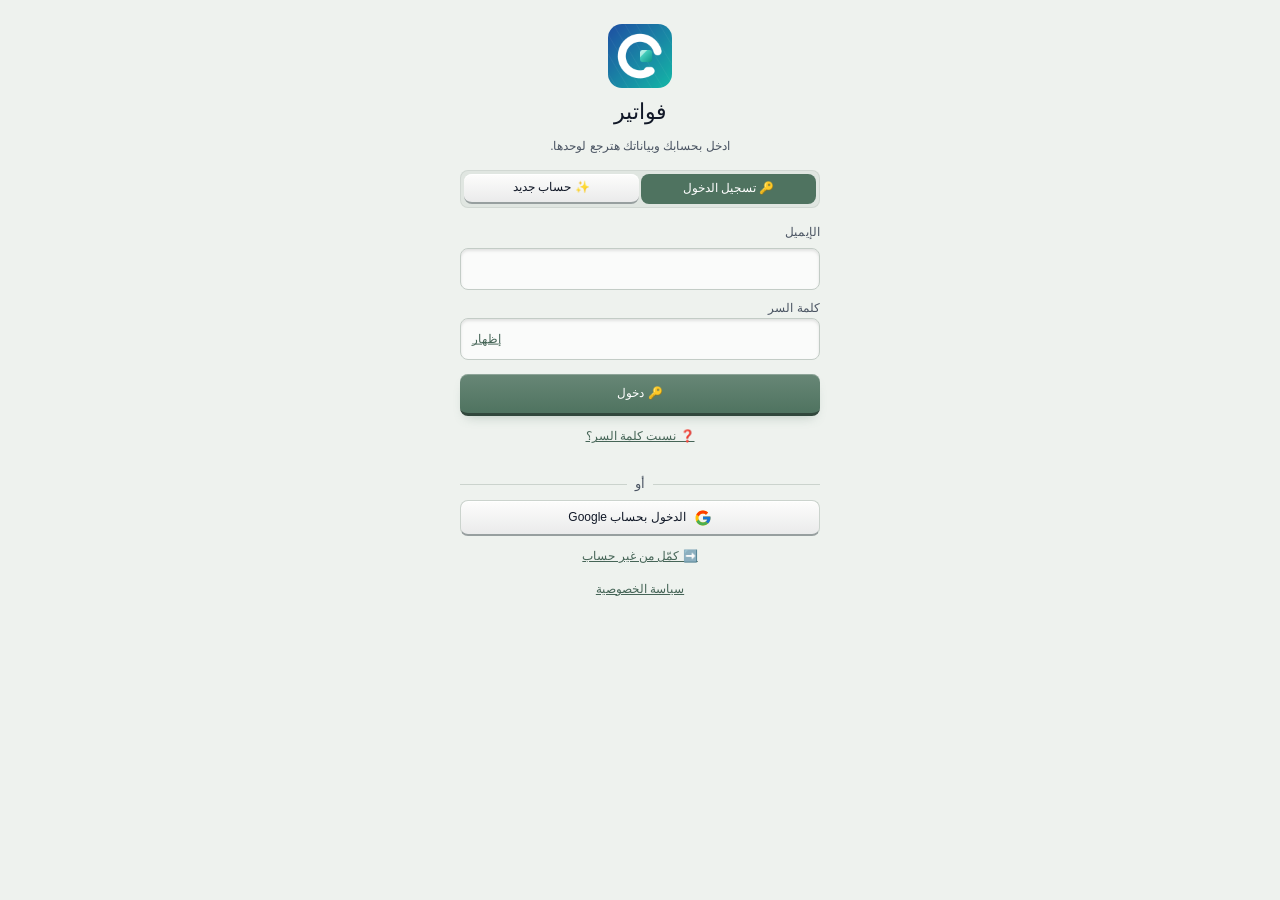
==== commit 4382d7dd: "v422: صفحة المورد: فاتورة بمبلغ بس، كشف حساب واحد بسهم، مشاركة باختيار الأصناف/الدفعات/الملاحظات Co-" ====
--- a/index.html
+++ b/index.html
@@ -45,7 +45,7 @@
 <link rel="apple-touch-startup-image" href="splash/14_15pro.png" media="(device-width: 393px) and (device-height: 852px) and (-webkit-device-pixel-ratio: 3)">
 <link rel="apple-touch-startup-image" href="splash/12_13_14promax.png" media="(device-width: 428px) and (device-height: 926px) and (-webkit-device-pixel-ratio: 3)">
 <link rel="apple-touch-startup-image" href="splash/14_15promax.png" media="(device-width: 430px) and (device-height: 932px) and (-webkit-device-pixel-ratio: 3)">
-<link rel="stylesheet" href="css/style.css?v=417">
+<link rel="stylesheet" href="css/style.css?v=422">
 
 
 
@@ -600,11 +600,11 @@
 
 <div id="dd"></div>
 
-<script src="js/app.js?v=417"></script>
-<script src="js/qr.js?v=417"></script>
+<script src="js/app.js?v=422"></script>
+<script src="js/qr.js?v=422"></script>
 <!-- ===== CutList: مخطط التقطيع ===== -->
-<script src="js/cutlist.js?v=417"></script>
-<script src="js/features.js?v=417"></script>
+<script src="js/cutlist.js?v=422"></script>
+<script src="js/features.js?v=422"></script>
 </body>
 </html>
 
--- a/css/style.css
+++ b/css/style.css
@@ -2111,3 +2111,67 @@
 #pu img.pmi{height:16px;width:auto;max-width:30px;vertical-align:-3px;border-radius:3px}
 #pu span.pmi{font-size:14px}
 #pu [data-puh] img.pmi{height:18px;margin-inline-end:2px}
+
+/* v418: فواتير المورد بسهم + توزيع الدفعات */
+#pu .puinvs{padding:6px 8px}
+#pu .puinvs .puh{margin-bottom:4px}#pu .puinvs .puh small{font-size:11.5px}
+#pu .puiv{border:1px solid var(--line);border-radius:10px;margin-top:5px;background:var(--card);overflow:hidden}
+#pu .puiv>summary{display:flex;align-items:center;gap:6px;padding:7px 8px;cursor:pointer;list-style:none;font-size:13px}
+#pu .puiv>summary::-webkit-details-marker{display:none}
+#pu .puiv>summary::before{content:'◂';color:var(--mute);font-size:12px;transition:transform .15s}
+#pu .puiv[open]>summary::before{transform:rotate(-90deg)}
+#pu .puiv .pin2{flex:1;min-width:0;white-space:nowrap;overflow:hidden;text-overflow:ellipsis;color:var(--ink)}
+#pu .puiv summary b{flex:none;font-size:14px}
+#pu .puok2,#pu .pubad2{flex:none;font-size:11px;padding:1px 7px;border-radius:99px}
+#pu .puok2{background:rgba(22,163,74,.12);color:#15803d}#pu .pubad2{background:rgba(220,38,38,.1);color:#b42318}
+#pu .puiv.paid{opacity:.7}#pu .puiv.paid[open]{opacity:1}
+#pu .puivl,#pu .puival,#pu .puivt{padding:3px 10px;font-size:12.5px}
+#pu .puivl>div,#pu .puival>div{display:flex;justify-content:space-between;gap:8px;padding:2px 0;border-top:1px dashed color-mix(in srgb,var(--line) 70%,transparent)}
+#pu .puival img.pmi{height:14px}
+#pu .punote{font-size:10.5px;color:var(--mute);font-style:italic}
+#pu .puivt{display:flex;justify-content:space-between;padding:5px 10px 7px;font-size:13px;border-top:1px solid var(--line)}
+#pu .pusum{cursor:pointer;font-size:13px;color:var(--ink);padding:2px 0 4px}
+html[data-theme="dark"] #pu .puok2{color:#4ade80}html[data-theme="dark"] #pu .pubad2{color:#f87171}
+
+/* v419: اختار الفواتير وابعتها */
+#pu .puivw{display:flex;align-items:flex-start;gap:6px}
+#pu .puivw>details{flex:1;min-width:0}
+#pu .pusel{flex:none;margin:12px 0 0;display:flex;align-items:center}
+#pu .pusel input{width:22px;height:22px;margin:0;accent-color:var(--acc)}
+#pu .pusbar{position:sticky;top:44px;z-index:4;background:var(--card);padding:5px 0;margin:4px 0 2px;border-bottom:1px solid var(--line)}
+#pu .pusbar>span{flex:none;font-size:12.5px;color:var(--ink);min-width:62px}
+#pu .pusbar>button{flex:1;height:32px;min-height:32px;font-size:12.5px;padding:0 6px;white-space:nowrap}
+#pu .pusbar>button[data-pu="selx"]{flex:none;width:34px;padding:0}
+
+/* v420: لوجو واتساب ولوجو المشاركة */
+.ic-share{display:inline-block;width:1.1em;height:1.1em;vertical-align:-.2em;background:url("data:image/svg+xml,%3Csvg%20xmlns%3D%22http%3A%2F%2Fwww.w3.org%2F2000%2Fsvg%22%20viewBox%3D%220%200%2024%2024%22%20fill%3D%22none%22%20stroke%3D%22%232563eb%22%20stroke-width%3D%222.2%22%20stroke-linecap%3D%22round%22%20stroke-linejoin%3D%22round%22%3E%3Ccircle%20cx%3D%2218%22%20cy%3D%225%22%20r%3D%223%22%2F%3E%3Ccircle%20cx%3D%226%22%20cy%3D%2212%22%20r%3D%223%22%2F%3E%3Ccircle%20cx%3D%2218%22%20cy%3D%2219%22%20r%3D%223%22%2F%3E%3Cpath%20d%3D%22M8.6%2013.5l6.8%204M15.4%206.5l-6.8%204%22%2F%3E%3C%2Fsvg%3E") center/contain no-repeat;font-style:normal}
+#pu .wai{filter:none}
+#pu .puwa{color:#128C7E;border-color:#25D366}
+#pu .pusbar>button{display:flex;align-items:center;justify-content:center;gap:5px}
+
+/* v421: الجرد: ترتيب وإخفاء وصنف جديد */
+#jd .jdh{flex-wrap:wrap}
+#jd .jdac{display:flex;gap:2px;flex:none;margin-inline-start:auto}
+#jd .jdac .xd{width:26px;min-width:0;height:26px;min-height:0;padding:0;font-size:13px;border:1px solid var(--line);border-radius:7px;background:var(--card)}
+#jd .jdnew{margin:0 0 6px}
+#jd .jdnew input{flex:1;min-width:0;height:34px}
+#jd .jdnew button{flex:none;height:34px;padding:0 12px}
+#sk2 .s2hid{margin-top:8px}
+
+/* v422: كشف حساب واحد بسهم + اختيار المشاركة */
+#pu .pul td.pud0{white-space:nowrap}
+#pu .puex{display:inline-block;width:20px;height:20px;min-height:0;min-width:0;padding:0;margin:0 0 0 3px;border:0;background:transparent;color:var(--mute);font-size:13px;vertical-align:middle;box-shadow:none}
+#pu .puex.open{transform:rotate(-90deg)}
+#pu .pul td.tn small.stl{margin-top:1px}
+#pu .puxr>td{padding:0;background:color-mix(in srgb,var(--accLight) 40%,var(--card))}
+#pu .puxr[hidden]{display:none}
+#pu .pusel{display:inline-flex;vertical-align:middle;margin:0 0 0 4px}
+#pu .pusel input{width:18px;height:18px;margin:0;accent-color:var(--acc)}
+#pu .pusbar{position:sticky;top:44px;z-index:4;background:var(--card);padding:5px 0;margin:4px 0 6px;border-bottom:1px solid var(--line)}
+#pu .pusbar .spc{margin:0 0 4px;gap:4px}
+#pu .pusbar .pusn{flex:none;font-size:12.5px;color:var(--ink);margin-inline-end:4px}
+#pu .pusbar .spc>button{height:26px;padding:0 8px;font-size:12px}
+#pu .pusbar .purw{margin-top:0}
+#pu .pusbar .purw>button{flex:1;height:32px;min-height:32px;font-size:12.5px;padding:0 6px;white-space:nowrap;display:flex;align-items:center;justify-content:center;gap:5px}
+#pu .pusbar .purw>button[data-pu="selx"]{flex:none;width:34px;padding:0}
+#pu .puact>button .ic-share{width:1.2em;height:1.2em}
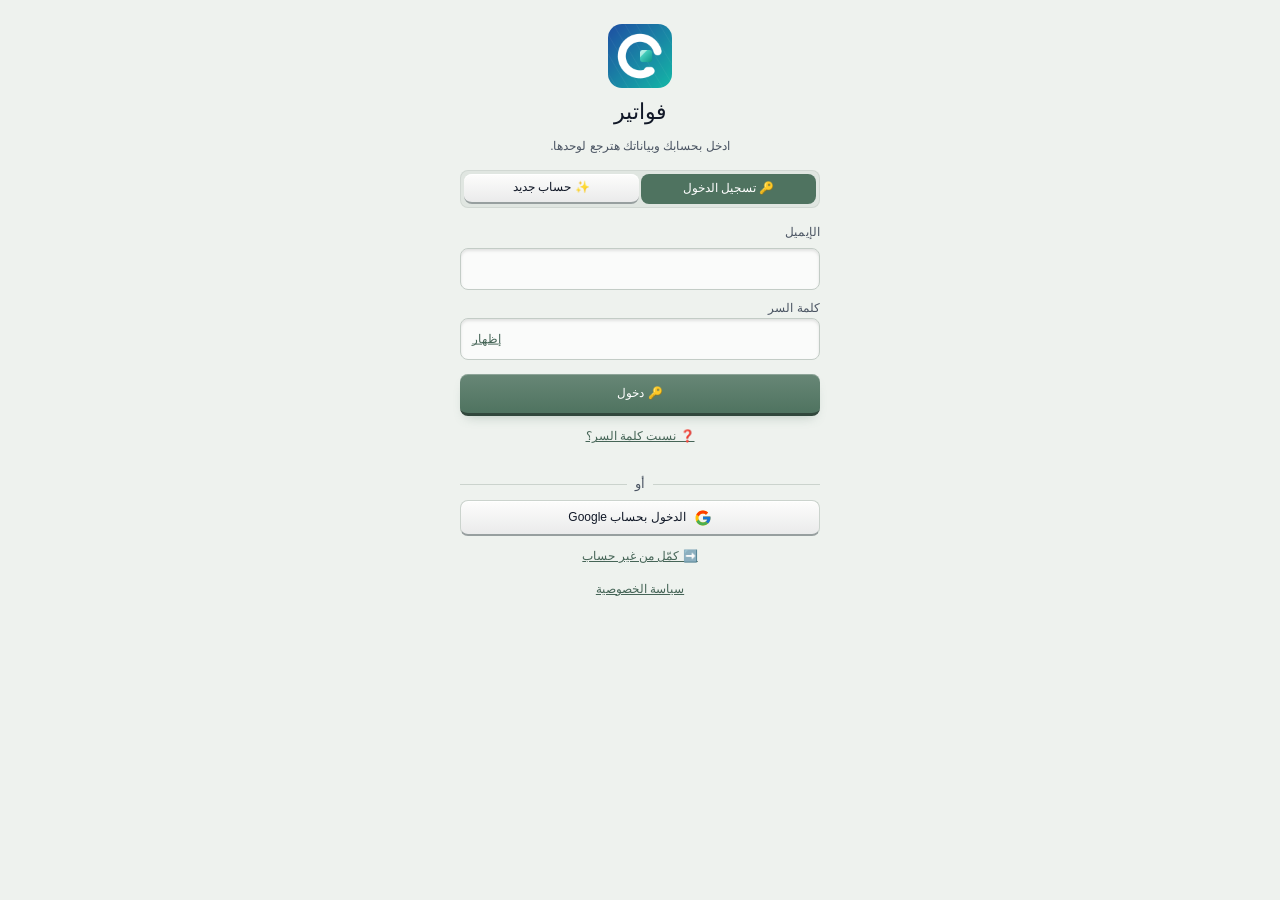
==== commit dde1a336: "v423: صورة فاتورة المورد: جدول الدفعات وملاحظاتها Co-Authored-By: Claude Sonnet 5.5 <noreply@anthrop" ====
--- a/index.html
+++ b/index.html
@@ -45,7 +45,7 @@
 <link rel="apple-touch-startup-image" href="splash/14_15pro.png" media="(device-width: 393px) and (device-height: 852px) and (-webkit-device-pixel-ratio: 3)">
 <link rel="apple-touch-startup-image" href="splash/12_13_14promax.png" media="(device-width: 428px) and (device-height: 926px) and (-webkit-device-pixel-ratio: 3)">
 <link rel="apple-touch-startup-image" href="splash/14_15promax.png" media="(device-width: 430px) and (device-height: 932px) and (-webkit-device-pixel-ratio: 3)">
-<link rel="stylesheet" href="css/style.css?v=422">
+<link rel="stylesheet" href="css/style.css?v=423">
 
 
 
@@ -600,11 +600,11 @@
 
 <div id="dd"></div>
 
-<script src="js/app.js?v=422"></script>
-<script src="js/qr.js?v=422"></script>
+<script src="js/app.js?v=423"></script>
+<script src="js/qr.js?v=423"></script>
 <!-- ===== CutList: مخطط التقطيع ===== -->
-<script src="js/cutlist.js?v=422"></script>
-<script src="js/features.js?v=422"></script>
+<script src="js/cutlist.js?v=423"></script>
+<script src="js/features.js?v=423"></script>
 </body>
 </html>
 
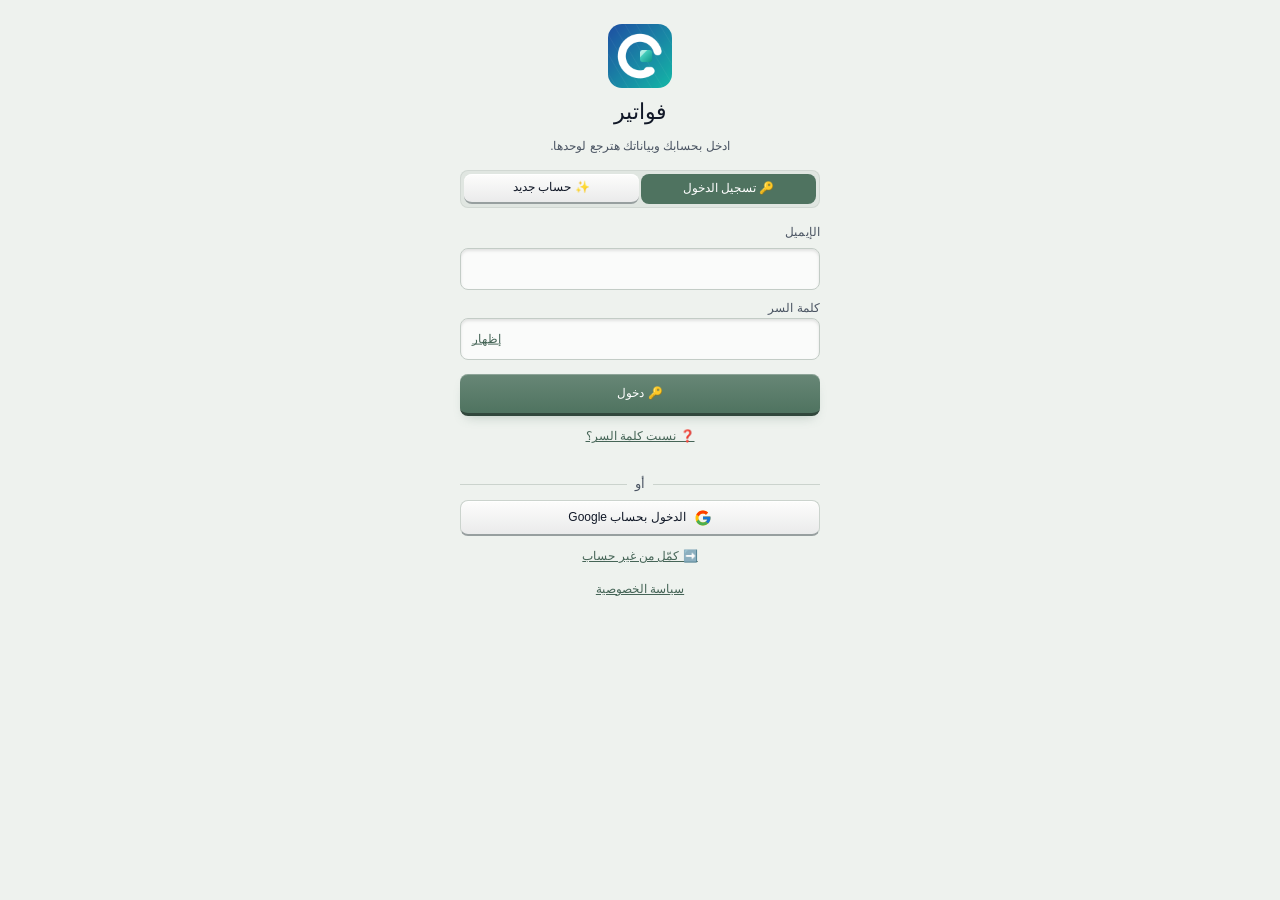
==== commit 59f9ec86: "v424: كشف المورد بالمزيد، تقرير المشتريات، ربط تيليجرام بسهم، مواضيع تيليجرام Co-Authored-By: Claude" ====
--- a/index.html
+++ b/index.html
@@ -45,7 +45,7 @@
 <link rel="apple-touch-startup-image" href="splash/14_15pro.png" media="(device-width: 393px) and (device-height: 852px) and (-webkit-device-pixel-ratio: 3)">
 <link rel="apple-touch-startup-image" href="splash/12_13_14promax.png" media="(device-width: 428px) and (device-height: 926px) and (-webkit-device-pixel-ratio: 3)">
 <link rel="apple-touch-startup-image" href="splash/14_15promax.png" media="(device-width: 430px) and (device-height: 932px) and (-webkit-device-pixel-ratio: 3)">
-<link rel="stylesheet" href="css/style.css?v=423">
+<link rel="stylesheet" href="css/style.css?v=424">
 
 
 
@@ -483,13 +483,14 @@
 <div class="card"><b>🧰 أدوات</b><label class="opt"><input type="checkbox" id="calcOn"> زرار الآلة الحاسبة</label><label class="opt"><input type="checkbox" id="stkShow"> المخزن في الإعدادات (اقفله لو مش بتستخدمه)</label><label class="opt"><input type="checkbox" id="backFab"> زرار رجوع صغير تحت في صفحات الإعدادات (بيختفي وانت نازل في الصفحة)</label></div>
 </div>
 <div class="stp hide" data-sp="tg"><div class="sth"><button type="button" class="lnk" data-stback="1" aria-label="رجوع للإعدادات">→</button><b>✈️ تيليجرام</b></div>
-  <div class="card" id="tgBox"><b>🔗 الربط</b> <span class="mute" id="tgSt"></span>
+  <details class="card spdt" id="tgBox"><summary>🔗 الربط <span class="mute" id="tgSt"></span></summary>
     <div class="mute" style="font-size:12px;margin:6px 0">بعد ما تربطه، النسخة والتقارير اللي تحت بتتبعتلك على تيليجرام لوحدها.<br>١) في تيليجرام افتح <b>@BotFather</b> واكتب <b>/newbot</b> واتبع الخطوات، هيدّيك <b>Token</b>.<br>٢) افتح البوت بتاعك وابعتله أي رسالة (مثلًا: أهلاً).<br>٣) الصق الـToken هنا ودوس «🔍 هات الـChat ID»، وبعدها «اختبار».</div>
     <input id="tgTok" type="password" dir="ltr" placeholder="Token (123456:ABC…)" autocomplete="off" aria-label="Token">
     <div class="ro" style="gap:6px;margin-top:6px"><input id="tgChat" dir="ltr" placeholder="Chat ID" autocomplete="off" aria-label="Chat ID" style="flex:1"><button type="button" class="alt" id="tgFind" style="flex:none">🔍 هات الـChat ID</button></div>
     <div class="ro" style="gap:6px;margin-top:6px"><button type="button" class="main" id="tgTest" style="flex:1">✉️ اختبار</button><button type="button" class="alt b-red" id="tgOff" style="flex:none">إيقاف</button></div>
 
-    <div class="info" id="tgMsg"></div></div>
+    <div class="info" id="tgMsg"></div></details>
+  <details class="card spdt" id="tgTop"><summary>🧩 كل نوع في موضوع لوحده <small class="mute">اختياري</small></summary><div class="mute" style="font-size:12px;margin:6px 0">بدل ما كله يوصل في شات واحد: اعمل <b>جروب</b> في تيليجرام وفعّل <b>Topics</b> من إعدادات الجروب، ضيف البوت <b>أدمن</b> (صلاحية إدارة المواضيع)، وحط الـChat ID بتاع الجروب (فوق). وبعدين دوس الزرار، وهيعمل موضوع لكل نوع: النسخ · المديونين · الإقفال · الأسبوع · الموردين · المخزن · الشهر · المشتريات · التنبيهات.</div><div class="ro" style="gap:6px"><button type="button" class="main" id="tgTopGo" style="flex:1">🧩 جهّز المواضيع</button><button type="button" class="alt" id="tgTopOff" style="flex:none">شات واحد</button></div><div class="info" id="tgTopMsg" aria-live="polite"></div></details>
   <div class="card" id="tgAuto"><b>📨 بيتبعت لوحده</b> <small class="mute">أول ما تفتح البرنامج</small>
     <div class="tgr"><label class="opt"><input type="checkbox" id="dsTg"> 💾 النسخة الاحتياطية <small class="mute">كل يوم</small></label><button type="button" class="alt" data-tgnow="bk">ابعت دلوقتي</button></div>
     <div class="tgr"><label class="opt"><input type="checkbox" id="dbTg"> 📒 صورة المديونين <small class="mute">كل يوم</small></label><button type="button" class="alt" id="dbTgNow">ابعت دلوقتي</button></div>
@@ -497,6 +498,7 @@
     <div class="tgr"><label class="opt"><input type="checkbox" id="tgWk"> 📊 تقرير الأسبوع <small class="mute">كل أسبوع</small></label><button type="button" class="alt" data-tgnow="wk">ابعت دلوقتي</button></div>
     <div class="tgr"><label class="opt"><input type="checkbox" id="tgSp"> 🚚 الموردين اللي عليك ليهم <small class="mute">كل أسبوع</small></label><button type="button" class="alt" data-tgnow="sp">ابعت دلوقتي</button></div>
     <div class="tgr"><label class="opt"><input type="checkbox" id="tgSk"> <i class="ic-mkh" aria-hidden="true"></i> المخزن والجرد <small class="mute">كل أسبوع</small></label><button type="button" class="alt" data-tgnow="sk">ابعت دلوقتي</button></div>
+    <div class="tgr"><label class="opt"><input type="checkbox" id="tgBu"> 🛒 تقرير المشتريات <small class="mute">أول كل شهر</small></label><button type="button" class="alt" data-tgnow="bu">ابعت دلوقتي</button></div>
     <div class="tgr"><label class="opt"><input type="checkbox" id="tgMo"> 📈 تقرير الشهر <small class="mute">أول كل شهر</small></label><button type="button" class="alt" data-tgnow="mo">ابعت دلوقتي</button></div>
     <div class="tgr"><label class="opt"><input type="checkbox" id="tgDel"> 🗑️ تنبيه لو فاتورة أو دفعة اتمسحت أو اتعدّلت <small class="mute">ساعتها</small></label></div>
     <div class="info" id="tgAMsg" aria-live="polite"></div></div>
@@ -600,11 +602,11 @@
 
 <div id="dd"></div>
 
-<script src="js/app.js?v=423"></script>
-<script src="js/qr.js?v=423"></script>
+<script src="js/app.js?v=424"></script>
+<script src="js/qr.js?v=424"></script>
 <!-- ===== CutList: مخطط التقطيع ===== -->
-<script src="js/cutlist.js?v=423"></script>
-<script src="js/features.js?v=423"></script>
+<script src="js/cutlist.js?v=424"></script>
+<script src="js/features.js?v=424"></script>
 </body>
 </html>
 
--- a/css/style.css
+++ b/css/style.css
@@ -2175,3 +2175,19 @@
 #pu .pusbar .purw>button{flex:1;height:32px;min-height:32px;font-size:12.5px;padding:0 6px;white-space:nowrap;display:flex;align-items:center;justify-content:center;gap:5px}
 #pu .pusbar .purw>button[data-pu="selx"]{flex:none;width:34px;padding:0}
 #pu .puact>button .ic-share{width:1.2em;height:1.2em}
+
+/* v424: المزيد + تقرير المشتريات + المواضيع */
+#pu .pumore{width:100%;height:32px;min-height:32px;margin-top:6px;font-size:12.5px}
+#pu .pumo{border:1px solid var(--line);border-radius:10px;margin-top:5px;background:var(--card);overflow:hidden}
+#pu .pumo>summary{padding:6px 10px;cursor:pointer;font-size:13px;color:var(--ink)}
+#pu .pumo table{margin:0}
+#pu tr.puprev td{background:color-mix(in srgb,var(--accLight) 60%,var(--card));font-size:12px;color:var(--mute);padding:4px 6px}
+#pu .purp{margin-top:6px;align-items:center}
+#pu .purp .purl{flex:1;text-align:center;font-size:15px;color:var(--ink)}
+#pu .purp>button{flex:none;width:38px;padding:0}#pu .purp>button[data-pu="repy"]{width:auto;padding:0 12px}
+#pu .purp>button.on{background:var(--acc);color:var(--accInk,#fff)}
+#pu .purtg{flex:none;width:34px;height:30px;min-height:30px;padding:0}
+#pu .pusec2{display:block;font-size:13px;color:var(--ink);margin-bottom:4px}
+#pu .puk{grid-template-columns:1fr 1fr}
+.ic-tg{display:inline-block;width:1.15em;height:1.15em;vertical-align:-.2em;background:url("data:image/svg+xml,%3Csvg xmlns='http://www.w3.org/2000/svg' viewBox='0 0 24 24'%3E%3Cpath fill='%232AABEE' d='M9.04 15.46l-.4 5.6c.57 0 .82-.25 1.12-.54l2.69-2.57 5.58 4.08c1.02.57 1.75.27 2.02-.94l3.66-17.15c.34-1.5-.54-2.09-1.54-1.72L1.7 10.5c-1.46.57-1.44 1.38-.25 1.75l5.5 1.71L19.7 6.1c.6-.38 1.14-.17.7.21'/%3E%3C/svg%3E") center/contain no-repeat}
+.stp[data-sp="tg"] #tgBox>summary,.stp[data-sp="tg"] #tgTop>summary{cursor:pointer;color:var(--ink);font-size:14px}
